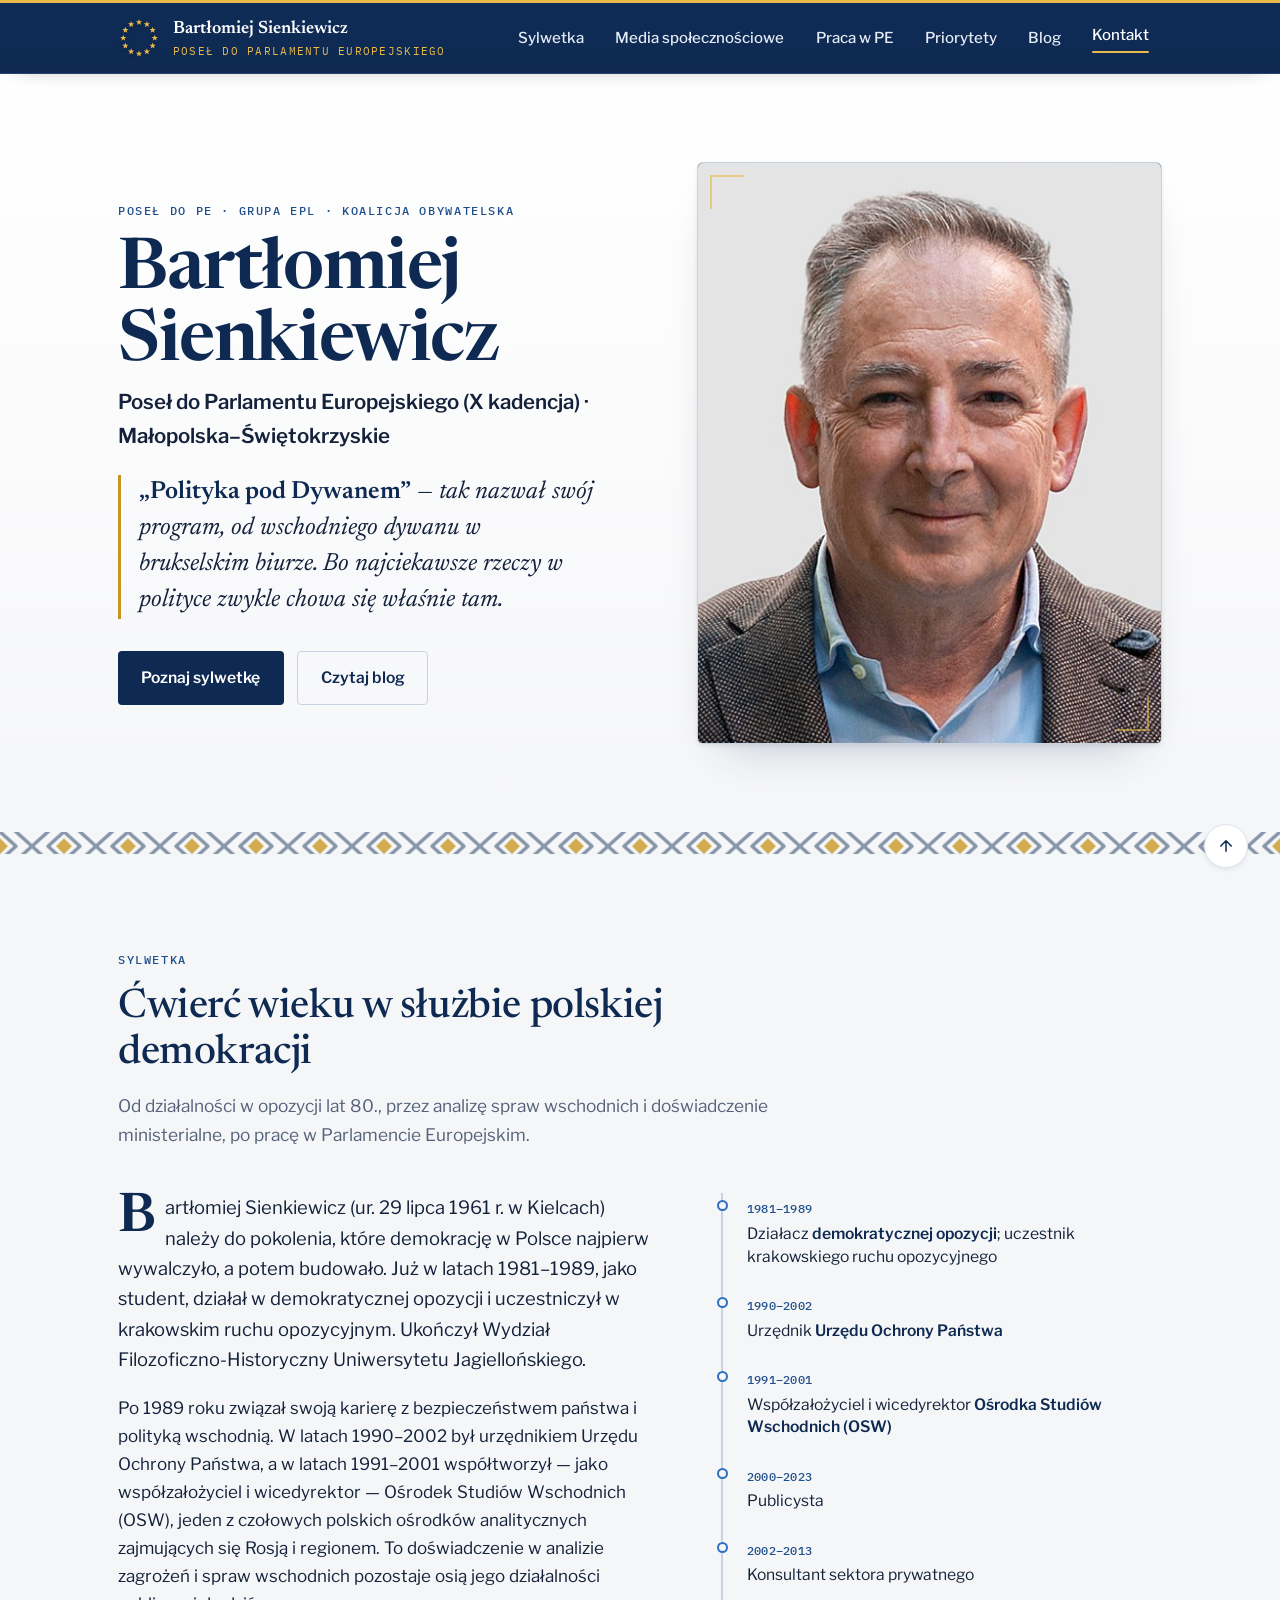
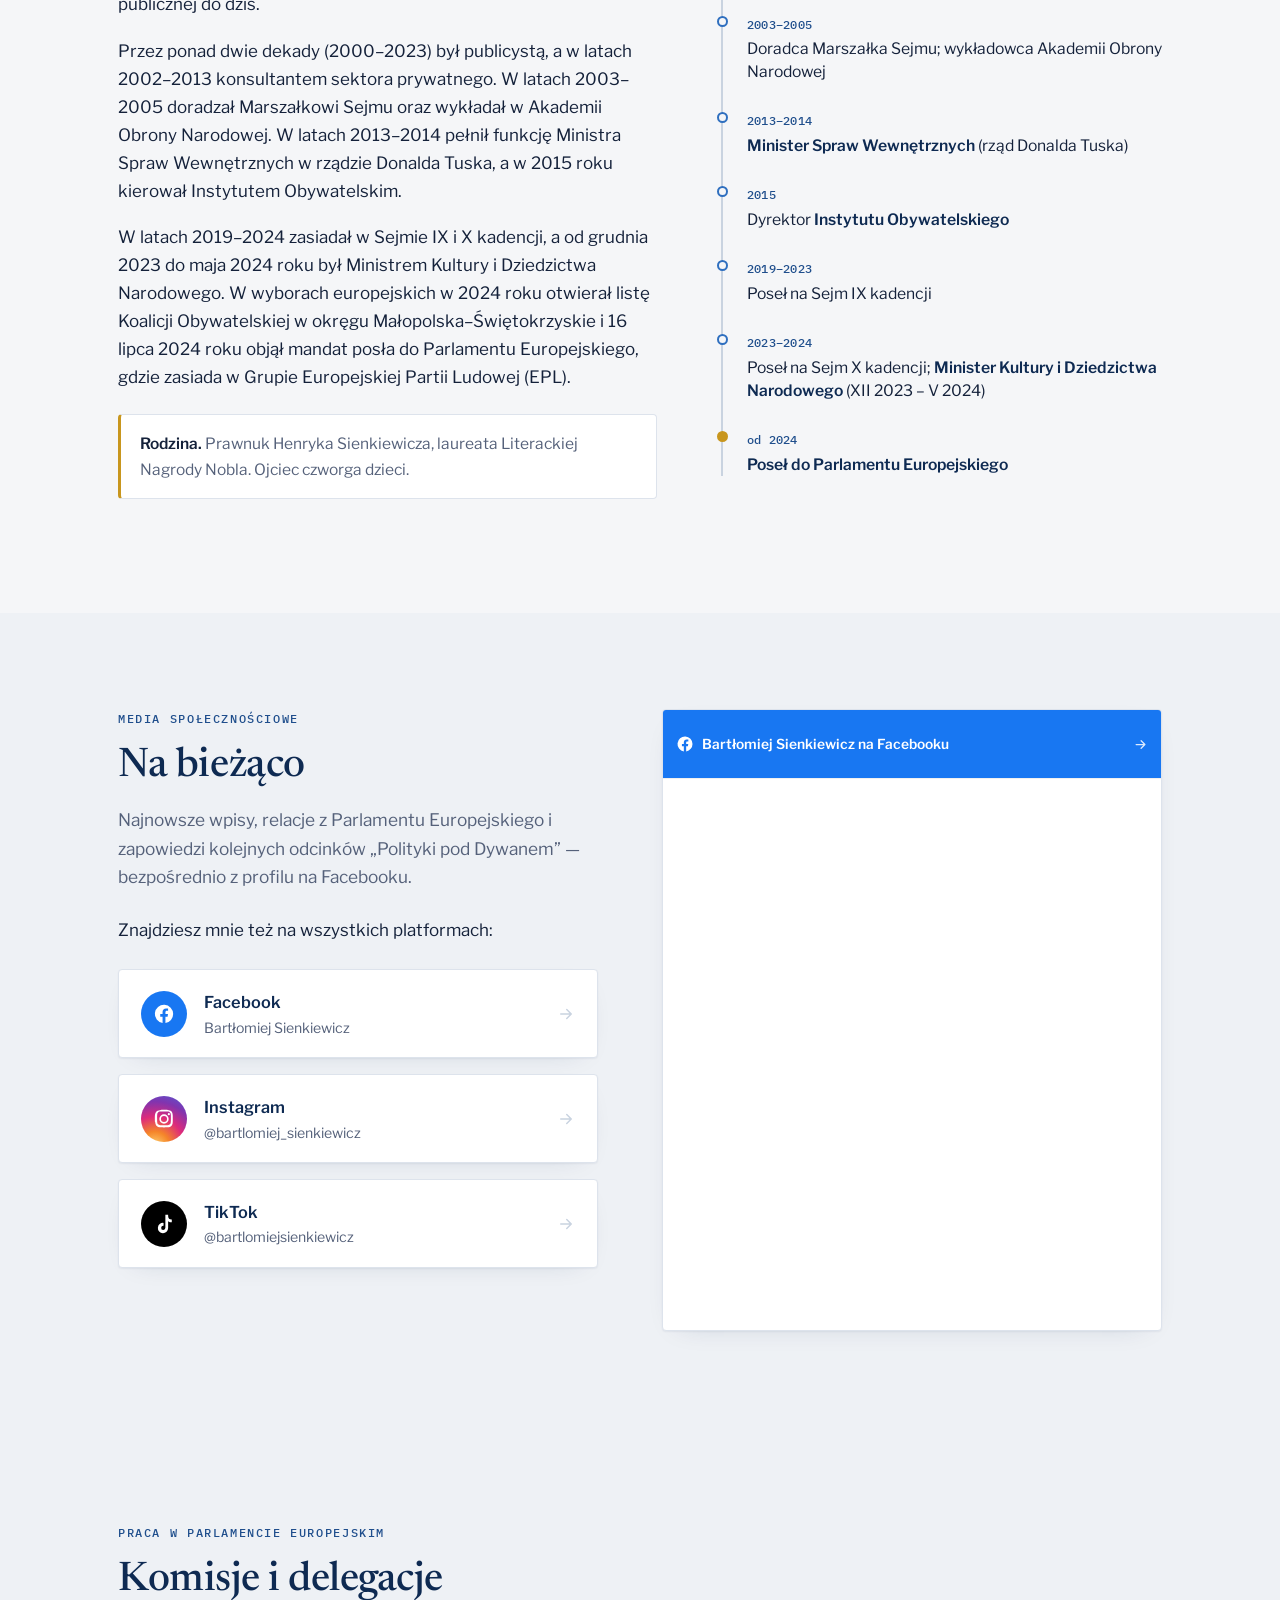
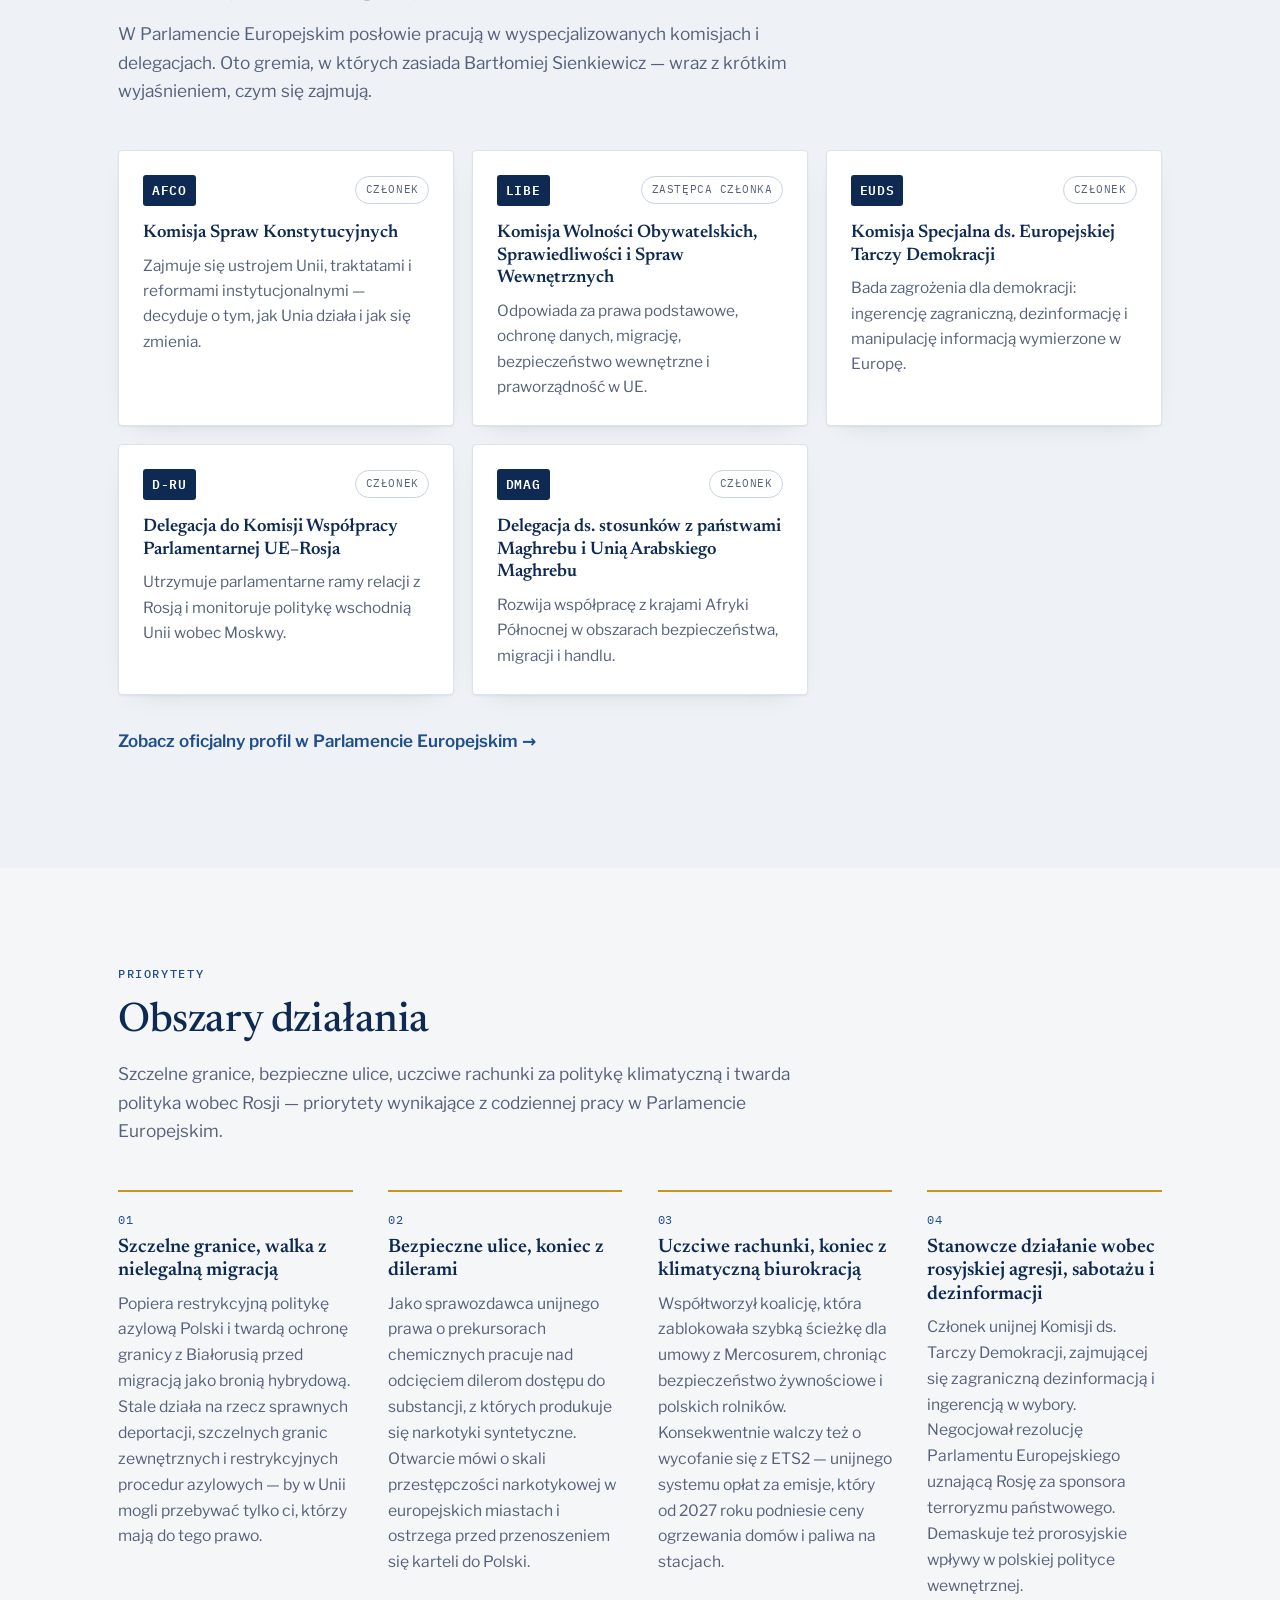
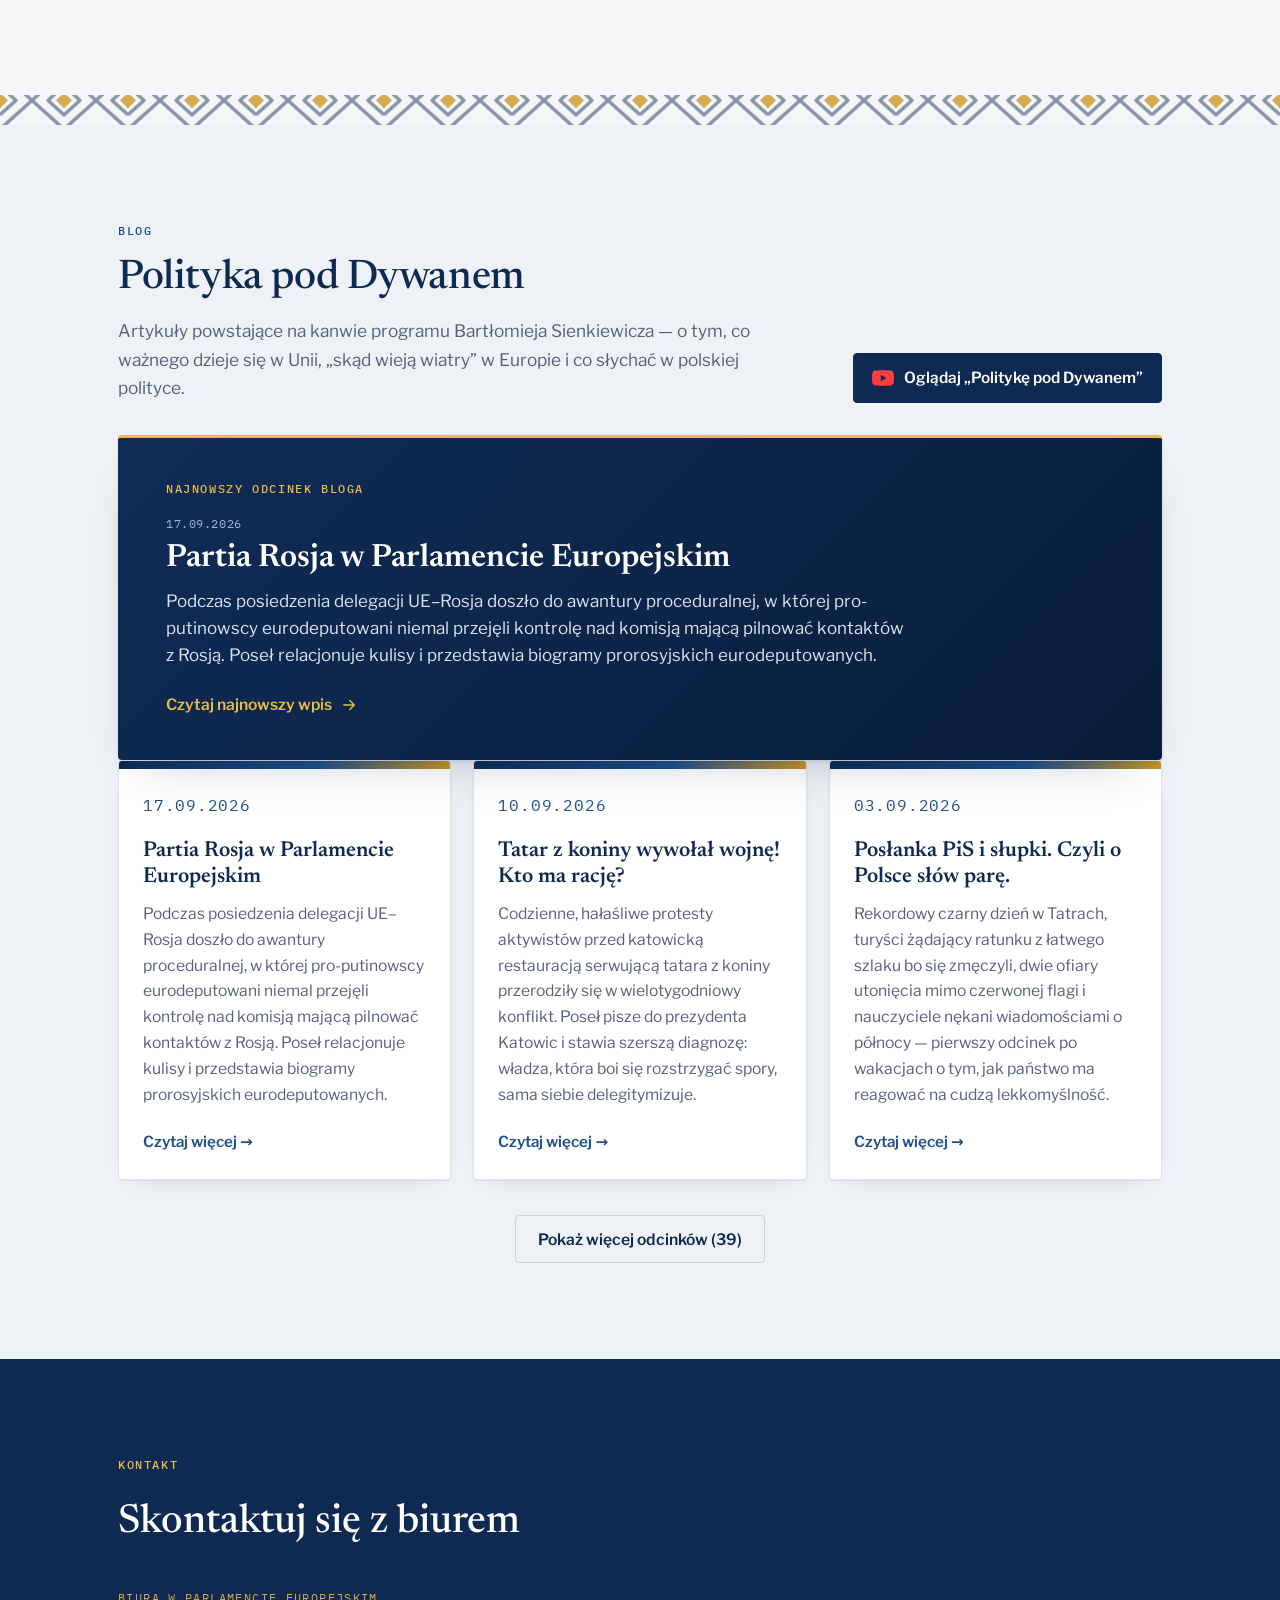
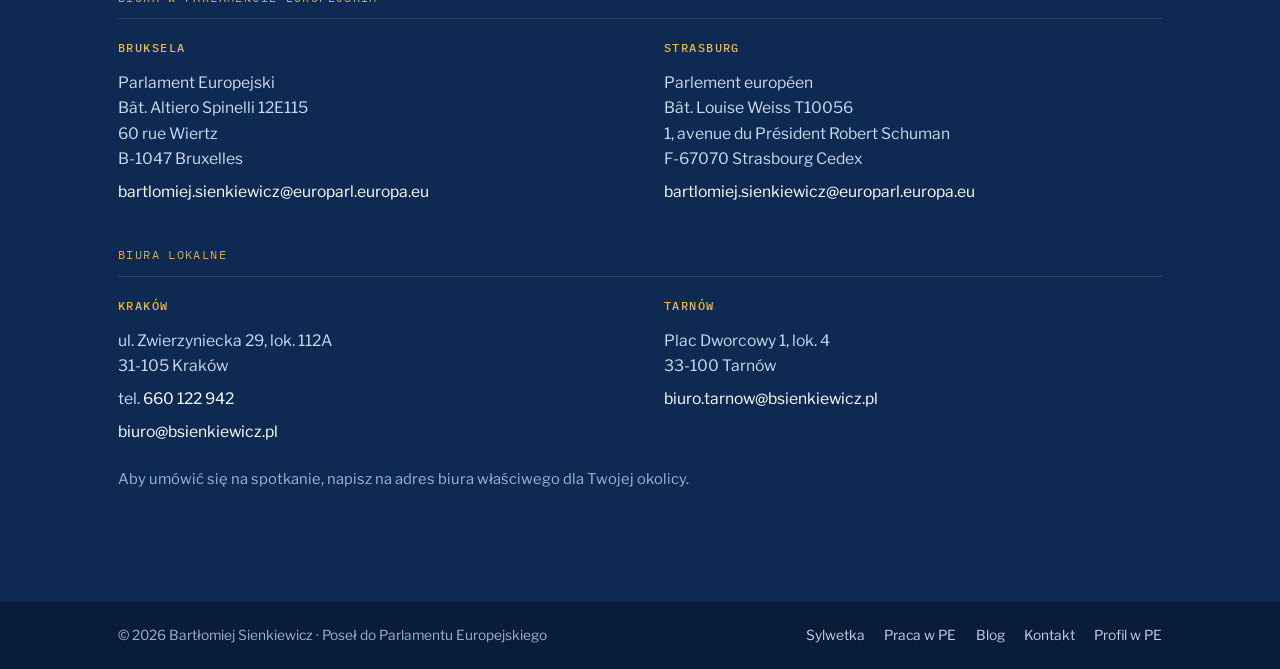
==== index.html @ e5f0f5d2 "Add files via upload" ====
<!DOCTYPE html>
<html lang="pl">
<head>
<script>document.documentElement.classList.add('js');</script>
<meta charset="UTF-8">
<meta name="viewport" content="width=device-width, initial-scale=1.0">
<title>Bartłomiej Sienkiewicz — Poseł do Parlamentu Europejskiego</title>
<meta name="description" content="Bartłomiej Sienkiewicz, poseł do Parlamentu Europejskiego (Grupa EPL): szczelne granice i koniec nielegalnej migracji, bezpieczne ulice i walka z dilerami narkotyków, uczciwe rachunki bez kosztownej unijnej biurokracji klimatycznej oraz twarda polityka wobec Rosji i jej dezinformacji. Sylwetka, praca w Parlamencie Europejskim i blog „Polityka pod Dywanem”.">
<meta name="robots" content="index, follow, max-image-preview:large">
<meta name="author" content="Bartłomiej Sienkiewicz">
<link rel="canonical" href="%%SITE_URL%%/">
<link rel="alternate" hreflang="pl" href="%%SITE_URL%%/">

<!-- Open Graph / Facebook -->
<meta property="og:type" content="website">
<meta property="og:site_name" content="Bartłomiej Sienkiewicz — Poseł do Parlamentu Europejskiego">
<meta property="og:locale" content="pl_PL">
<meta property="og:url" content="%%SITE_URL%%/">
<meta property="og:title" content="Bartłomiej Sienkiewicz — Poseł do Parlamentu Europejskiego">
<meta property="og:description" content="Szczelne granice, bezpieczne ulice, uczciwe rachunki i twarda polityka wobec Rosji. Sylwetka, praca w Parlamencie Europejskim i blog „Polityka pod Dywanem”.">
<meta property="og:image" content="%%SITE_URL%%/og-image.jpg">
<meta property="og:image:width" content="1200">
<meta property="og:image:height" content="630">

<!-- Twitter/X Card -->
<meta name="twitter:card" content="summary_large_image">
<meta name="twitter:title" content="Bartłomiej Sienkiewicz — Poseł do Parlamentu Europejskiego">
<meta name="twitter:description" content="Szczelne granice, bezpieczne ulice, uczciwe rachunki i twarda polityka wobec Rosji. Sylwetka, praca w Parlamencie Europejskim i blog „Polityka pod Dywanem”.">
<meta name="twitter:image" content="%%SITE_URL%%/og-image.jpg">

<meta name="theme-color" content="#0e2a52">
<link rel="icon" type="image/svg+xml" href="/favicon.svg">

<!-- Fonts: Newsreader (editorial serif), Libre Franklin (civic sans), IBM Plex Mono (codes/labels) -->
<link rel="preconnect" href="https://fonts.googleapis.com">
<link rel="preconnect" href="https://fonts.gstatic.com" crossorigin>
<link href="https://fonts.googleapis.com/css2?family=Newsreader:ital,opsz,wght@0,6..72,400;0,6..72,500;0,6..72,600;1,6..72,400;1,6..72,500&family=Libre+Franklin:ital,wght@0,400;0,500;0,600;0,700;1,400&family=IBM+Plex+Mono:wght@400;500;600&display=swap" rel="stylesheet">

<link rel="stylesheet" href="/styles.css">

<!-- Dane strukturalne: osoba (sprawdzone fakty) -->
<script type="application/ld+json">
{
  "@context": "https://schema.org",
  "@type": "Person",
  "name": "Bartłomiej Sienkiewicz",
  "url": "%%SITE_URL%%/",
  "birthDate": "1961-07-29",
  "birthPlace": "Kielce, Polska",
  "jobTitle": "Poseł do Parlamentu Europejskiego",
  "alumniOf": "Uniwersytet Jagielloński",
  "memberOf": "Grupa Europejskiej Partii Ludowej (EPL)",
  "sameAs": [
    "https://www.europarl.europa.eu/meps/en/86057",
    "https://www.facebook.com/SienkiewiczB",
    "https://www.instagram.com/bartlomiej_sienkiewicz/",
    "https://www.tiktok.com/@bartlomiejsienkiewicz"
  ]
}
</script>
<!-- Dane strukturalne: strona i nawigacja okruszkowa -->
<script type="application/ld+json">
{
  "@context": "https://schema.org",
  "@type": "WebSite",
  "name": "Bartłomiej Sienkiewicz — Poseł do Parlamentu Europejskiego",
  "url": "%%SITE_URL%%/",
  "inLanguage": "pl-PL",
  "publisher": { "@type": "Person", "name": "Bartłomiej Sienkiewicz" }
}
</script>
</head>
<body>
<a class="skip" href="#landing">Przejdź do treści</a>

<!-- Kilim pattern definition (referenced by all decorative bands) -->
<svg class="kilim-defs" aria-hidden="true" focusable="false" xmlns="http://www.w3.org/2000/svg">
  <defs>
    <pattern id="kilim" width="40" height="24" patternUnits="userSpaceOnUse">
      <g fill="none" stroke="#0e2a52" stroke-width="1.1" stroke-linejoin="round" opacity="0.55">
        <path d="M0 3 L10 12 L20 3 L30 12 L40 3"/>
        <path d="M0 21 L10 12 L20 21 L30 12 L40 21"/>
        <path d="M20 7.5 L25 12 L20 16.5 L15 12 Z"/>
        <path d="M0 7.5 L5 12 L0 16.5"/>
        <path d="M40 7.5 L35 12 L40 16.5"/>
      </g>
      <g fill="#c8961e" opacity="0.9">
        <path d="M20 9.5 L22.5 12 L20 14.5 L17.5 12 Z"/>
        <path d="M0 9.5 L2.5 12 L0 14.5 Z"/>
        <path d="M40 9.5 L37.5 12 L40 14.5 Z"/>
      </g>
    </pattern>
  </defs>
</svg>

<!-- ======================= HEADER ======================= -->
<header class="site-header">
  <div class="wrap header-inner">
    <a class="brand" href="#landing" aria-label="Bartłomiej Sienkiewicz — strona główna">
      <span class="mark" aria-hidden="true"><svg viewBox="0 0 40 40" xmlns="http://www.w3.org/2000/svg" role="img" aria-hidden="true"><path fill="#e9b949" d="M20.00 1.85 L20.75 3.96 L23.00 4.03 L21.22 5.40 L21.85 7.55 L20.00 6.28 L18.15 7.55 L18.78 5.40 L17.00 4.03 L19.25 3.96Z M27.50 3.86 L28.25 5.97 L30.50 6.04 L28.72 7.41 L29.35 9.56 L27.50 8.29 L25.65 9.56 L26.28 7.41 L24.50 6.04 L26.75 5.97Z M32.99 9.35 L33.74 11.46 L35.99 11.53 L34.21 12.90 L34.84 15.05 L32.99 13.78 L31.14 15.05 L31.77 12.90 L29.99 11.53 L32.24 11.46Z M35.00 16.85 L35.75 18.96 L38.00 19.03 L36.22 20.40 L36.85 22.55 L35.00 21.28 L33.15 22.55 L33.78 20.40 L32.00 19.03 L34.25 18.96Z M32.99 24.35 L33.74 26.46 L35.99 26.53 L34.21 27.90 L34.84 30.05 L32.99 28.78 L31.14 30.05 L31.77 27.90 L29.99 26.53 L32.24 26.46Z M27.50 29.84 L28.25 31.95 L30.50 32.02 L28.72 33.39 L29.35 35.54 L27.50 34.27 L25.65 35.54 L26.28 33.39 L24.50 32.02 L26.75 31.95Z M20.00 31.85 L20.75 33.96 L23.00 34.03 L21.22 35.40 L21.85 37.55 L20.00 36.28 L18.15 37.55 L18.78 35.40 L17.00 34.03 L19.25 33.96Z M12.50 29.84 L13.25 31.95 L15.50 32.02 L13.72 33.39 L14.35 35.54 L12.50 34.27 L10.65 35.54 L11.28 33.39 L9.50 32.02 L11.75 31.95Z M7.01 24.35 L7.76 26.46 L10.01 26.53 L8.23 27.90 L8.86 30.05 L7.01 28.78 L5.16 30.05 L5.79 27.90 L4.01 26.53 L6.26 26.46Z M5.00 16.85 L5.75 18.96 L8.00 19.03 L6.22 20.40 L6.85 22.55 L5.00 21.28 L3.15 22.55 L3.78 20.40 L2.00 19.03 L4.25 18.96Z M7.01 9.35 L7.76 11.46 L10.01 11.53 L8.23 12.90 L8.86 15.05 L7.01 13.78 L5.16 15.05 L5.79 12.90 L4.01 11.53 L6.26 11.46Z M12.50 3.86 L13.25 5.97 L15.50 6.04 L13.72 7.41 L14.35 9.56 L12.50 8.29 L10.65 9.56 L11.28 7.41 L9.50 6.04 L11.75 5.97Z"/></svg></span>
      <span>
        <span class="name">Bartłomiej Sienkiewicz</span><br>
        <span class="role">Poseł do Parlamentu Europejskiego</span>
      </span>
    </a>
    <button class="nav-toggle" aria-label="Menu" aria-expanded="false" aria-controls="primary-nav"><span></span></button>
    <nav class="nav" id="primary-nav" aria-label="Nawigacja główna">
      <a href="#about">Sylwetka</a>
      <a href="#facebook">Media społecznościowe</a>
      <a href="#work">Praca w PE</a>
      <a href="#priorities">Priorytety</a>
      <a href="#blog">Blog</a>
      <a href="#contact">Kontakt</a>
    </nav>
  </div>
</header>

<!-- ======================= LANDING ======================= -->
<main id="landing">

  <!-- HERO -->
  <section class="hero" aria-labelledby="hero-name">
    <div class="wrap hero-grid">
      <div class="hero-copy">
        <p class="eyebrow">Poseł do PE · Grupa EPL · Koalicja Obywatelska</p>
        <h1 id="hero-name">Bartłomiej Sienkiewicz</h1>
        <p class="title-line">Poseł do Parlamentu Europejskiego (X kadencja) · Małopolska–Świętokrzyskie</p>
        <p class="mission"><span class="show">„Polityka pod Dywanem”</span> — tak nazwał swój program, od wschodniego dywanu w brukselskim biurze. Bo najciekawsze rzeczy w polityce zwykle chowa się właśnie tam.</p>
        <div class="cta-row">
          <a class="btn btn-primary" href="#about">Poznaj sylwetkę</a>
          <a class="btn btn-ghost" href="#blog">Czytaj blog</a>
        </div>
      </div>
      <div class="portrait has-photo">
        <img src="[data-uri]" alt="Bartłomiej Sienkiewicz — portret" width="480" height="594">
        <span class="corner tl" aria-hidden="true"></span>
        <span class="corner br" aria-hidden="true"></span>
      </div>
    </div>
    <svg class="kilim-band kilim-rule" preserveAspectRatio="xMidYMid slice" viewBox="0 0 400 22" aria-hidden="true"><rect width="100%" height="24" fill="url(#kilim)"/></svg>
  </section>

  <!-- ABOUT -->
  <section class="section" id="about" aria-labelledby="about-h">
    <div class="wrap">
      <div class="section-head reveal">
        <p class="eyebrow">Sylwetka</p>
        <h2 id="about-h">Ćwierć wieku w służbie polskiej demokracji</h2>
        <p class="lead">Od działalności w opozycji lat 80., przez analizę spraw wschodnich i doświadczenie ministerialne, po pracę w Parlamencie Europejskim.</p>
      </div>
      <div class="about-grid">
        <div class="bio reveal">
          <p class="lede-drop">Bartłomiej Sienkiewicz (ur. 29 lipca 1961 r. w Kielcach) należy do pokolenia, które demokrację w Polsce najpierw wywalczyło, a potem budowało. Już w latach 1981–1989, jako student, działał w demokratycznej opozycji i uczestniczył w krakowskim ruchu opozycyjnym. Ukończył Wydział Filozoficzno-Historyczny Uniwersytetu Jagiellońskiego.</p>
          <p>Po 1989 roku związał swoją karierę z bezpieczeństwem państwa i polityką wschodnią. W latach 1990–2002 był urzędnikiem Urzędu Ochrony Państwa, a w latach 1991–2001 współtworzył — jako współzałożyciel i wicedyrektor — Ośrodek Studiów Wschodnich (OSW), jeden z czołowych polskich ośrodków analitycznych zajmujących się Rosją i regionem. To doświadczenie w analizie zagrożeń i spraw wschodnich pozostaje osią jego działalności publicznej do dziś.</p>
          <p>Przez ponad dwie dekady (2000–2023) był publicystą, a w latach 2002–2013 konsultantem sektora prywatnego. W latach 2003–2005 doradzał Marszałkowi Sejmu oraz wykładał w Akademii Obrony Narodowej. W latach 2013–2014 pełnił funkcję Ministra Spraw Wewnętrznych w rządzie Donalda Tuska, a w 2015 roku kierował Instytutem Obywatelskim.</p>
          <p>W latach 2019–2024 zasiadał w Sejmie IX i X kadencji, a od grudnia 2023 do maja 2024 roku był Ministrem Kultury i Dziedzictwa Narodowego. W wyborach europejskich w 2024 roku otwierał listę Koalicji Obywatelskiej w okręgu Małopolska–Świętokrzyskie i 16 lipca 2024 roku objął mandat posła do Parlamentu Europejskiego, gdzie zasiada w Grupie Europejskiej Partii Ludowej (EPL).</p>
          <p class="heritage"><strong>Rodzina.</strong> Prawnuk Henryka Sienkiewicza, laureata Literackiej Nagrody Nobla. Ojciec czworga dzieci.</p>
        </div>
        <div class="reveal" aria-label="Kalendarium działalności">
          <ol class="timeline">
            <li><span class="yr">1981–1989</span><span class="ev">Działacz <strong>demokratycznej opozycji</strong>; uczestnik krakowskiego ruchu opozycyjnego</span></li>
            <li><span class="yr">1990–2002</span><span class="ev">Urzędnik <strong>Urzędu Ochrony Państwa</strong></span></li>
            <li><span class="yr">1991–2001</span><span class="ev">Współzałożyciel i wicedyrektor <strong>Ośrodka Studiów Wschodnich (OSW)</strong></span></li>
            <li><span class="yr">2000–2023</span><span class="ev">Publicysta</span></li>
            <li><span class="yr">2002–2013</span><span class="ev">Konsultant sektora prywatnego</span></li>
            <li><span class="yr">2003–2005</span><span class="ev">Doradca Marszałka Sejmu; wykładowca Akademii Obrony Narodowej</span></li>
            <li><span class="yr">2013–2014</span><span class="ev"><strong>Minister Spraw Wewnętrznych</strong> (rząd Donalda Tuska)</span></li>
            <li><span class="yr">2015</span><span class="ev">Dyrektor <strong>Instytutu Obywatelskiego</strong></span></li>
            <li><span class="yr">2019–2023</span><span class="ev">Poseł na Sejm IX kadencji</span></li>
            <li><span class="yr">2023–2024</span><span class="ev">Poseł na Sejm X kadencji; <strong>Minister Kultury i Dziedzictwa Narodowego</strong> (XII 2023 – V 2024)</span></li>
            <li class="now"><span class="yr">od 2024</span><span class="ev"><strong>Poseł do Parlamentu Europejskiego</strong></span></li>
          </ol>
        </div>
      </div>
    </div>
  </section>

  <!-- FACEBOOK -->
  <section class="section alt" id="facebook" aria-labelledby="fb-h">
    <div class="wrap fb-grid">
      <div class="reveal">
        <p class="eyebrow">Media społecznościowe</p>
        <h2 id="fb-h" style="font-family:var(--serif);font-weight:500;color:var(--navy);font-size:clamp(1.8rem,3.4vw,2.55rem);line-height:1.12;margin:.25rem 0 0;letter-spacing:-.01em;">Na bieżąco</h2>
        <p class="lead" style="color:var(--muted);font-size:1.08rem;margin:1rem 0 0;max-width:56ch;">Najnowsze wpisy, relacje z Parlamentu Europejskiego i zapowiedzi kolejnych odcinków „Polityki pod Dywanem” — bezpośrednio z profilu na Facebooku.</p>
        <p style="margin-top:1.5rem;margin-bottom:0;">Znajdziesz mnie też na wszystkich platformach:</p>
        <div class="social-tiles">
          <a class="social-tile fb reveal" href="https://www.facebook.com/SienkiewiczB" target="_blank" rel="noopener">
            <span class="icon-wrap"><svg viewBox="0 0 24 24" fill="currentColor" aria-hidden="true"><path d="M22 12a10 10 0 1 0-11.56 9.88v-6.99H7.9V12h2.54V9.8c0-2.5 1.49-3.89 3.77-3.89 1.09 0 2.24.2 2.24.2v2.46h-1.26c-1.24 0-1.63.77-1.63 1.56V12h2.78l-.44 2.89h-2.34v6.99A10 10 0 0 0 22 12Z"/></svg></span>
            <span class="txt"><span class="platform">Facebook</span><span class="handle">Bartłomiej Sienkiewicz</span></span>
            <svg class="arrow" viewBox="0 0 24 24" fill="none" stroke="currentColor" stroke-width="2" stroke-linecap="round" stroke-linejoin="round" aria-hidden="true"><path d="M5 12h14M13 6l6 6-6 6"/></svg>
          </a>
          <a class="social-tile ig reveal" href="https://www.instagram.com/bartlomiej_sienkiewicz/?hl=en" target="_blank" rel="noopener">
            <span class="icon-wrap"><svg viewBox="0 0 24 24" fill="currentColor" aria-hidden="true"><path d="M12 2c2.7 0 3 0 4.1.1 1 .1 1.7.2 2.3.5.6.2 1.1.5 1.6 1 .5.5.8 1 1 1.6.3.6.4 1.3.5 2.3.1 1.1.1 1.4.1 4.1s0 3-.1 4.1c-.1 1-.2 1.7-.5 2.3-.2.6-.5 1.1-1 1.6-.5.5-1 .8-1.6 1-.6.3-1.3.4-2.3.5-1.1.1-1.4.1-4.1.1s-3 0-4.1-.1c-1-.1-1.7-.2-2.3-.5-.6-.2-1.1-.5-1.6-1-.5-.5-.8-1-1-1.6-.3-.6-.4-1.3-.5-2.3C2 15 2 14.7 2 12s0-3 .1-4.1c.1-1 .2-1.7.5-2.3.2-.6.5-1.1 1-1.6.5-.5 1-.8 1.6-1 .6-.3 1.3-.4 2.3-.5C9 2 9.3 2 12 2Zm0 1.8c-2.7 0-3 0-4 .1-.8 0-1.2.2-1.5.3-.4.1-.7.3-1 .6-.3.3-.5.6-.6 1-.1.3-.3.7-.3 1.5-.1 1-.1 1.3-.1 4s0 3 .1 4c0 .8.2 1.2.3 1.5.1.4.3.7.6 1 .3.3.6.5 1 .6.3.1.7.3 1.5.3 1 .1 1.3.1 4 .1s3 0 4-.1c.8 0 1.2-.2 1.5-.3.4-.1.7-.3 1-.6.3-.3.5-.6.6-1 .1-.3.3-.7.3-1.5.1-1 .1-1.3.1-4s0-3-.1-4c0-.8-.2-1.2-.3-1.5-.1-.4-.3-.7-.6-1-.3-.3-.6-.5-1-.6-.3-.1-.7-.3-1.5-.3-1-.1-1.3-.1-4-.1Zm0 3.1a5.1 5.1 0 1 1 0 10.2 5.1 5.1 0 0 1 0-10.2Zm0 1.8a3.3 3.3 0 1 0 0 6.6 3.3 3.3 0 0 0 0-6.6Zm5.3-3.2a1.2 1.2 0 1 1 0 2.4 1.2 1.2 0 0 1 0-2.4Z"/></svg></span>
            <span class="txt"><span class="platform">Instagram</span><span class="handle">@bartlomiej_sienkiewicz</span></span>
            <svg class="arrow" viewBox="0 0 24 24" fill="none" stroke="currentColor" stroke-width="2" stroke-linecap="round" stroke-linejoin="round" aria-hidden="true"><path d="M5 12h14M13 6l6 6-6 6"/></svg>
          </a>
          <a class="social-tile tt reveal" href="https://www.tiktok.com/@bartlomiejsienkiewicz" target="_blank" rel="noopener">
            <span class="icon-wrap"><svg viewBox="0 0 24 24" fill="currentColor" aria-hidden="true"><path d="M16.5 2h-3v14.2a2.3 2.3 0 1 1-2-2.28V10.8a5.6 5.6 0 1 0 5 5.57V8.9a6.9 6.9 0 0 0 4 1.28V7.1a3.9 3.9 0 0 1-4-3.83V2Z"/></svg></span>
            <span class="txt"><span class="platform">TikTok</span><span class="handle">@bartlomiejsienkiewicz</span></span>
            <svg class="arrow" viewBox="0 0 24 24" fill="none" stroke="currentColor" stroke-width="2" stroke-linecap="round" stroke-linejoin="round" aria-hidden="true"><path d="M5 12h14M13 6l6 6-6 6"/></svg>
          </a>
        </div>
      </div>
      <div class="fb-panel reveal">
        <div class="fb-stack">
          <a class="fb-own-header" href="https://www.facebook.com/SienkiewiczB" target="_blank" rel="noopener">
            <span class="fb-logo"><svg viewBox="0 0 24 24" fill="currentColor" aria-hidden="true"><path d="M22 12a10 10 0 1 0-11.56 9.88v-6.99H7.9V12h2.54V9.8c0-2.5 1.49-3.89 3.77-3.89 1.09 0 2.24.2 2.24.2v2.46h-1.26c-1.24 0-1.63.77-1.63 1.56V12h2.78l-.44 2.89h-2.34v6.99A10 10 0 0 0 22 12Z"/></svg></span>
            <span class="label">Bartłomiej Sienkiewicz na Facebooku</span>
            <svg class="arrow" viewBox="0 0 24 24" fill="none" stroke="currentColor" stroke-width="2" stroke-linecap="round" stroke-linejoin="round" aria-hidden="true"><path d="M5 12h14M13 6l6 6-6 6"/></svg>
          </a>
          <div class="fb-crop" id="fb-embed">
            <!-- Wypełniane automatycznie: patrz CONFIG.facebookPage w skrypcie poniżej -->
            <div class="fb-placeholder">
              <div>
                <p style="margin:0 0 .3rem;font-weight:600;color:var(--navy);">Okno Facebooka</p>
                <p style="margin:0;font-size:.94rem;">Pojawi się tu automatycznie po wpisaniu adresu strony na Facebooku w ustawieniach pliku.</p>
                <span class="ph-chip">[PLACEHOLDER: adres strony na Facebooku]</span>
              </div>
            </div>
          </div>
        </div>
      </div>
    </div>
  </section>

  <!-- WORK IN THE EP -->
  <section class="section alt" id="work" aria-labelledby="work-h">
    <div class="wrap">
      <div class="section-head reveal">
        <p class="eyebrow">Praca w Parlamencie Europejskim</p>
        <h2 id="work-h">Komisje i delegacje</h2>
        <p class="lead">W Parlamencie Europejskim posłowie pracują w wyspecjalizowanych komisjach i delegacjach. Oto gremia, w których zasiada Bartłomiej Sienkiewicz — wraz z krótkim wyjaśnieniem, czym się zajmują.</p>
      </div>
      <div class="cards">
        <article class="card reveal">
          <span class="code">AFCO</span><span class="role-badge">Członek</span>
          <h3>Komisja Spraw Konstytucyjnych</h3>
          <p>Zajmuje się ustrojem Unii, traktatami i reformami instytucjonalnymi — decyduje o tym, jak Unia działa i jak się zmienia.</p>
        </article>
        <article class="card reveal">
          <span class="code">LIBE</span><span class="role-badge">Zastępca członka</span>
          <h3>Komisja Wolności Obywatelskich, Sprawiedliwości i Spraw Wewnętrznych</h3>
          <p>Odpowiada za prawa podstawowe, ochronę danych, migrację, bezpieczeństwo wewnętrzne i praworządność w UE.</p>
        </article>
        <article class="card reveal">
          <span class="code">EUDS</span><span class="role-badge">Członek</span>
          <h3>Komisja Specjalna ds. Europejskiej Tarczy Demokracji</h3>
          <p>Bada zagrożenia dla demokracji: ingerencję zagraniczną, dezinformację i manipulację informacją wymierzone w Europę.</p>
        </article>
        <article class="card reveal">
          <span class="code">D-RU</span><span class="role-badge">Członek</span>
          <h3>Delegacja do Komisji Współpracy Parlamentarnej UE–Rosja</h3>
          <p>Utrzymuje parlamentarne ramy relacji z Rosją i monitoruje politykę wschodnią Unii wobec Moskwy.</p>
        </article>
        <article class="card reveal">
          <span class="code">DMAG</span><span class="role-badge">Członek</span>
          <h3>Delegacja ds. stosunków z państwami Maghrebu i Unią Arabskiego Maghrebu</h3>
          <p>Rozwija współpracę z krajami Afryki Północnej w obszarach bezpieczeństwa, migracji i handlu.</p>
        </article>
      </div>
      <p class="work-cta reveal"><a href="https://www.europarl.europa.eu/meps/en/86057" target="_blank" rel="noopener">Zobacz oficjalny profil w Parlamencie Europejskim →</a></p>
    </div>
  </section>

  <!-- PRIORITIES -->
  <section class="section priorities" id="priorities" aria-labelledby="prio-h">
    <div class="wrap">
      <div class="section-head reveal">
        <p class="eyebrow">Priorytety</p>
        <h2 id="prio-h">Obszary działania</h2>
        <p class="lead">Szczelne granice, bezpieczne ulice, uczciwe rachunki za politykę klimatyczną i twarda polityka wobec Rosji — priorytety wynikające z codziennej pracy w Parlamencie Europejskim.</p>
      </div>
      <div class="cols">
        <div class="prio reveal">
          <p class="n">01</p>
          <h3>Szczelne granice, walka z nielegalną migracją</h3>
          <p>Popiera restrykcyjną politykę azylową Polski i twardą ochronę granicy z Białorusią przed migracją jako bronią hybrydową. Stale działa na rzecz sprawnych deportacji, szczelnych granic zewnętrznych i restrykcyjnych procedur azylowych — by w Unii mogli przebywać tylko ci, którzy mają do tego prawo.</p>
        </div>
        <div class="prio reveal">
          <p class="n">02</p>
          <h3>Bezpieczne ulice, koniec z dilerami</h3>
          <p>Jako sprawozdawca unijnego prawa o prekursorach chemicznych pracuje nad odcięciem dilerom dostępu do substancji, z których produkuje się narkotyki syntetyczne. Otwarcie mówi o skali przestępczości narkotykowej w europejskich miastach i ostrzega przed przenoszeniem się karteli do Polski.</p>
        </div>
        <div class="prio reveal">
          <p class="n">03</p>
          <h3>Uczciwe rachunki, koniec z klimatyczną biurokracją</h3>
          <p>Współtworzył koalicję, która zablokowała szybką ścieżkę dla umowy z Mercosurem, chroniąc bezpieczeństwo żywnościowe i polskich rolników. Konsekwentnie walczy też o wycofanie się z ETS2 — unijnego systemu opłat za emisje, który od 2027 roku podniesie ceny ogrzewania domów i paliwa na stacjach.</p>
        </div>
        <div class="prio reveal">
          <p class="n">04</p>
          <h3>Stanowcze działanie wobec rosyjskiej agresji, sabotażu i dezinformacji</h3>
          <p>Członek unijnej Komisji ds. Tarczy Demokracji, zajmującej się zagraniczną dezinformacją i ingerencją w wybory. Negocjował rezolucję Parlamentu Europejskiego uznającą Rosję za sponsora terroryzmu państwowego. Demaskuje też prorosyjskie wpływy w polskiej polityce wewnętrznej.</p>
        </div>
      </div>
    </div>
  </section>

  <svg class="kilim-band kilim-rule tall" preserveAspectRatio="xMidYMid slice" viewBox="0 0 400 30" aria-hidden="true"><rect width="100%" height="30" fill="url(#kilim)"/></svg>

  <!-- BLOG -->
  <section class="section alt" id="blog" aria-labelledby="blog-h">
    <div class="wrap">
      <div class="blog-masthead reveal">
        <div class="section-head" style="margin-bottom:0">
          <p class="eyebrow">Blog</p>
          <h2 id="blog-h">Polityka pod Dywanem</h2>
          <p class="lead">Artykuły powstające na kanwie programu Bartłomieja Sienkiewicza — o tym, co ważnego dzieje się w Unii, „skąd wieją wiatry” w Europie i co słychać w polskiej polityce.</p>
        </div>
        <a class="pod-btn" href="https://www.youtube.com/@bsienkiewicz" target="_blank" rel="noopener">
          <svg viewBox="0 0 24 24" fill="currentColor" aria-hidden="true"><path d="M23.5 6.2a3 3 0 0 0-2.1-2.1C19.5 3.5 12 3.5 12 3.5s-7.5 0-9.4.6A3 3 0 0 0 .5 6.2 31.4 31.4 0 0 0 0 12a31.4 31.4 0 0 0 .5 5.8 3 3 0 0 0 2.1 2.1c1.9.6 9.4.6 9.4.6s7.5 0 9.4-.6a3 3 0 0 0 2.1-2.1A31.4 31.4 0 0 0 24 12a31.4 31.4 0 0 0-.5-5.8ZM9.6 15.6V8.4l6.3 3.6-6.3 3.6Z"/></svg>
          <span>Oglądaj „Politykę pod Dywanem”</span>
        </a>
      </div>
      <a class="featured-episode reveal" id="featured-episode" href="#">
        <p class="eyebrow on-dark">Najnowszy odcinek bloga</p>
        <p class="f-meta" id="featured-episode-date"></p>
        <h3 id="featured-episode-title"></h3>
        <p class="f-excerpt" id="featured-episode-excerpt"></p>
        <span class="featured-cta">
          Czytaj najnowszy wpis
          <svg viewBox="0 0 24 24" fill="none" stroke="currentColor" stroke-width="2" stroke-linecap="round" stroke-linejoin="round" aria-hidden="true"><path d="M5 12h14M13 6l6 6-6 6"/></svg>
        </span>
      </a>
      <div class="post-grid" id="post-grid">
        <!-- Blog cards are rendered here by JavaScript from the `articles` array below -->
      </div>
      <div class="grid-toggle-wrap" id="grid-toggle-wrap">
        <button type="button" class="btn btn-ghost" id="grid-toggle-btn">Pokaż więcej odcinków</button>
      </div>
      <noscript>
        <style>#featured-episode, #post-grid, #grid-toggle-wrap { display:none !important; }</style>
        <p style="padding:1.5rem;background:var(--card);border:1px solid var(--line);border-radius:var(--radius);color:var(--muted);">
          Lista odcinków ładuje się dynamicznie i wymaga włączonego JavaScriptu, który jest tu wyłączony
          (często zdarza się to w podglądach plików w aplikacjach takich jak WhatsApp czy poczta —
          wystarczy otworzyć ten plik wprost w przeglądarce, np. Chrome lub Safari).
        </p>
      </noscript>
    </div>
  </section>

</main>

<!-- ======================= CONTACT ======================= -->
<section class="section contact" id="contact" aria-labelledby="contact-h">
  <div class="wrap">
    <p class="eyebrow">Kontakt</p>
    <h2 id="contact-h">Skontaktuj się z biurem</h2>

    <div class="contact-group">
      <p class="contact-group-label">Biura w Parlamencie Europejskim</p>
      <div class="contact-grid">
        <div>
          <h3>Bruksela</h3>
          <address>
            Parlament Europejski<br>
            Bât. Altiero Spinelli 12E115<br>
            60 rue Wiertz<br>
            B-1047 Bruxelles<br>
            <a href="mailto:bartlomiej.sienkiewicz@europarl.europa.eu">bartlomiej.sienkiewicz@europarl.europa.eu</a>
          </address>
        </div>
        <div>
          <h3>Strasburg</h3>
          <address>
            Parlement européen<br>
            Bât. Louise Weiss T10056<br>
            1, avenue du Président Robert Schuman<br>
            F-67070 Strasbourg Cedex<br>
            <a href="mailto:bartlomiej.sienkiewicz@europarl.europa.eu">bartlomiej.sienkiewicz@europarl.europa.eu</a>
          </address>
        </div>
      </div>
    </div>

    <div class="contact-group">
      <p class="contact-group-label">Biura lokalne</p>
      <div class="contact-grid">
        <div>
          <h3>Kraków</h3>
          <address>
            ul. Zwierzyniecka 29, lok. 112A<br>
            31-105 Kraków<br>
            tel. <a href="tel:+48660122942">660 122 942</a><br>
            <a href="mailto:biuro@bsienkiewicz.pl">biuro@bsienkiewicz.pl</a>
          </address>
        </div>
        <div>
          <h3>Tarnów</h3>
          <address>
            Plac Dworcowy 1, lok. 4<br>
            33-100 Tarnów<br>
            <a href="mailto:biuro.tarnow@bsienkiewicz.pl">biuro.tarnow@bsienkiewicz.pl</a>
          </address>
        </div>
      </div>
      <p class="hint" style="color:#9fb4d6;margin-top:1.4rem;font-size:.92rem;">Aby umówić się na spotkanie, napisz na adres biura właściwego dla Twojej okolicy.</p>
    </div>
  </div>
</section>

<!-- ======================= FOOTER ======================= -->
<footer class="footer-bar">
  <div class="wrap">
    <span>© <span id="year"></span> Bartłomiej Sienkiewicz · Poseł do Parlamentu Europejskiego</span>
    <nav aria-label="Nawigacja stopki">
      <a href="#about">Sylwetka</a>
      <a href="#work">Praca w PE</a>
      <a href="#blog">Blog</a>
      <a href="#contact">Kontakt</a>
      <a href="https://www.europarl.europa.eu/meps/en/86057" target="_blank" rel="noopener">Profil w PE</a>
    </nav>
  </div>
</footer>

<!-- ======================= PRZYCISKI PŁYWAJĄCE ======================= -->
<div class="float-stack" aria-hidden="false">
  <button type="button" class="float-btn less" id="float-less">
    <svg viewBox="0 0 24 24" fill="none" stroke="currentColor" stroke-width="2" stroke-linecap="round" stroke-linejoin="round" aria-hidden="true"><path d="M18 15l-6-6-6 6"/></svg>
    <span>Pokaż mniej</span>
  </button>
  <button type="button" class="float-btn top" id="float-top" aria-label="Przewiń do góry strony" title="Do góry">
    <svg viewBox="0 0 24 24" fill="none" stroke="currentColor" stroke-width="2" stroke-linecap="round" stroke-linejoin="round" aria-hidden="true"><path d="M12 19V5M5 12l7-7 7 7"/></svg>
  </button>
</div>

<script>
/* ============================================================================
   BLOG ARTICLES
   ----------------------------------------------------------------------------
   ▸ HOW TO ADD A NEW PODCAST ARTICLE:
     Copy the template block below, paste it as the FIRST item in the array
     (newest first), and fill in the five fields. Nothing else needs changing —
     the blog index cards and the article page are generated automatically.

     {
       title:   "Tytuł artykułu",
       date:    "8 listopada 2025",          // widoczna data; zostaw "" jeśli nieznana (nie pokaże się)
       slug:    "krotki-adres-bez-polskich-znakow",  // unikalny, tylko a–z, 0–9 i myślniki
       excerpt: "Jedno–dwa zdania zajawki widoczne na kafelku bloga.",
       body: `
         <p>Pierwszy akapit…</p>
         <h2>Śródtytuł</h2>
         <p>Kolejny akapit…</p>
       `   // treść w HTML: <p>, <h2>, <strong>, <em>, <ol>/<ul><li>, <p class="pullquote">
     },

   ⚠  Trzymaj się faktów z odcinka — nie dodawaj nowych danych, cytatów ani liczb.
   ============================================================================ */
let articles = []; // wczytywane dynamicznie z articles.json (patrz initArticles poniżej)

const CONFIG = {
  facebookPage: "https://www.facebook.com/SienkiewiczB"
};

/* Artykuły wczytywane są z articles.json (edytowanego przez panel /admin — Decap CMS).
   Lokalna kopia w localStorage nie jest już używana. */
function allArticles(){
  return articles;
}

/* Parsuje datę w formacie DD.MM.RRRR na znacznik czasu (do sortowania „od najnowszego”).
   Artykuły bez daty lub z nierozpoznanym formatem lądują na końcu. */
function parseDatePl(d){
  if(!d) return -1;
  const m = String(d).trim().match(/^(\d{1,2})\.(\d{1,2})\.(\d{4})$/);
  if(!m) return -1;
  return new Date(+m[3], +m[2]-1, +m[1]).getTime();
}
function sortedArticles(){
  return allArticles().slice().sort((a,b) => parseDatePl(b.date) - parseDatePl(a.date));
}

/* ---------------- Rendering & routing ---------------- */
(function(){
  const grid = document.getElementById('post-grid');
  const featured = document.getElementById('featured-episode');
  const toggleWrap = document.getElementById('grid-toggle-wrap');
  const toggleBtn = document.getElementById('grid-toggle-btn');
  const lessFloatBtn = document.getElementById('float-less');
  const GRID_PREVIEW_COUNT = 3;
  let gridExpanded = false;

  // Wyróżniony kafelek najnowszego odcinka (na podstawie daty, nie kolejności w tablicy)
  function renderFeatured(){
    const list = sortedArticles();
    if(!list.length){ featured.style.display = 'none'; return; }
    const a = list[0];
    featured.href = `/blog/${a.slug}/`;
    document.getElementById('featured-episode-date').textContent = (a.date && !/PLACEHOLDER/i.test(a.date)) ? a.date : '';
    document.getElementById('featured-episode-title').textContent = a.title;
    document.getElementById('featured-episode-excerpt').textContent = a.excerpt;
  }

  // Build the blog index cards, posortowane od najnowszego. Każdy kafelek linkuje
  // do prawdziwej, samodzielnej podstrony /blog/{slug}/ (dobrej dla SEO i udostępniania),
  // a nie do widoku wewnątrz jednej strony.
  function renderGrid(){
    const list = sortedArticles();
    grid.innerHTML = list.map((a, i) => `
      <article class="post-card${(!gridExpanded && i >= GRID_PREVIEW_COUNT) ? ' is-hidden' : ''}">
        <div class="thumb" aria-hidden="true"></div>
        <div class="body">
          ${a.date && !/PLACEHOLDER/i.test(a.date) ? `<p class="post-meta"><span class="ph">${a.date}</span></p>` : ''}
          <h3>${a.title}</h3>
          <p>${a.excerpt}</p>
          <a class="read-more" href="/blog/${a.slug}/">Czytaj więcej</a>
        </div>
      </article>
    `).join('');
    if(list.length > GRID_PREVIEW_COUNT){
      toggleWrap.style.display = '';
      toggleBtn.textContent = gridExpanded ? 'Pokaż mniej' : `Pokaż więcej odcinków (${list.length - GRID_PREVIEW_COUNT})`;
    } else {
      toggleWrap.style.display = 'none';
    }
    updateLessFloatBtn();
    renderFeatured();
  }
  function toggleGrid(){
    gridExpanded = !gridExpanded;
    renderGrid();
    if(!gridExpanded){ document.getElementById('blog').scrollIntoView({ block:'start' }); }
  }
  toggleBtn.addEventListener('click', toggleGrid);

  // Pływający przycisk „Pokaż mniej”: pojawia się od razu, gdy tylko zaczynasz przewijać
  // rozwiniętą listę odcinków (nie dopiero przy samym dole), i towarzyszy przez cały czas
  // przewijania — dzięki temu nie trzeba zjeżdżać z powrotem na dół, żeby ją zwinąć.
  function updateLessFloatBtn(){
    if(!lessFloatBtn) return;
    if(!gridExpanded){ lessFloatBtn.classList.remove('is-visible'); return; }
    const gridTop = grid.getBoundingClientRect().top;
    const scrolledIntoGrid = gridTop < window.innerHeight * 0.5;
    lessFloatBtn.classList.toggle('is-visible', scrolledIntoGrid);
  }
  lessFloatBtn && lessFloatBtn.addEventListener('click', toggleGrid);
  window.addEventListener('scroll', updateLessFloatBtn, { passive:true });
  window.addEventListener('resize', updateLessFloatBtn);

  /* Wczytaj artykuły z articles.json (edytowanego przez /admin), a dopiero potem narysuj siatkę bloga. */
  async function initArticles(){
    try{
      const res = await fetch('/articles.json', { cache: 'no-store' });
      const data = await res.json();
      articles = Array.isArray(data) ? data : (data.items || []);
    }catch(err){
      console.error('Nie udało się wczytać articles.json', err);
      articles = [];
    }
    renderGrid();
  }
  initArticles();

  /* ---------------- Active nav highlight (podświetlanie sekcji w menu) ---------------- */
  const nav = document.getElementById('primary-nav');
  const sections = ['about','facebook','work','priorities','blog','contact'].map(id => document.getElementById(id)).filter(Boolean);
  const navLinks = {};
  nav.querySelectorAll('a[href^="#"]').forEach(a => { navLinks[a.getAttribute('href').slice(1)] = a; });
  if('IntersectionObserver' in window){
    const spy = new IntersectionObserver((entries) => {
      entries.forEach(e => {
        if(e.isIntersecting){
          Object.values(navLinks).forEach(l => l.classList.remove('is-active'));
          const link = navLinks[e.target.id];
          if(link) link.classList.add('is-active');
        }
      });
    }, { threshold:.5 });
    sections.forEach(s => spy.observe(s));
  }

  /* ================================================================
     FACEBOOK — okno strony (page plugin)
     Adres fanpage'a ustawia się w CONFIG.facebookPage na górze skryptu.
     ================================================================ */
  (function initFacebook(){
    if(!CONFIG.facebookPage) return; // zostaje placeholder
    const box = document.getElementById('fb-embed');
    // Dopasuj szerokość widżetu Facebooka do faktycznej szerokości kontenera (min 280, max 500 — limity wtyczki FB),
    // żeby treść w środku iframe'a nigdy nie była szersza niż ramka, w której się wyświetla (co powodowało ucinanie z prawej strony).
    const w = Math.max(280, Math.min(500, Math.round(box.clientWidth) || 500));
    // Wtyczka renderuje się normalnie, od góry (razem ze swoim własnym, niestabilnym nagłówkiem) —
    // ale nasz pasek (.fb-own-header w HTML/CSS) leży NA WIERZCHU jako nieprzezroczysta nakładka
    // i po prostu go zakrywa. Wysokość widoczna ustawiona w CSS (.fb-crop { height }).
    const VISIBLE_HEIGHT = 620; // musi być zgodne z "height" w .fb-crop (styles.css)
    const src = 'https://www.facebook.com/plugins/page.php'
      + '?href=' + encodeURIComponent(CONFIG.facebookPage)
      + '&tabs=timeline&width=' + w + '&height=' + VISIBLE_HEIGHT + '&small_header=true'
      + '&hide_cover=true&show_facepile=false';
    box.innerHTML = '';
    const ifr = document.createElement('iframe');
    ifr.src = src;
    ifr.width = w;
    ifr.height = VISIBLE_HEIGHT;
    ifr.title = 'Facebook — najnowsze wpisy';
    ifr.loading = 'lazy';
    // Przewijanie WEWNĄTRZ ramki jest teraz dozwolone (pozwala doładować więcej postów) —
    // to bezpieczne, bo nasz pasek (.fb-own-header) leży NA WIERZCHU jako nakładka i zakrywa
    // nagłówek wtyczki niezależnie od tego, co dzieje się w środku przy przewijaniu.
    ifr.setAttribute('allow', 'autoplay; clipboard-write; encrypted-media; picture-in-picture; web-share');
    ifr.setAttribute('allowfullscreen', 'true');
    box.appendChild(ifr);
  })();
})();
</script>
<script src="/common.js"></script>

<!-- ================================================================
     NETLIFY IDENTITY — wymagane, żeby linki z zaproszenia/logowania
     do panelu edytora (/admin) działały poprawnie. Bez tego skryptu
     link z maila zaproszenia po prostu ładuje zwykłą stronę główną,
     bez okienka do ustawienia hasła.
     ================================================================ -->
<script src="https://identity.netlify.com/v1/netlify-identity-widget.js"></script>
<script>
  if (window.netlifyIdentity) {
    window.netlifyIdentity.on('init', user => {
      if (!user) {
        window.netlifyIdentity.on('login', () => {
          document.location.href = '/admin/';
        });
      }
    });
  }
</script>
</body>
</html>
---- styles.css ----
/* ============================================================
   DESIGN TOKENS
   Institutional EU navy · cool neutral base · restrained gold thread
   ============================================================ */
:root{
  --navy:      #0e2a52;   /* primary brand */
  --navy-deep: #091d3a;   /* darkest panels */
  --blue:      #1f4e8c;   /* links / interactive text (AA on white) */
  --blue-soft: #2f6fbf;   /* borders, hover, large text only */
  --gold:      #c8961e;   /* decorative accent ONLY — never small text on white */
  --gold-warm: #e9b949;   /* gold on dark backgrounds */

  --ink:       #14213a;   /* body text */
  --muted:     #55617a;   /* secondary text (AA on paper) */
  --paper:     #f5f6f8;   /* cool neutral page base */
  --paper-2:   #eef1f5;   /* alternate band */
  --card:      #ffffff;
  --line:      #dde3ec;   /* hairlines */
  --line-2:    #c9d3e0;

  --maxw: 1140px;
  --gutter: clamp(1.15rem, 4vw, 3rem);
  --radius: 4px;
  --shadow: 0 1px 2px rgba(14,42,82,.06), 0 8px 28px -18px rgba(14,42,82,.22);
  --shadow-lg: 0 2px 4px rgba(14,42,82,.08), 0 24px 48px -28px rgba(14,42,82,.30);

  --serif: "Newsreader", Georgia, "Times New Roman", serif;
  --sans:  "Libre Franklin", system-ui, -apple-system, "Segoe UI", sans-serif;
  --mono:  "IBM Plex Mono", ui-monospace, "SFMono-Regular", monospace;
}

*,*::before,*::after{ box-sizing:border-box; }
html{ scroll-behavior:smooth; }
@media (prefers-reduced-motion: reduce){
  html{ scroll-behavior:auto; }
  *{ animation-duration:.001ms !important; animation-iteration-count:1 !important; transition-duration:.001ms !important; }
}
body{
  margin:0;
  font-family:var(--sans);
  color:var(--ink);
  background:var(--paper);
  line-height:1.65;
  font-size:1.0625rem;
  -webkit-font-smoothing:antialiased;
  text-rendering:optimizeLegibility;
}
img{ max-width:100%; display:block; }
a{ color:var(--blue); text-decoration:none; }
a:hover{ text-decoration:underline; text-underline-offset:3px; }
:focus-visible{ outline:3px solid var(--blue-soft); outline-offset:2px; border-radius:2px; }

.wrap{ max-width:var(--maxw); margin-inline:auto; padding-inline:var(--gutter); }
.eyebrow{
  font-family:var(--mono);
  font-size:.72rem; letter-spacing:.14em; text-transform:uppercase;
  color:var(--blue); font-weight:500; margin:0 0 1rem;
}
.eyebrow.on-dark{ color:var(--gold-warm); }

/* Skip link */
.skip{
  position:absolute; left:-999px; top:0; z-index:200;
  background:var(--navy); color:#fff; padding:.7rem 1.1rem; border-radius:var(--radius);
}
.skip:focus{ left:1rem; top:1rem; text-decoration:none; }

/* ============================================================
   KILIM SIGNATURE — a thin woven thread tying to the podcast
   "Polityka pod Dywanem" (the Eastern carpet on his office floor)
   ============================================================ */
.kilim-defs{ position:absolute; width:0; height:0; overflow:hidden; }
.kilim-band{ display:block; width:100%; height:22px; }
.kilim-band.tall{ height:30px; }
.kilim-rule{ opacity:.85; }

/* ============================================================
   HEADER / NAV
   ============================================================ */
.site-header{
  position:sticky; top:0; z-index:100;
  background:linear-gradient(180deg, #0f2c57 0%, var(--navy) 100%);
  border-top:3px solid var(--gold-warm);
  border-bottom:1px solid rgba(255,255,255,.10);
  box-shadow:0 6px 24px -18px rgba(0,0,0,.6);
}
.header-inner{ display:flex; align-items:center; justify-content:space-between; gap:1rem; min-height:70px; }
.brand{ display:flex; align-items:center; gap:.8rem; line-height:1.1; }
.brand:hover{ text-decoration:none; }
.brand .mark{
  width:42px; height:42px; flex:0 0 auto; display:grid; place-items:center;
  filter:drop-shadow(0 1px 2px rgba(0,0,0,.35));
}
.brand .mark svg{ width:100%; height:100%; display:block; }
.brand .name{ font-family:var(--serif); font-weight:600; color:#fff; font-size:1.12rem; }
.brand .role{ font-family:var(--mono); font-size:.66rem; letter-spacing:.12em; text-transform:uppercase; color:var(--gold-warm); }
.nav{ display:flex; align-items:center; gap:.35rem; }
.nav a{
  color:#e7edf6; font-weight:500; font-size:.94rem; padding:.55rem .8rem; border-radius:var(--radius);
}
.nav a:hover{ text-decoration:none; background:rgba(255,255,255,.12); color:#fff; }
.nav a.is-active{ color:#fff; }
.nav a.is-active::after{ content:""; display:block; height:2px; background:var(--gold-warm); margin-top:3px; border-radius:2px; }

.nav-toggle{
  display:none; background:none; border:1px solid rgba(255,255,255,.35); border-radius:var(--radius);
  width:44px; height:40px; cursor:pointer; padding:0;
}
.nav-toggle span, .nav-toggle span::before, .nav-toggle span::after{
  content:""; display:block; width:20px; height:2px; background:#fff; margin:0 auto; position:relative; transition:transform .25s, opacity .2s;
}
.nav-toggle span::before{ position:absolute; top:-6px; }
.nav-toggle span::after{ position:absolute; top:6px; }
.nav-toggle[aria-expanded="true"] span{ background:transparent; }
.nav-toggle[aria-expanded="true"] span::before{ transform:translateY(6px) rotate(45deg); }
.nav-toggle[aria-expanded="true"] span::after{ transform:translateY(-6px) rotate(-45deg); }

@media (max-width: 820px){
  .nav-toggle{ display:block; }
  .nav{
    position:absolute; left:0; right:0; top:100%;
    flex-direction:column; align-items:stretch; gap:0;
    background:var(--navy-deep); border-bottom:1px solid rgba(255,255,255,.12);
    padding:.5rem var(--gutter) 1rem; box-shadow:var(--shadow-lg);
    display:none;
  }
  .nav.open{ display:flex; }
  .nav a{ padding:.85rem .4rem; border-bottom:1px solid rgba(255,255,255,.10); color:#e7edf6; }
  .nav a.is-active::after{ display:none; }
}

/* ============================================================
   SECTION SCAFFOLD
   ============================================================ */
.section{ padding-block:clamp(3.5rem, 8vw, 6rem); }
.section.alt{ background:var(--paper-2); }
.section-head{ max-width:56ch; margin-bottom:2.75rem; }
.section-head h2{
  font-family:var(--serif); font-weight:500; color:var(--navy);
  font-size:clamp(1.8rem, 3.4vw, 2.55rem); line-height:1.12; margin:.25rem 0 0;
  letter-spacing:-.01em;
}
.section-head p.lead{ color:var(--muted); font-size:1.08rem; margin:1rem 0 0; }

/* ============================================================
   HERO
   ============================================================ */
.hero{ background:linear-gradient(180deg, #fff 0%, var(--paper) 100%); overflow:hidden; }
.hero-grid{
  display:grid; grid-template-columns:1.05fr .95fr; gap:clamp(2rem,5vw,4rem);
  align-items:center; padding-block:clamp(3rem,7vw,5.5rem);
}
.hero-copy h1{
  font-family:var(--serif); font-weight:600; color:var(--navy);
  font-size:clamp(2.6rem, 6vw, 4.4rem); line-height:1.02; letter-spacing:-.02em;
  margin:.4rem 0 .3rem;
}
.hero-copy .title-line{
  font-family:var(--sans); font-weight:600; color:var(--ink);
  font-size:clamp(1.05rem,2vw,1.28rem); margin:0 0 1.4rem;
}
.hero-copy .mission{
  font-family:var(--serif); font-style:italic; color:var(--ink);
  font-size:clamp(1.18rem,2.4vw,1.55rem); line-height:1.45; max-width:34ch;
  border-left:3px solid var(--gold); padding-left:1.1rem; margin:0 0 2rem;
}
.hero-copy .mission .show{ font-style:normal; font-weight:600; color:var(--navy); }
.cta-row{ display:flex; flex-wrap:wrap; gap:.85rem; }
.btn{
  display:inline-flex; align-items:center; gap:.5rem;
  font-family:var(--sans); font-weight:600; font-size:.98rem;
  padding:.82rem 1.4rem; border-radius:var(--radius); border:1.5px solid transparent;
  cursor:pointer; transition:transform .15s, background .2s, border-color .2s, color .2s;
}
.btn:hover{ text-decoration:none; transform:translateY(-1px); }
.btn-primary{ background:var(--navy); color:#fff; }
.btn-primary:hover{ background:var(--navy-deep); color:#fff; }
.btn-ghost{ background:transparent; color:var(--navy); border-color:var(--line-2); }
.btn-ghost:hover{ border-color:var(--navy); background:#fff; }

/* Portrait placeholder */
.portrait{
  position:relative; border-radius:6px; overflow:hidden;
  background:
    radial-gradient(120% 90% at 50% 0%, #16376a 0%, var(--navy) 55%, var(--navy-deep) 100%);
  border:1px solid var(--line-2); box-shadow:var(--shadow-lg);
  display:grid; place-items:center; text-align:center; color:#cdd8ea;
  aspect-ratio:4/5;
}
.portrait.has-photo{ aspect-ratio:4/5; }
.portrait.has-photo img{ display:block; width:100%; height:100%; object-fit:cover; object-position:center 18%; }
.portrait .ph-figure{ width:46%; opacity:.55; margin-bottom:1rem; }
.portrait .ph-label{
  font-family:var(--mono); font-size:.72rem; letter-spacing:.1em; text-transform:uppercase;
  color:#aebcd4; padding:.35rem .7rem; border:1px dashed #47608c; border-radius:var(--radius);
}
.portrait .corner{ position:absolute; width:34px; height:34px; opacity:.6; }
.portrait .corner.tl{ top:12px; left:12px; border-top:2px solid var(--gold-warm); border-left:2px solid var(--gold-warm); }
.portrait .corner.br{ bottom:12px; right:12px; border-bottom:2px solid var(--gold-warm); border-right:2px solid var(--gold-warm); }

@media (max-width: 820px){
  .hero-grid{ grid-template-columns:1fr; }
  .portrait{ max-width:340px; margin-inline:auto; }
}

/* ============================================================
   ABOUT / BIOGRAPHY  (narrative + typed timeline)
   ============================================================ */
.about-grid{ display:grid; grid-template-columns:1.1fr .9fr; gap:clamp(2rem,5vw,4rem); align-items:start; }
.bio p{ margin:0 0 1.15rem; max-width:62ch; }
.bio p:first-of-type{ font-size:1.15rem; }
.bio .lede-drop::first-letter{
  font-family:var(--serif); font-weight:600; color:var(--navy);
  float:left; font-size:3.4rem; line-height:.82; padding:.15rem .55rem 0 0;
}
.bio .heritage{
  margin-top:1.4rem; padding:1rem 1.2rem; background:var(--card); border:1px solid var(--line);
  border-left:3px solid var(--gold); border-radius:var(--radius); font-size:.97rem; color:var(--muted);
}
.bio .heritage strong{ color:var(--ink); font-weight:600; }

.timeline{ border-left:2px solid var(--line-2); padding-left:1.5rem; margin:0; list-style:none; }
.timeline li{ position:relative; padding-bottom:1.35rem; }
.timeline li:last-child{ padding-bottom:0; }
.timeline li::before{
  content:""; position:absolute; left:calc(-1.5rem - 6px); top:.45rem;
  width:11px; height:11px; background:var(--paper); border:2px solid var(--blue-soft); border-radius:50%;
}
.timeline li.now::before{ background:var(--gold); border-color:var(--gold); }
.timeline .yr{ font-family:var(--mono); font-size:.78rem; font-weight:500; color:var(--blue); letter-spacing:.02em; }
.timeline .ev{ display:block; margin-top:.1rem; color:var(--ink); font-size:.98rem; line-height:1.45; }
.timeline .ev strong{ font-weight:600; color:var(--navy); }

@media (max-width: 820px){ .about-grid{ grid-template-columns:1fr; } }

/* ============================================================
   WORK IN THE EP  (committee cards)
   ============================================================ */
.cards{ display:grid; grid-template-columns:repeat(auto-fill, minmax(280px,1fr)); gap:1.1rem; }
.card{
  background:var(--card); border:1px solid var(--line); border-radius:var(--radius);
  padding:1.5rem 1.5rem 1.6rem; box-shadow:var(--shadow);
  transition:transform .18s, box-shadow .18s, border-color .18s; position:relative;
}
.card:hover{ transform:translateY(-3px); box-shadow:var(--shadow-lg); border-color:var(--line-2); }
.card .code{
  font-family:var(--mono); font-weight:600; font-size:.82rem; letter-spacing:.06em;
  color:#fff; background:var(--navy); padding:.28rem .55rem; border-radius:3px; display:inline-block;
}
.card .role-badge{
  float:right; font-family:var(--mono); font-size:.68rem; letter-spacing:.05em; text-transform:uppercase;
  color:var(--muted); border:1px solid var(--line-2); border-radius:20px; padding:.24rem .6rem; margin-top:.1rem;
}
.card h3{ font-family:var(--serif); font-weight:600; color:var(--navy); font-size:1.14rem; line-height:1.25; margin:1rem 0 .5rem; }
.card p{ margin:0; font-size:.96rem; color:var(--muted); }
.work-cta{ margin-top:2rem; }
.work-cta a{ font-weight:600; }

/* ============================================================
   PRIORITIES
   ============================================================ */
.priorities .cols{ display:grid; grid-template-columns:repeat(auto-fit, minmax(230px,1fr)); gap:1.6rem 2.2rem; }
.prio{ border-top:2px solid var(--gold); padding-top:1.1rem; }
.prio .n{ font-family:var(--mono); font-size:.75rem; color:var(--blue); letter-spacing:.06em; }
.prio h3{ font-family:var(--serif); font-weight:600; color:var(--navy); font-size:1.22rem; margin:.4rem 0 .5rem; line-height:1.2; }
.prio p{ margin:0; color:var(--muted); font-size:.98rem; }

/* ============================================================
   BLOG
   ============================================================ */
.blog-masthead{ display:flex; align-items:flex-end; justify-content:space-between; flex-wrap:wrap; gap:1rem; margin-bottom:2rem; }
.blog-masthead .pod{
  font-family:var(--mono); font-size:.72rem; letter-spacing:.14em; text-transform:uppercase; color:var(--blue);
  display:flex; align-items:center; gap:.6rem;
}
.blog-masthead .pod .dot{ width:7px; height:7px; background:var(--gold); border-radius:50%; }
.pod-btn{
  display:inline-flex; align-items:center; gap:.6rem; flex:0 0 auto;
  font-family:var(--sans); font-weight:600; font-size:.96rem; color:#fff;
  background:var(--navy); border:1.5px solid var(--navy); border-radius:var(--radius);
  padding:.7rem 1.15rem; transition:transform .15s, background .2s, border-color .2s;
}
.pod-btn:hover{ text-decoration:none; transform:translateY(-1px); background:var(--navy-deep); border-color:var(--navy-deep); color:#fff; }
.pod-btn svg{ width:22px; height:22px; flex:0 0 auto; color:#ff3d3d; }
.pod-btn:hover svg{ color:#ff5a5a; }

.post-grid{ display:grid; grid-template-columns:repeat(auto-fill, minmax(320px,1fr)); gap:1.4rem; }
.post-card.is-hidden{ display:none; }
.grid-toggle-wrap{ text-align:center; margin-top:2.2rem; }

/* ============================================================
   FEATURED / NAJNOWSZY ODCINEK
   ============================================================ */
.featured-episode{
  display:block; position:relative; overflow:hidden;
  background:linear-gradient(135deg, #0f2c57 0%, var(--navy-deep) 100%);
  border-radius:var(--radius); border-top:3px solid var(--gold-warm);
  padding:clamp(1.6rem,4vw,2.6rem) clamp(1.6rem,4vw,3rem);
  color:#fff; text-decoration:none; box-shadow:var(--shadow-lg);
}
.featured-episode:hover{ text-decoration:none; }
.featured-episode:hover .featured-cta{ text-decoration:underline; text-underline-offset:3px; }
.featured-episode h3{
  font-family:var(--serif); font-weight:600; color:#fff; margin:.3rem 0 .7rem;
  font-size:clamp(1.4rem,3vw,2rem); line-height:1.15; max-width:34ch;
}
.featured-episode p.f-excerpt{ color:#dbe4f4; max-width:62ch; margin:0 0 1.3rem; line-height:1.6; }
.featured-episode .f-meta{ font-family:var(--mono); font-size:.72rem; letter-spacing:.05em; color:#9fb4d6; margin:0 0 .4rem; }
.featured-cta{
  display:inline-flex; align-items:center; gap:.5rem; font-weight:600; color:var(--gold-warm); font-size:.98rem;
}
.featured-cta svg{ width:18px; height:18px; }
.post-card{
  display:flex; flex-direction:column; background:var(--card);
  border:1px solid var(--line); border-radius:var(--radius); overflow:hidden;
  box-shadow:var(--shadow); transition:transform .18s, box-shadow .18s, border-color .18s;
}
.post-card:hover{ transform:translateY(-3px); box-shadow:var(--shadow-lg); border-color:var(--line-2); }
.post-card .thumb{
  height:8px; background:linear-gradient(90deg, var(--navy), var(--blue) 60%, var(--gold));
}
.post-card .body{ padding:1.5rem 1.5rem 1.6rem; display:flex; flex-direction:column; flex:1; }
.post-meta{ font-family:var(--mono); font-size:.72rem; letter-spacing:.05em; color:var(--muted); margin:0 0 .7rem; flex:0 0 auto; }
.post-meta .ph{ color:var(--blue); }
.post-card h3{ font-family:var(--serif); font-weight:600; font-size:1.35rem; line-height:1.2; color:var(--navy); margin:0 0 .6rem; flex:0 0 auto; }
.post-card .body > p{ margin:0 0 1.3rem; color:var(--muted); font-size:.98rem; flex:1; }
.post-card .body > p.post-meta{ flex:0 0 auto; }
.read-more{ font-weight:600; font-size:.95rem; align-self:flex-start; }
.read-more::after{ content:" →"; }

/* ---- Single article view ---- */
.article-view{ padding-block:clamp(2.5rem,6vw,4rem); display:none; }
.article-view.active{ display:block; }
.back-link{ font-family:var(--mono); font-size:.8rem; letter-spacing:.04em; display:inline-flex; align-items:center; gap:.4rem; margin-bottom:1.8rem; }
.back-link::before{ content:"←"; }
.article{ max-width:70ch; margin-inline:auto; }
.article .a-pod{ font-family:var(--mono); font-size:.72rem; letter-spacing:.14em; text-transform:uppercase; color:var(--blue); margin-bottom:.9rem; }
.article h1{
  font-family:var(--serif); font-weight:600; color:var(--navy);
  font-size:clamp(2rem,4.5vw,3rem); line-height:1.08; letter-spacing:-.015em; margin:0 0 .8rem;
}
.article .a-meta{ font-family:var(--mono); font-size:.8rem; color:var(--muted); padding-bottom:1.5rem; margin-bottom:2rem; border-bottom:1px solid var(--line); }
.article .a-meta .ph{ color:var(--blue); }
.article-body{ font-family:var(--serif); font-size:1.19rem; line-height:1.75; color:#1c2740; }
.article-body p{ margin:0 0 1.3rem; }
.article-body h2{
  font-family:var(--serif); font-weight:600; color:var(--navy); font-size:1.5rem; line-height:1.2;
  margin:2.4rem 0 .9rem; letter-spacing:-.01em;
}
.article-body strong{ color:var(--navy); font-weight:600; }
.article-body em{ color:#33405c; }
.article-body ol, .article-body ul{ margin:0 0 1.3rem; padding-left:1.4rem; }
.article-body li{ margin-bottom:.7rem; }
.article-body .pullquote{
  font-style:italic; color:var(--navy); border-left:3px solid var(--gold);
  padding:.3rem 0 .3rem 1.3rem; margin:1.8rem 0; font-size:1.28rem; line-height:1.4;
}
.article-foot{ max-width:70ch; margin:2.5rem auto 0; padding-top:1.6rem; border-top:1px solid var(--line); }

/* ============================================================
   CONTACT / FOOTER
   ============================================================ */
.contact{ background:var(--navy); color:#e7edf6; }
.contact .eyebrow{ color:var(--gold-warm); }
.contact h2{ color:#fff; font-family:var(--serif); font-weight:500; font-size:clamp(1.8rem,3.4vw,2.5rem); margin:.25rem 0 2rem; }
.contact-group{ margin-bottom:2.6rem; }
.contact-group:last-child{ margin-bottom:0; }
.contact-group-label{
  font-family:var(--mono); font-size:.72rem; letter-spacing:.12em; text-transform:uppercase;
  color:var(--gold-warm); opacity:.9; margin:0 0 1.2rem; padding-bottom:.7rem;
  border-bottom:1px solid rgba(255,255,255,.14);
}
.contact-grid{ display:grid; grid-template-columns:repeat(auto-fit,minmax(250px,1fr)); gap:2.75rem 3rem; }
.contact-grid > div{ min-width:0; }
.contact-grid h3{ font-family:var(--mono); font-size:.74rem; letter-spacing:.12em; text-transform:uppercase; color:var(--gold-warm); margin:0 0 .8rem; font-weight:500; }
.contact-grid address{ font-style:normal; color:#cdd8ea; line-height:1.6; font-size:.98rem; }
.contact-grid address a{ display:inline-block; margin-top:.5rem; }
.contact-grid a{ color:#fff; overflow-wrap:anywhere; word-break:break-word; }
.contact-grid a:hover{ color:var(--gold-warm); }
.contact-grid .mail-block{ margin:0 0 1.1rem; }
.contact-grid .mail-block:last-of-type{ margin-bottom:0; }
.contact-grid .mail-label{ display:block; font-family:var(--mono); font-size:.68rem; letter-spacing:.06em; text-transform:uppercase; color:var(--gold-warm); margin-bottom:.2rem; }
.social-list{ list-style:none; margin:0; padding:0; display:flex; flex-direction:column; gap:.7rem; }
.social-list a{ display:inline-flex; align-items:center; gap:.6rem; font-size:.98rem; }
.social-list .ico{ width:18px; height:18px; flex:0 0 auto; color:var(--gold-warm); }
.ph-chip{
  display:inline-block; font-family:var(--mono); font-size:.82rem; color:var(--gold-warm);
  background:rgba(233,185,73,.1); border:1px dashed rgba(233,185,73,.5); border-radius:3px; padding:.25rem .55rem;
}

.footer-bar{ background:var(--navy-deep); color:#9fb0cc; font-size:.86rem; }
.footer-bar .wrap{ display:flex; flex-wrap:wrap; align-items:center; justify-content:space-between; gap:.8rem; padding-block:1.4rem; }
.footer-bar a{ color:#c3d0e6; }
.footer-bar nav{ display:flex; gap:1.2rem; flex-wrap:wrap; }

/* ============================================================
   FACEBOOK SECTION
   ============================================================ */
.fb-grid{ display:grid; grid-template-columns:1fr 500px; gap:clamp(2rem,5vw,4rem); align-items:start; }
.fb-grid > *{ min-width:0; }
.fb-panel{
  background:var(--card); border:1px solid var(--line); border-radius:var(--radius);
  box-shadow:var(--shadow); overflow:hidden; min-height:300px; width:500px; max-width:100%; margin-inline:auto;
}
/* Własny pasek nad wtyczką Facebooka — stabilny, w pełni pod naszą kontrolą (wtyczka FB
   potrafi się źle składać przy jej własnym nagłówku, więc go w ogóle nie pokazujemy: nasz
   pasek leży NA WIERZCHU jako nieprzezroczysta nakładka, patrz .fb-stack/.fb-crop poniżej —
   to jest odporne na przewijanie w środku ramki, bo nakładka trzyma pozycję niezależnie od
   tego, co się dzieje wewnątrz iframe'a). */
.fb-stack{ position:relative; }
.fb-own-header{
  position:absolute; top:0; left:0; right:0; z-index:2; height:68px;
  display:flex; align-items:center; gap:.5rem; padding:0 .8rem;
  background:#1877F2; color:#fff; text-decoration:none; font-weight:600; font-size:.86rem;
  box-shadow:0 1px 0 rgba(0,0,0,.06);
}
.fb-own-header:hover{ background:#166fe0; text-decoration:none; }
.fb-own-header .fb-logo{ width:18px; height:18px; flex:0 0 auto; }
.fb-own-header .fb-logo svg{ width:100%; height:100%; }
.fb-own-header span.label{ flex:1; }
.fb-own-header .arrow{ width:15px; height:15px; flex:0 0 auto; opacity:.85; }
/* Kontener wtyczki FB: stała widoczna wysokość. Nasz pasek (powyżej) leży NA WIERZCHU tej
   ramki i zakrywa jej górną część niezależnie od przewijania w środku — dlatego przewijanie
   wewnątrz widgetu (żeby doładować więcej postów) jest bezpieczne i dozwolone. */
.fb-crop{ position:relative; overflow:hidden; height:620px; }
.fb-crop iframe{ display:block; width:100%; height:100%; border:0; }
.fb-placeholder{
  display:grid; place-items:center; text-align:center; padding:2.5rem 1.5rem; min-height:300px; color:var(--muted);
}
.fb-placeholder .ph-chip{
  display:inline-block; font-family:var(--mono); font-size:.82rem; color:var(--blue);
  background:rgba(31,78,140,.06); border:1px dashed var(--blue-soft); border-radius:3px; padding:.3rem .6rem; margin-top:.8rem;
}
@media (max-width: 900px){ .fb-grid{ grid-template-columns:minmax(0,1fr); } .fb-panel{ max-width:100%; } }

.social-tiles{ display:flex; flex-direction:column; gap:1rem; margin-top:1.6rem; }
.social-tile{
  display:flex; align-items:center; gap:1.1rem; padding:1.15rem 1.35rem;
  background:var(--card); border:1px solid var(--line); border-radius:var(--radius); box-shadow:var(--shadow);
  text-decoration:none; transition:transform .2s, box-shadow .2s, border-color .2s;
}
.social-tile:hover{ transform:translateY(-2px); box-shadow:var(--shadow-lg); border-color:var(--line-2); text-decoration:none; }
.social-tile .icon-wrap{
  width:46px; height:46px; border-radius:50%; display:grid; place-items:center; flex:0 0 auto; color:#fff;
}
.social-tile .icon-wrap svg{ width:22px; height:22px; }
.social-tile.fb .icon-wrap{ background:#1877F2; }
.social-tile.ig .icon-wrap{ background:radial-gradient(circle at 30% 110%, #ffd776 0%, #f58529 25%, #dd2a7b 50%, #8134af 75%, #515bd4 100%); }
.social-tile.tt .icon-wrap{ background:#000; }
.social-tile .txt{ display:flex; flex-direction:column; min-width:0; }
.social-tile .platform{ font-family:var(--sans); font-weight:600; color:var(--navy); font-size:1.02rem; }
.social-tile .handle{ color:var(--muted); font-size:.88rem; overflow:hidden; text-overflow:ellipsis; white-space:nowrap; }
.social-tile .arrow{ margin-left:auto; flex:0 0 auto; width:18px; height:18px; color:var(--line-2); transition:transform .2s, color .2s; }
.social-tile:hover .arrow{ transform:translateX(3px); color:var(--blue-soft); }

/* ============================================================
   ADMIN PANEL (blog editor)
   ============================================================ */
.admin-view{ display:none; padding-block:clamp(2.5rem,6vw,4rem); }
.admin-view.active{ display:block; }
.admin-head{ display:flex; align-items:baseline; justify-content:space-between; flex-wrap:wrap; gap:.6rem; margin-bottom:1.6rem; }
.admin-head h1{ font-family:var(--serif); font-weight:600; color:var(--navy); font-size:clamp(1.7rem,3.5vw,2.4rem); margin:0; }
.admin-note{
  background:#fdf6e6; border:1px solid #ecd9a6; border-left:3px solid var(--gold);
  border-radius:var(--radius); padding:1rem 1.2rem; font-size:.94rem; color:#5c4a1e; margin-bottom:2rem; max-width:75ch;
}
.admin-note strong{ color:#3f3311; }
.admin-grid{ display:grid; grid-template-columns:1.1fr .9fr; gap:2rem; align-items:start; }
@media (max-width: 900px){ .admin-grid{ grid-template-columns:1fr; } }
.admin-card{
  background:var(--card); border:1px solid var(--line); border-radius:var(--radius);
  box-shadow:var(--shadow); padding:1.6rem;
}
.admin-card h2{ font-family:var(--serif); font-weight:600; color:var(--navy); font-size:1.3rem; margin:0 0 1.1rem; }
.field{ margin-bottom:1rem; }
.field label{ display:block; font-family:var(--mono); font-size:.72rem; letter-spacing:.08em; text-transform:uppercase; color:var(--muted); margin-bottom:.35rem; }
.field input, .field textarea{
  width:100%; font-family:var(--sans); font-size:.98rem; color:var(--ink);
  background:#fff; border:1px solid var(--line-2); border-radius:var(--radius); padding:.65rem .8rem;
}
.field textarea{ font-family:var(--mono); font-size:.86rem; line-height:1.55; min-height:260px; resize:vertical; }
.field input:focus, .field textarea:focus{ outline:3px solid var(--blue-soft); outline-offset:1px; border-color:var(--blue-soft); }
.field .hint{ font-size:.82rem; color:var(--muted); margin:.35rem 0 0; }
.snippet-bar{ display:flex; flex-wrap:wrap; gap:.4rem; margin-bottom:.5rem; }
.snippet-bar button{
  font-family:var(--mono); font-size:.74rem; background:var(--paper-2); color:var(--navy);
  border:1px solid var(--line-2); border-radius:3px; padding:.3rem .6rem; cursor:pointer;
}
.snippet-bar button:hover{ background:var(--line); }
.admin-actions{ display:flex; flex-wrap:wrap; gap:.7rem; margin-top:1.2rem; }
.btn-small{ padding:.6rem 1rem; font-size:.9rem; }
.btn-danger{ background:transparent; color:#a4322a; border:1.5px solid #d8a5a1; }
.btn-danger:hover{ border-color:#a4322a; background:#fdf1f0; }
.admin-msg{ font-size:.92rem; margin-top:.9rem; color:#1d6b3a; min-height:1.3em; }
.admin-msg.err{ color:#a4322a; }
.adm-list{ list-style:none; margin:0; padding:0; }
.adm-list li{
  display:flex; align-items:center; justify-content:space-between; gap:1rem; flex-wrap:wrap;
  padding:.85rem .2rem; border-bottom:1px solid var(--line);
}
.adm-list li:last-child{ border-bottom:none; }
.adm-list .t{ font-weight:600; color:var(--navy); }
.adm-list .m{ font-family:var(--mono); font-size:.72rem; color:var(--muted); display:block; margin-top:.15rem; }
.adm-badge{
  font-family:var(--mono); font-size:.66rem; letter-spacing:.05em; text-transform:uppercase;
  border-radius:20px; padding:.2rem .55rem; border:1px solid var(--line-2); color:var(--muted); white-space:nowrap;
}
.adm-badge.local{ color:#1d6b3a; border-color:#a9d3b6; background:#eef8f1; }
.adm-row-actions{ display:flex; gap:.4rem; }
.adm-row-actions button{
  font-family:var(--sans); font-size:.82rem; font-weight:600; cursor:pointer; border-radius:3px;
  border:1px solid var(--line-2); background:#fff; color:var(--navy); padding:.35rem .7rem;
}
.adm-row-actions button:hover{ border-color:var(--navy); }
.adm-row-actions button.del{ color:#a4322a; }
.adm-row-actions button.del:hover{ border-color:#a4322a; }
.backup-row{ display:flex; flex-wrap:wrap; gap:.7rem; align-items:center; }
.backup-row .file-lbl{
  display:inline-flex; align-items:center; font-weight:600; font-size:.9rem; padding:.6rem 1rem;
  border:1.5px solid var(--line-2); border-radius:var(--radius); color:var(--navy); cursor:pointer; background:transparent;
}
.backup-row .file-lbl:hover{ border-color:var(--navy); background:#fff; }
.backup-row input[type="file"]{ position:absolute; width:1px; height:1px; opacity:0; }

/* Reveal-on-scroll — TYLKO gdy JavaScript faktycznie działa (klasa "js" jest dodawana
   natychmiast, inline, na samym początku <head> — patrz index.html). Jeśli JS z jakiegoś
   powodu się nie wykona (np. bardzo okrojony podgląd pliku w aplikacji WhatsApp/poczcie),
   cała treść po prostu od razu w pełni się pokazuje, bez animacji — zamiast zostać
   trwale niewidoczna. */
.js .reveal{ opacity:0; transform:translateY(16px); transition:opacity .6s ease, transform .6s ease; }
.js .reveal.in{ opacity:1; transform:none; }
@media (prefers-reduced-motion: reduce){ .js .reveal{ opacity:1; transform:none; } }

/* ============================================================
   PRZYCISKI PŁYWAJĄCE: „Do góry” i „Pokaż mniej”
   ============================================================ */
.float-stack{
  position:fixed; right:clamp(1rem,3vw,2rem); bottom:clamp(1rem,3vw,2rem);
  display:flex; flex-direction:column; align-items:flex-end; gap:.7rem; z-index:60;
  pointer-events:none;
}
.float-btn{
  display:inline-flex; align-items:center; gap:.5rem;
  font-family:var(--sans); font-size:.86rem; font-weight:600; color:var(--navy);
  background:#fff; border:1px solid var(--line); border-radius:999px;
  padding:.6rem 1.1rem .6rem .9rem; box-shadow:var(--shadow-lg);
  cursor:pointer; opacity:0; transform:translateY(10px) scale(.96); pointer-events:none;
  transition:opacity .25s ease, transform .25s ease, border-color .2s, box-shadow .2s;
}
.float-btn.is-visible{ opacity:1; transform:none; pointer-events:auto; }
.float-btn:hover{ border-color:var(--blue-soft); box-shadow:0 14px 34px -12px rgba(14,42,82,.35); }
.float-btn svg{ width:18px; height:18px; flex:0 0 auto; }
.float-btn.less{ background:var(--navy); color:#fff; border-color:var(--navy); }
.float-btn.less:hover{ background:#0c2545; }
.float-btn.top{ width:44px; height:44px; padding:0; justify-content:center; border-radius:50%; }
.float-btn.top span{ display:none; }
@media (max-width:640px){
  .float-btn.less span{ display:none; }
  .float-btn.less{ width:44px; height:44px; padding:0; justify-content:center; border-radius:50%; }
}
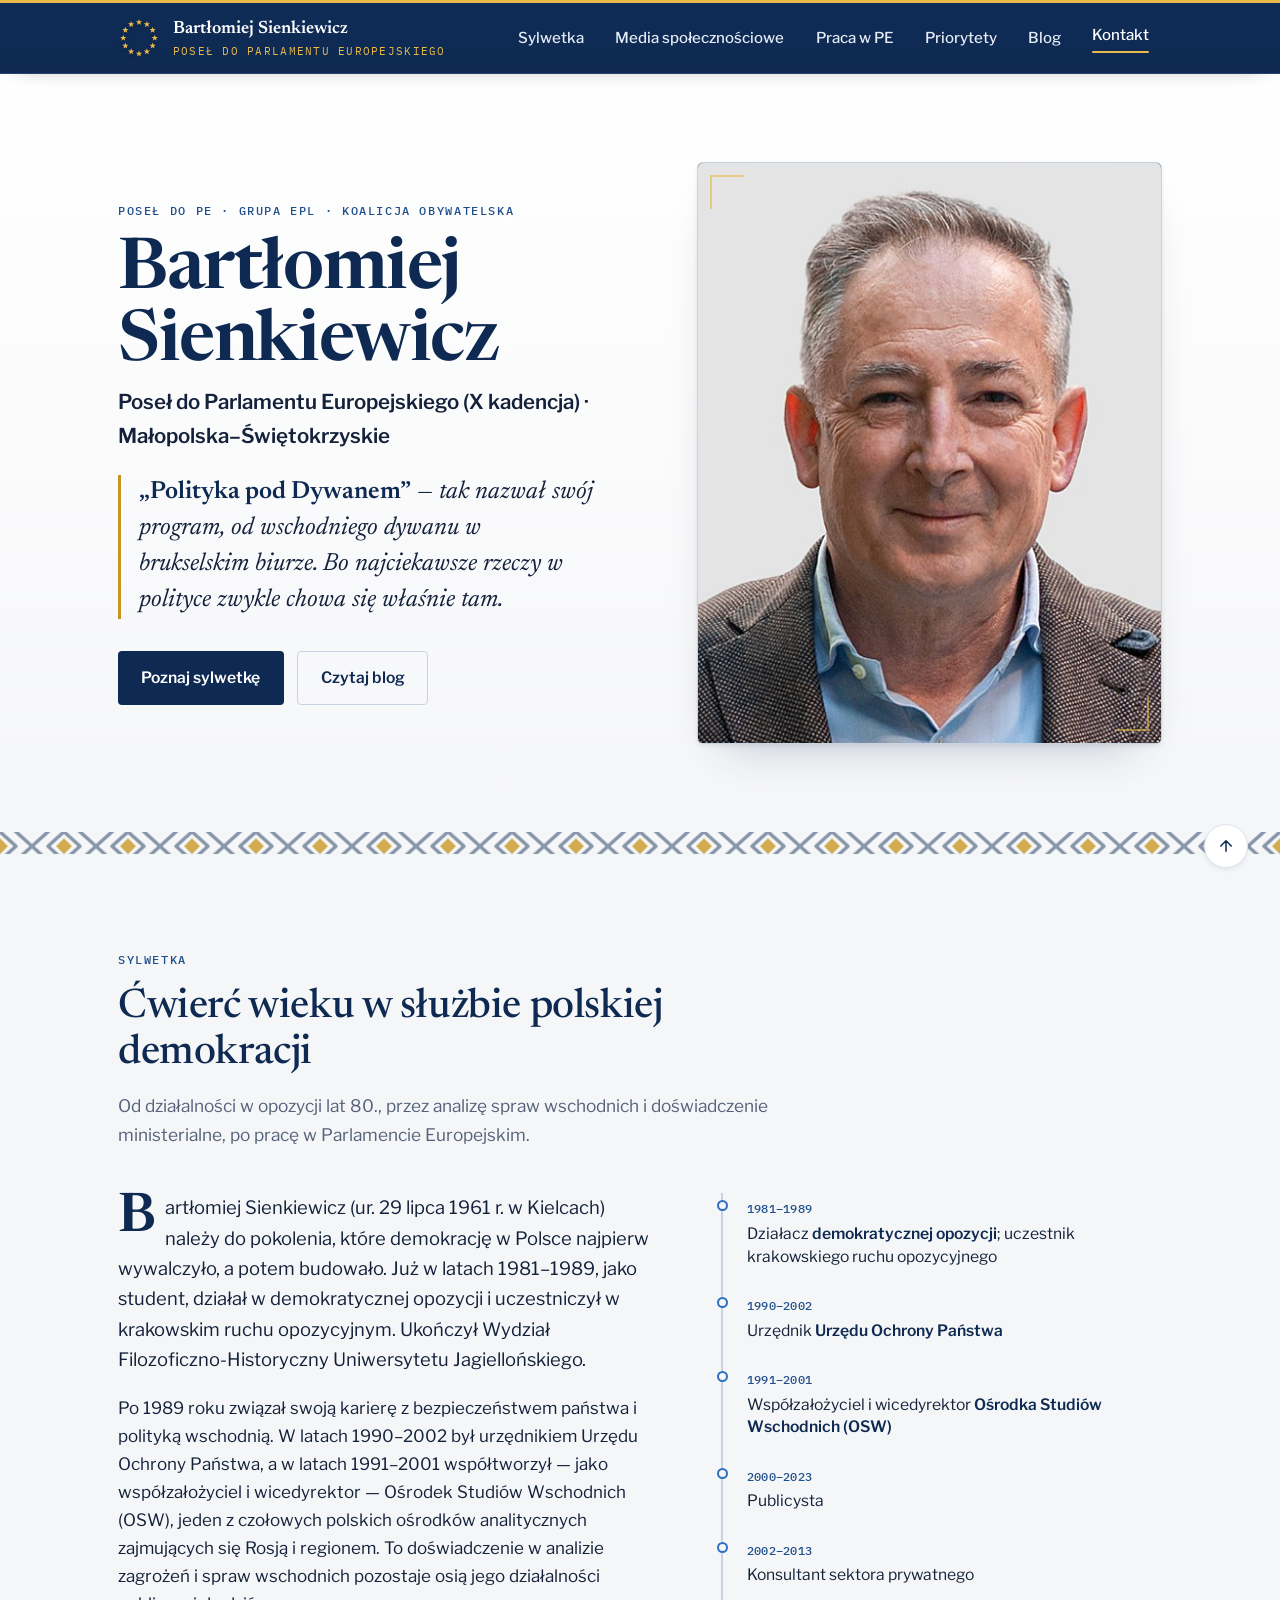
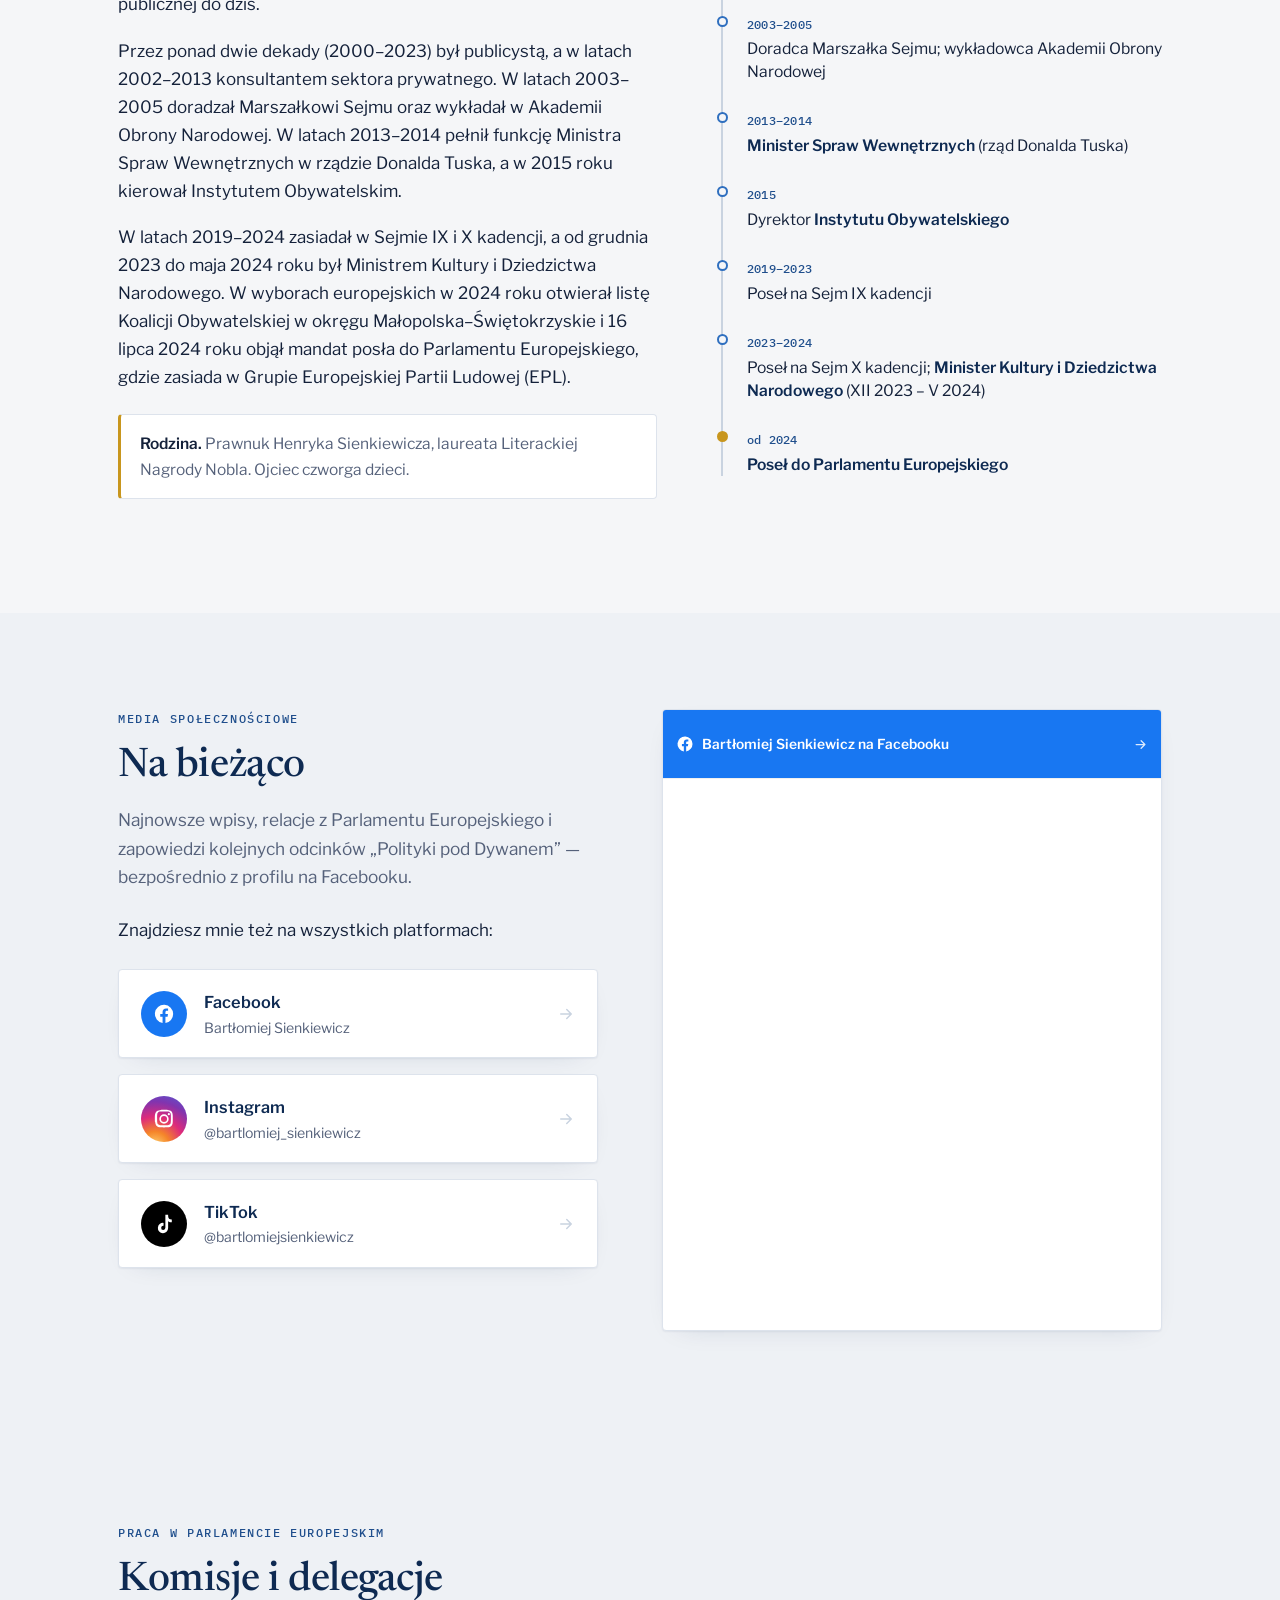
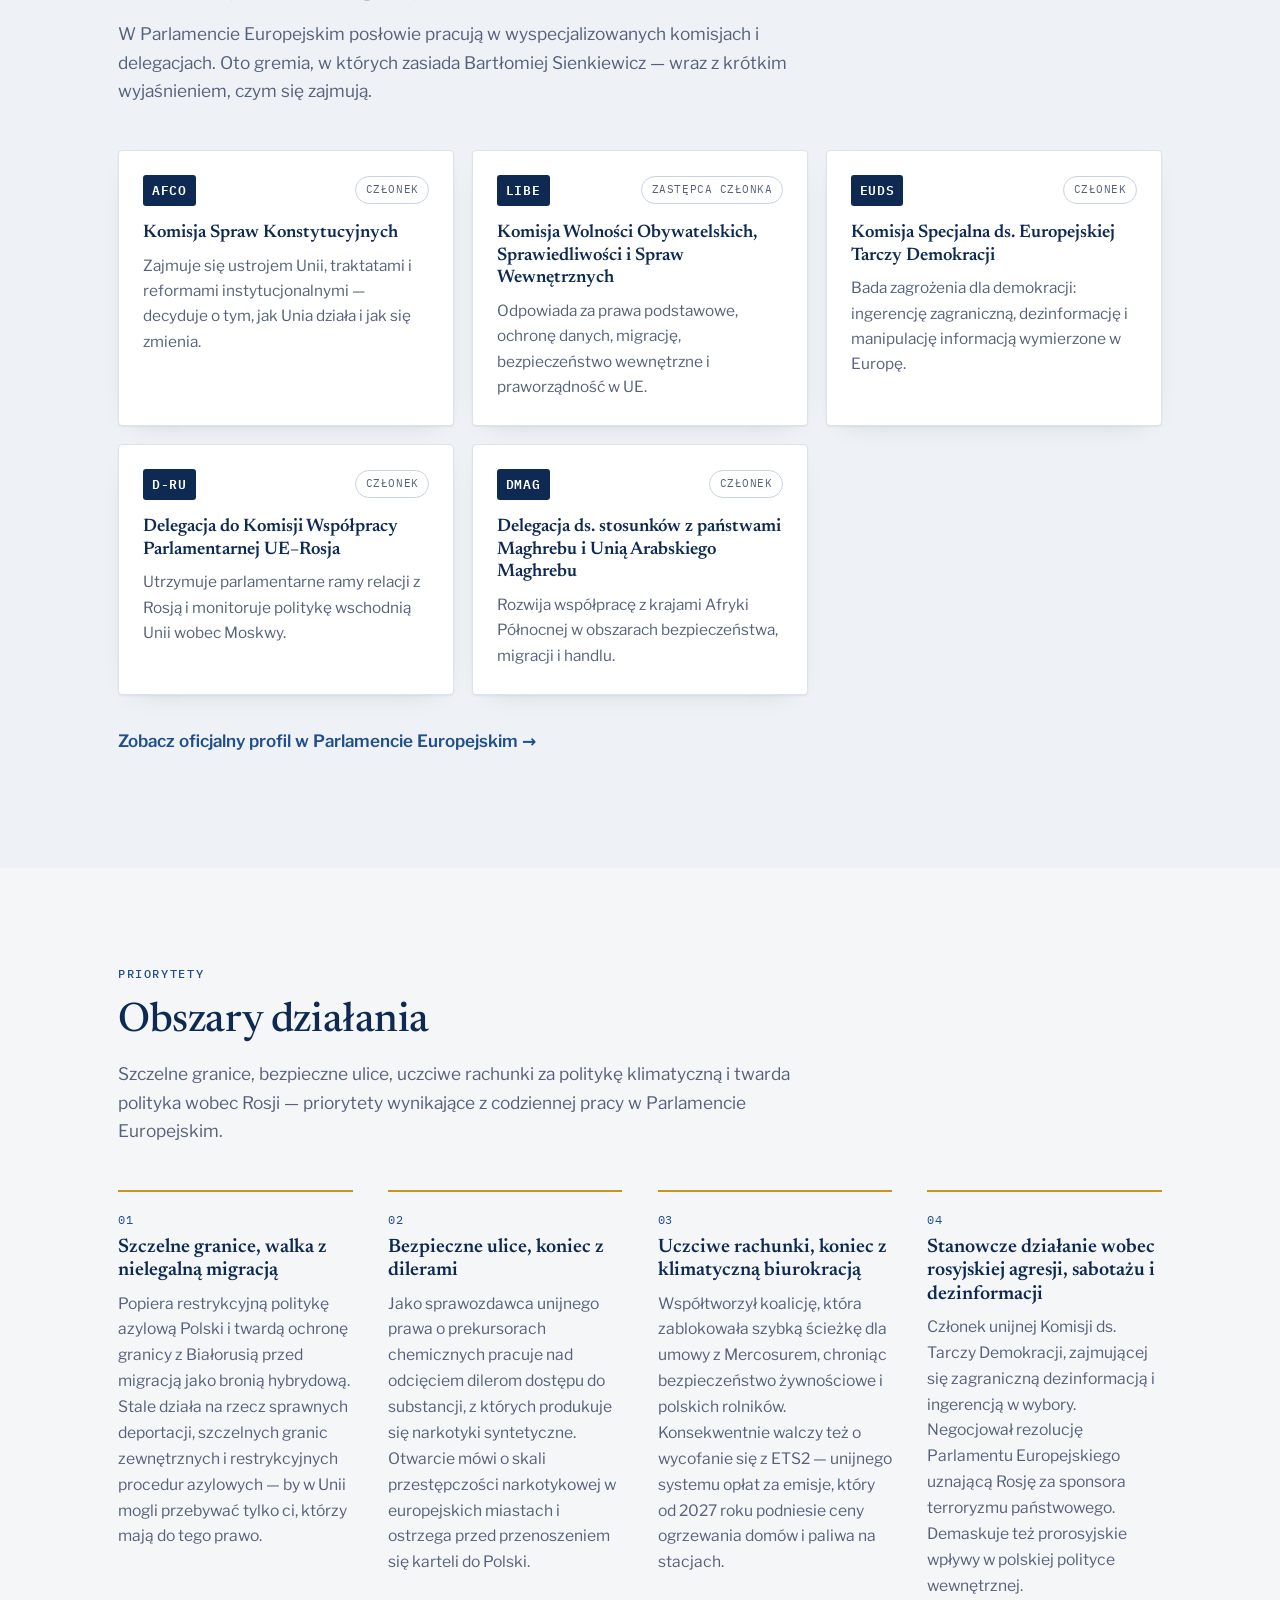
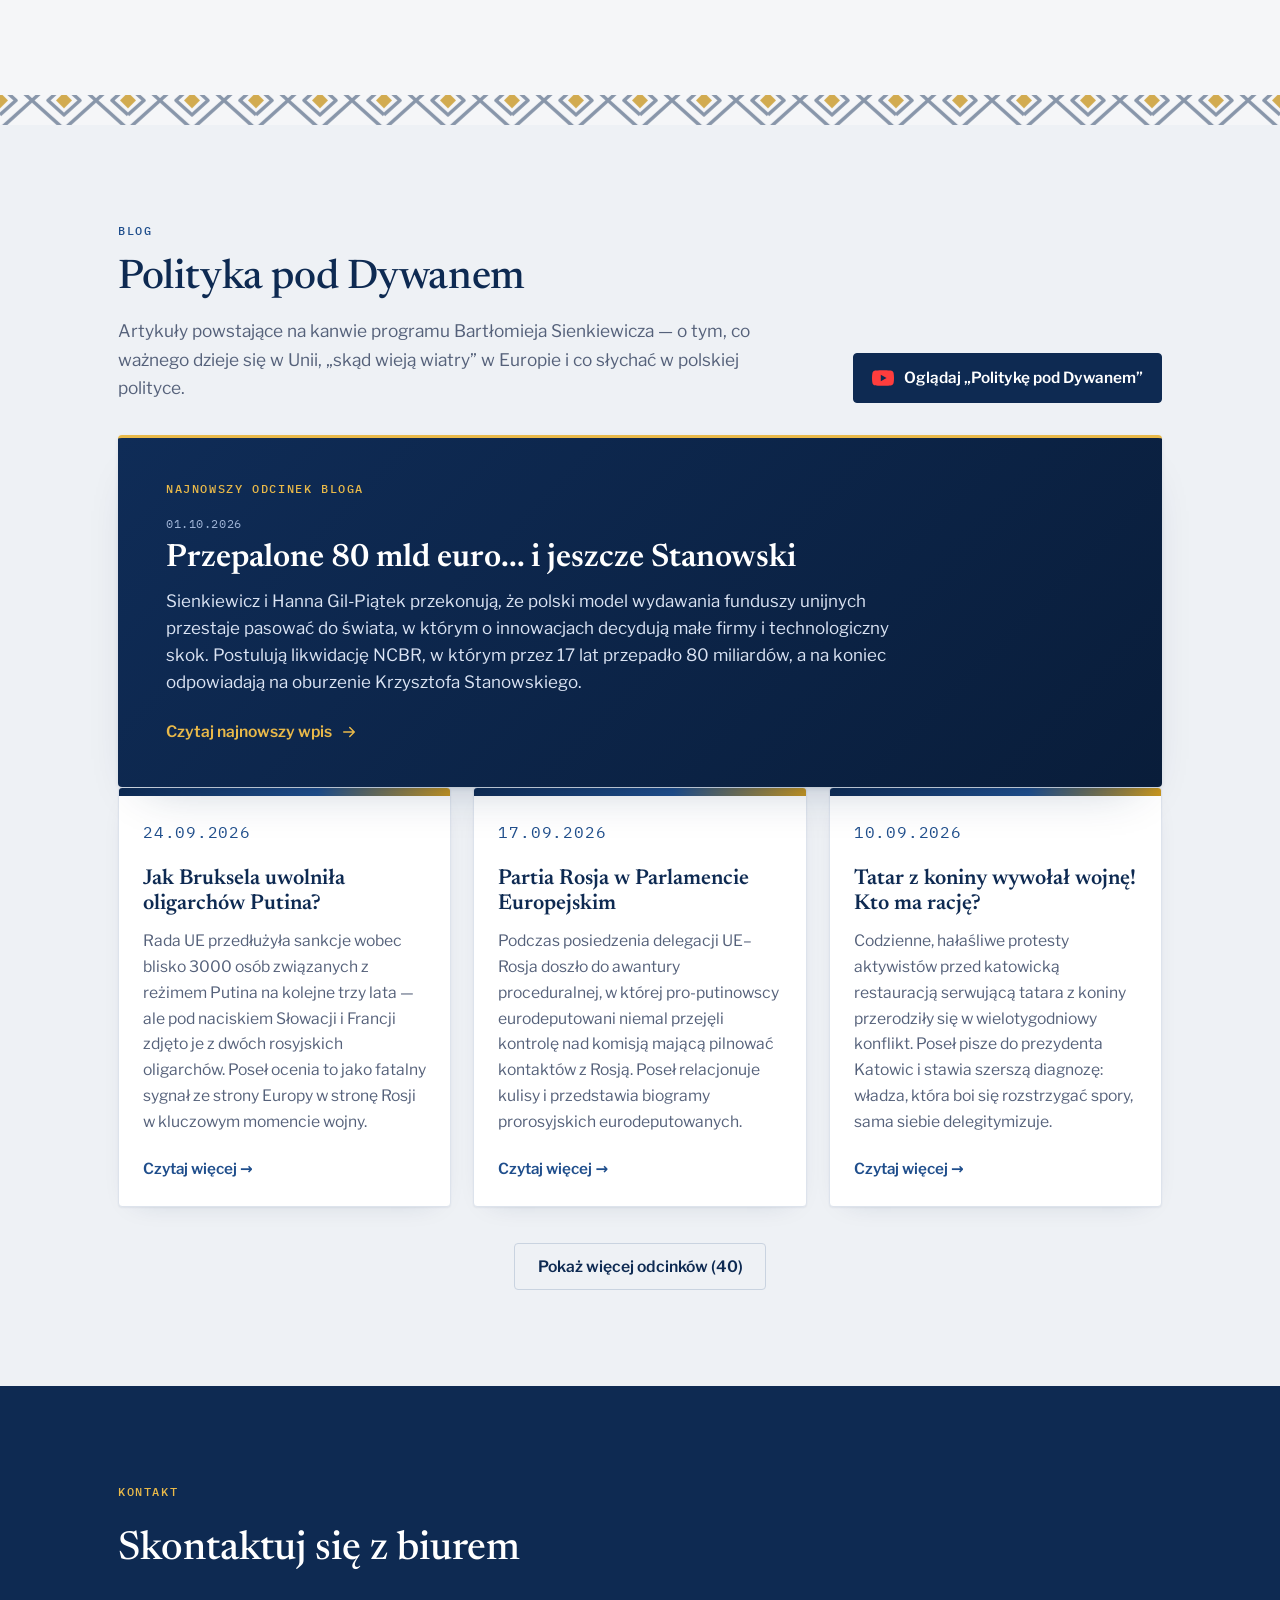
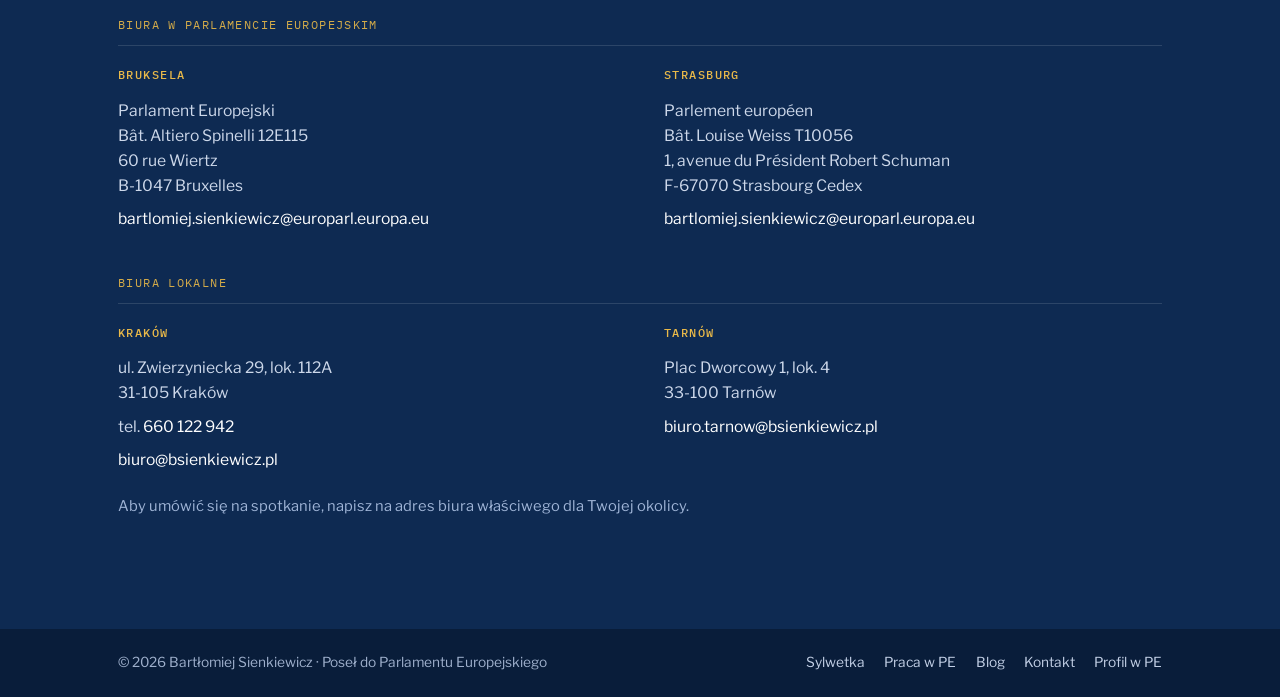
==== commit 4a90abb7: "Add files via upload" ====
--- a/index.html
+++ b/index.html
@@ -495,7 +495,8 @@
   // do prawdziwej, samodzielnej podstrony /blog/{slug}/ (dobrej dla SEO i udostępniania),
   // a nie do widoku wewnątrz jednej strony.
   function renderGrid(){
-    const list = sortedArticles();
+    // Najnowszy odcinek jest już w dużym kafelku powyżej, więc siatka zaczyna się od drugiego najnowszego.
+    const list = sortedArticles().slice(1);
     grid.innerHTML = list.map((a, i) => `
       <article class="post-card${(!gridExpanded && i >= GRID_PREVIEW_COUNT) ? ' is-hidden' : ''}">
         <div class="thumb" aria-hidden="true"></div>
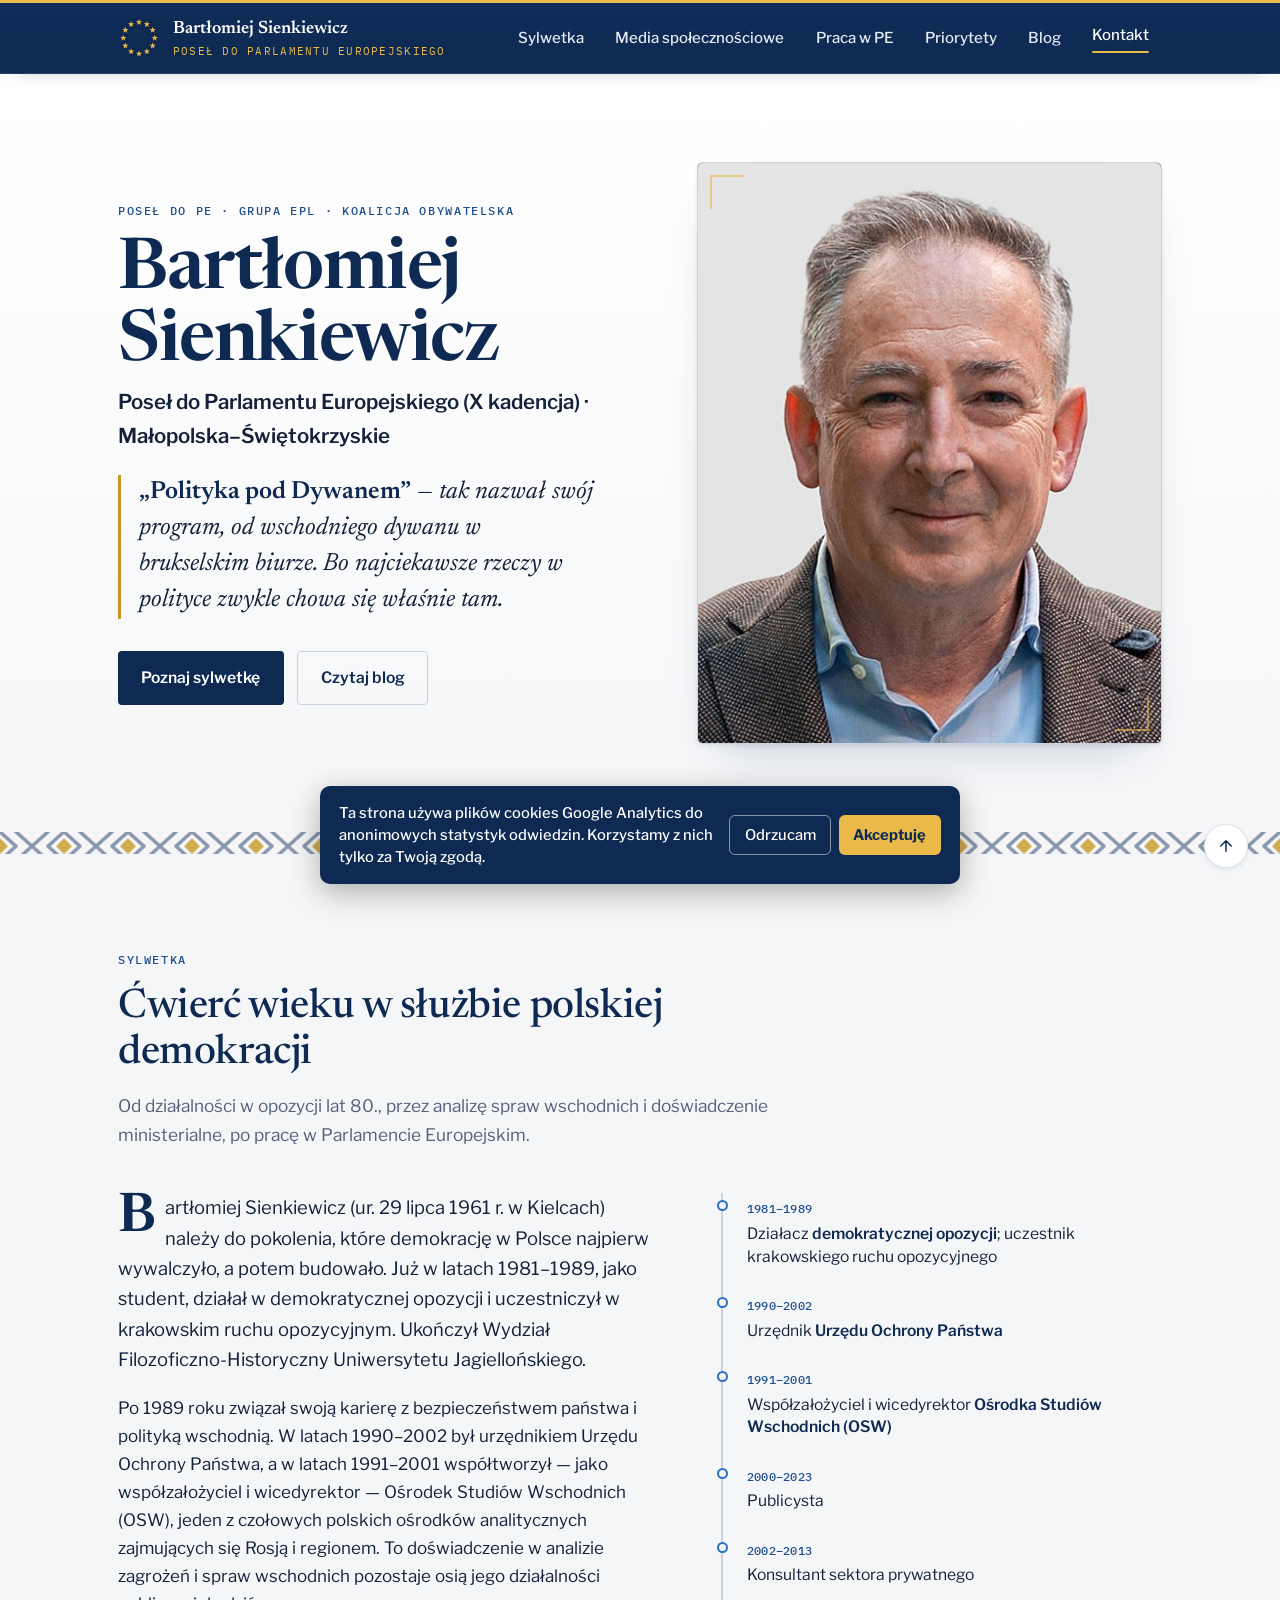
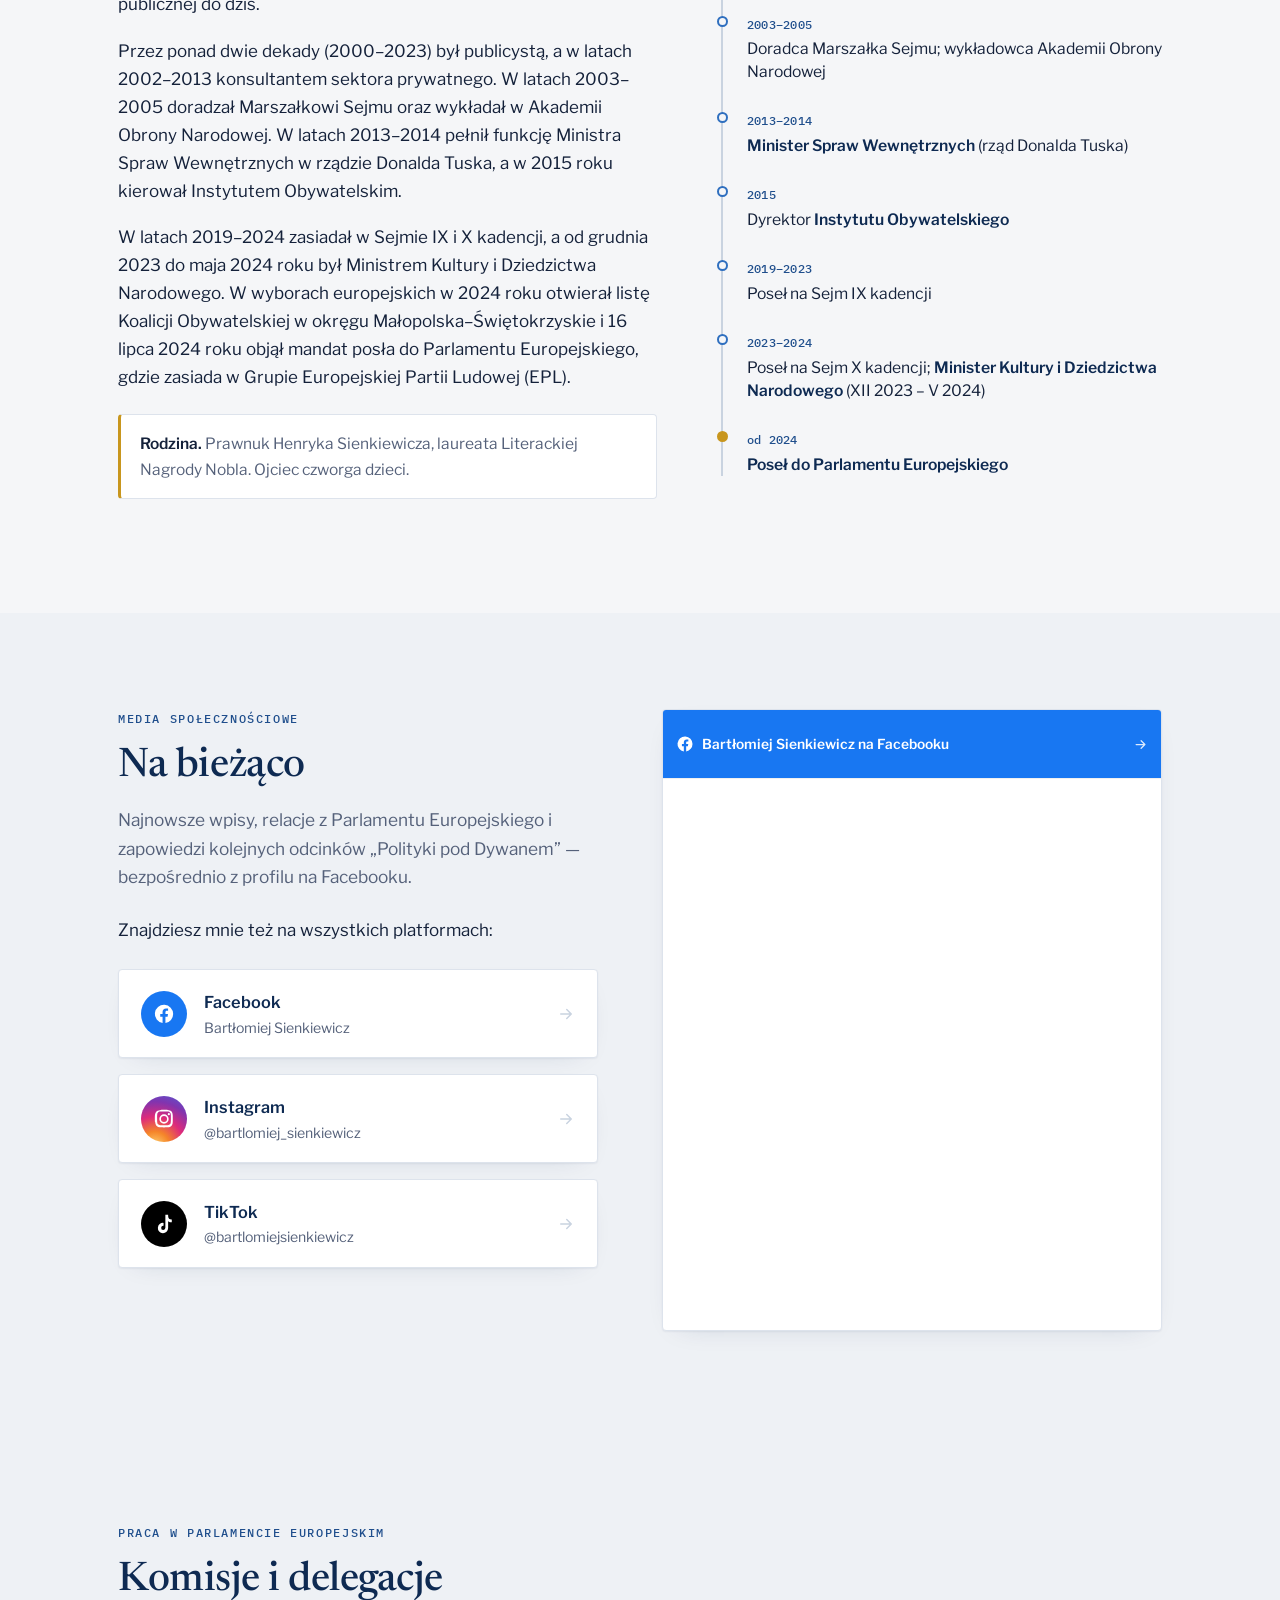
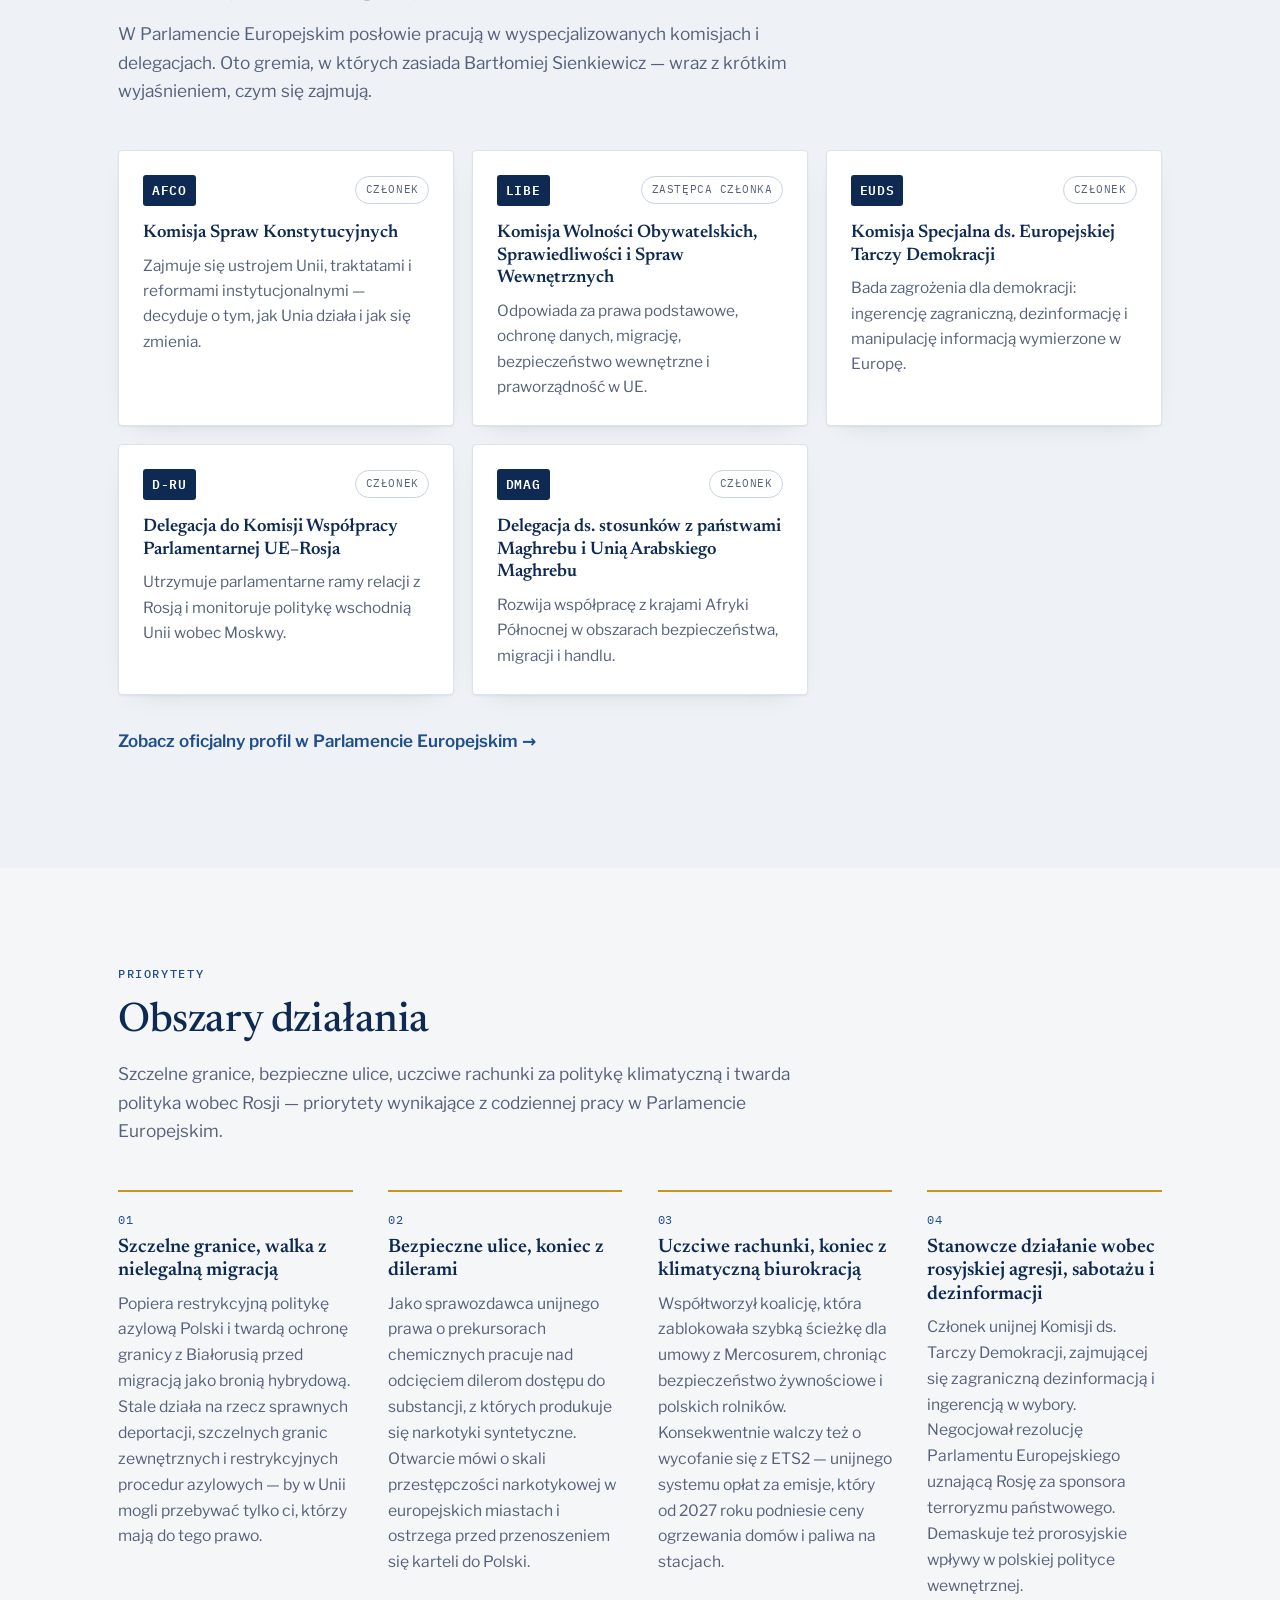
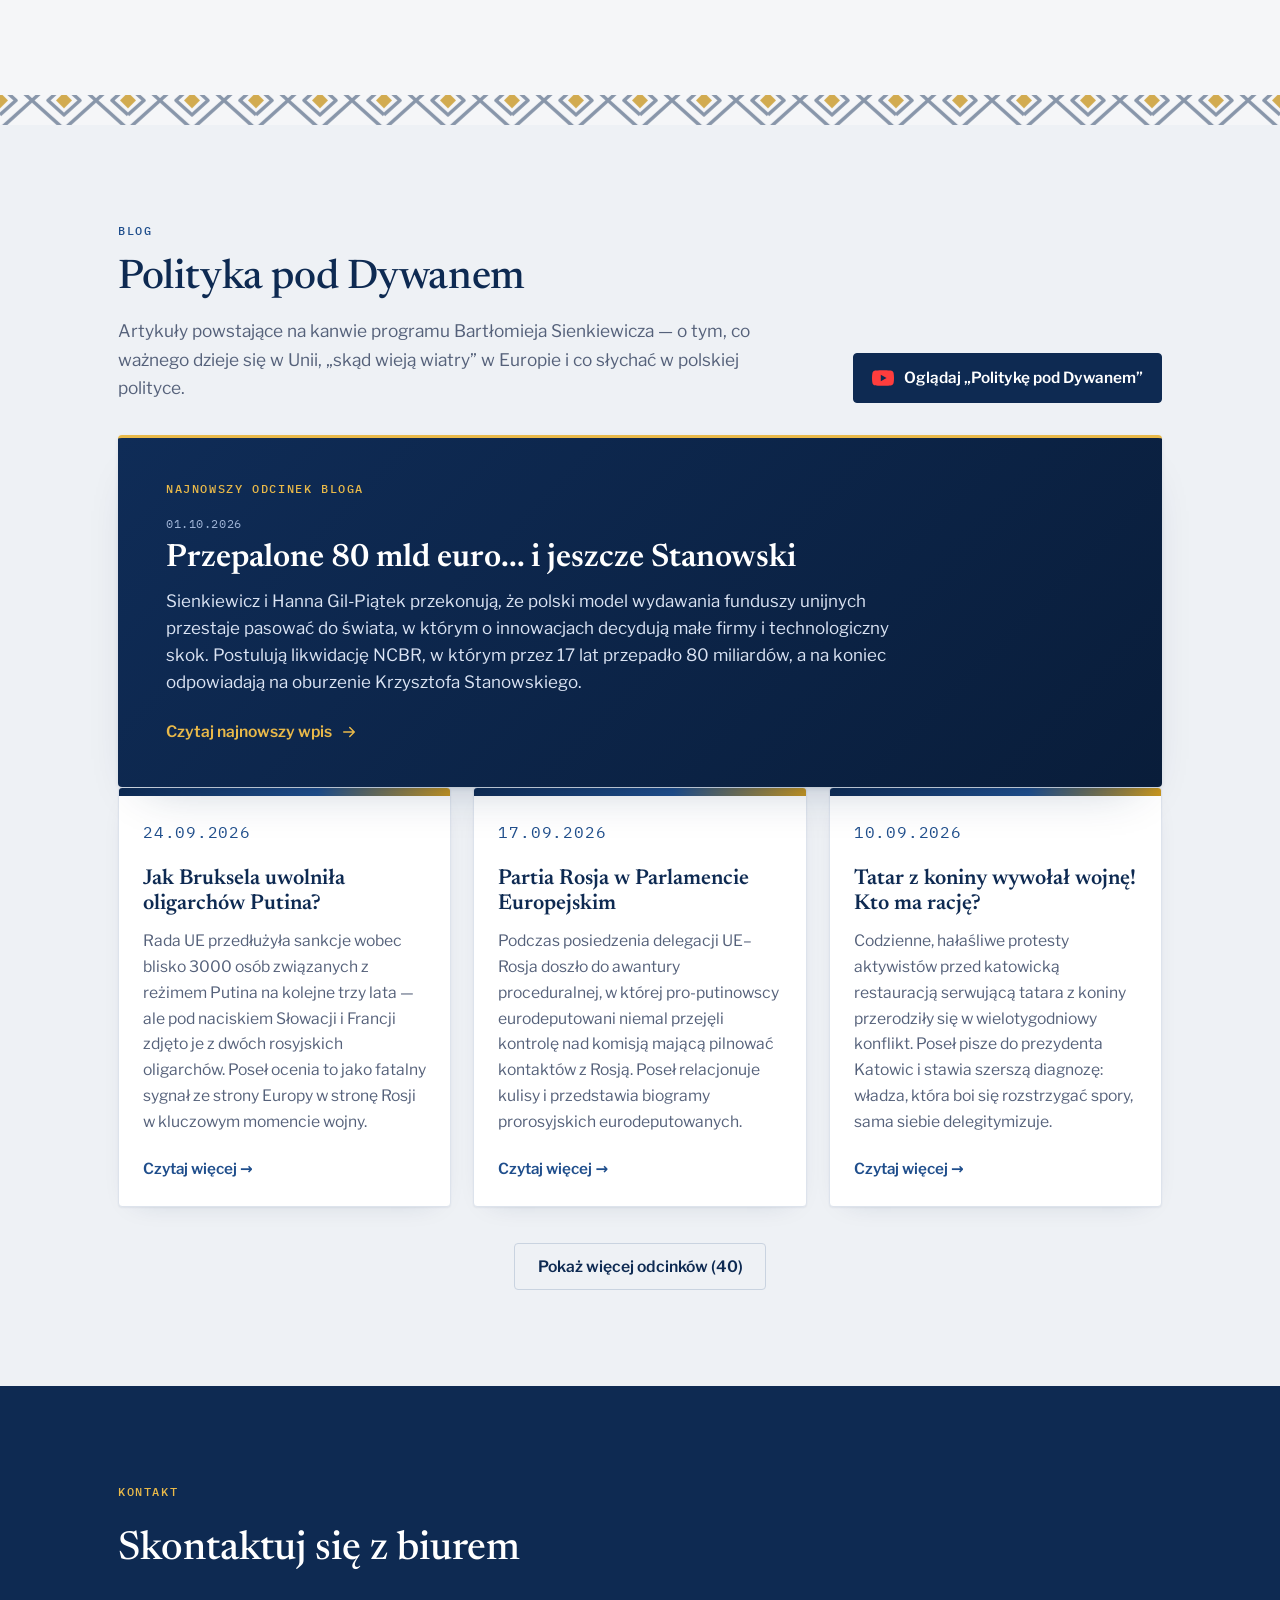
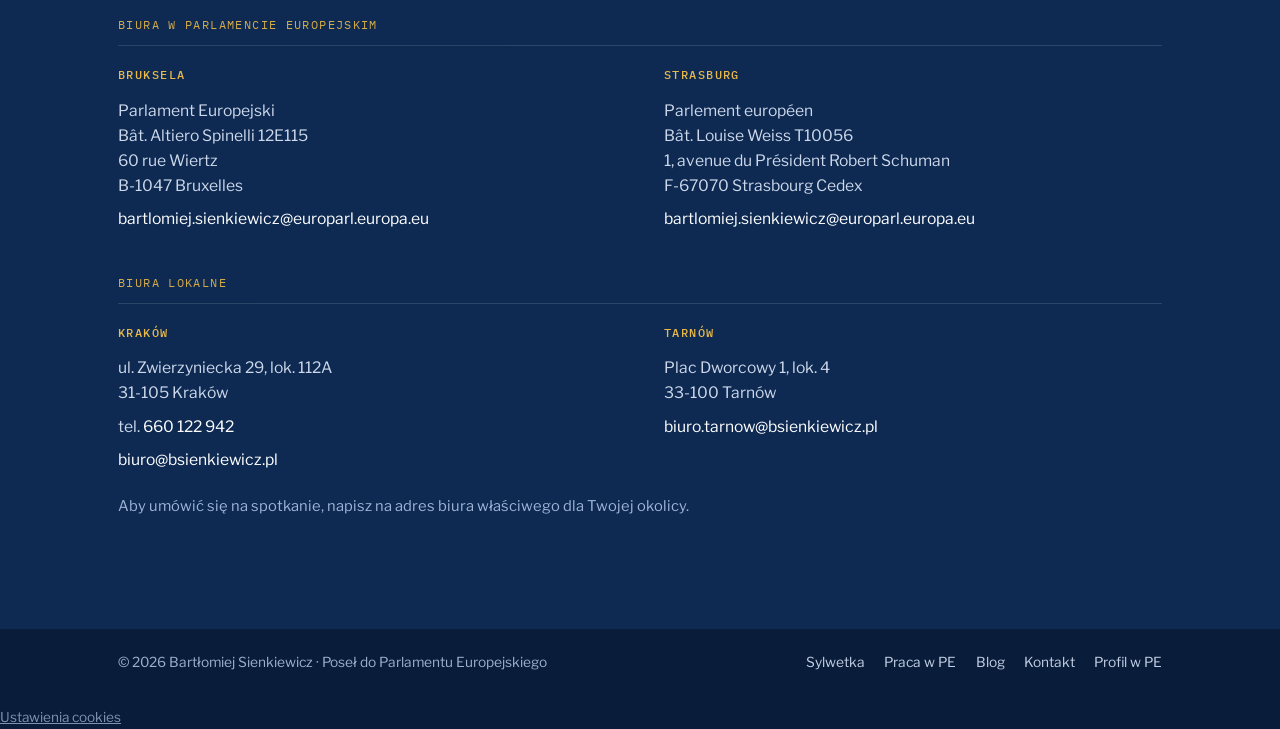
==== commit 6bfb15dc: "Add files via upload" ====
--- a/index.html
+++ b/index.html
@@ -54,7 +54,8 @@
     "https://www.europarl.europa.eu/meps/en/86057",
     "https://www.facebook.com/SienkiewiczB",
     "https://www.instagram.com/bartlomiej_sienkiewicz/",
-    "https://www.tiktok.com/@bartlomiejsienkiewicz"
+    "https://www.tiktok.com/@bartlomiejsienkiewicz",
+    "https://www.youtube.com/@bsienkiewicz"
   ]
 }
 </script>
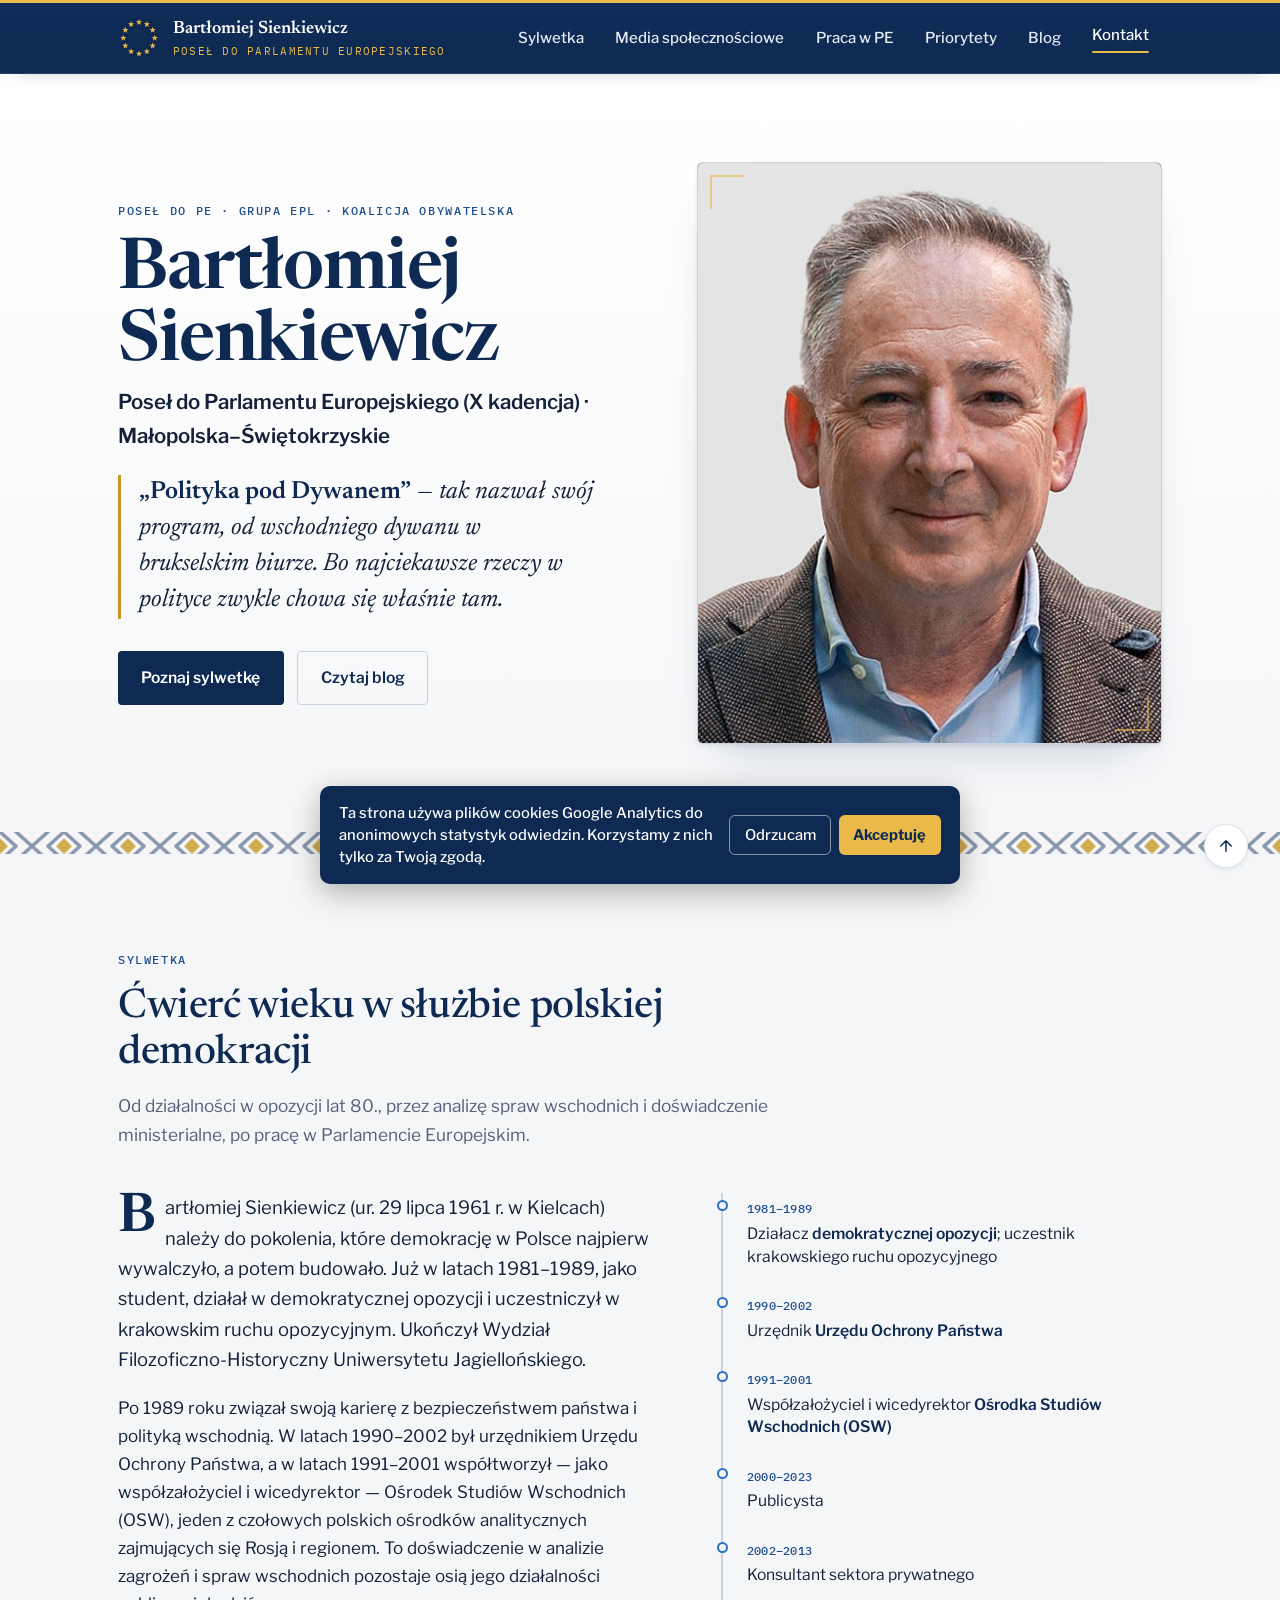
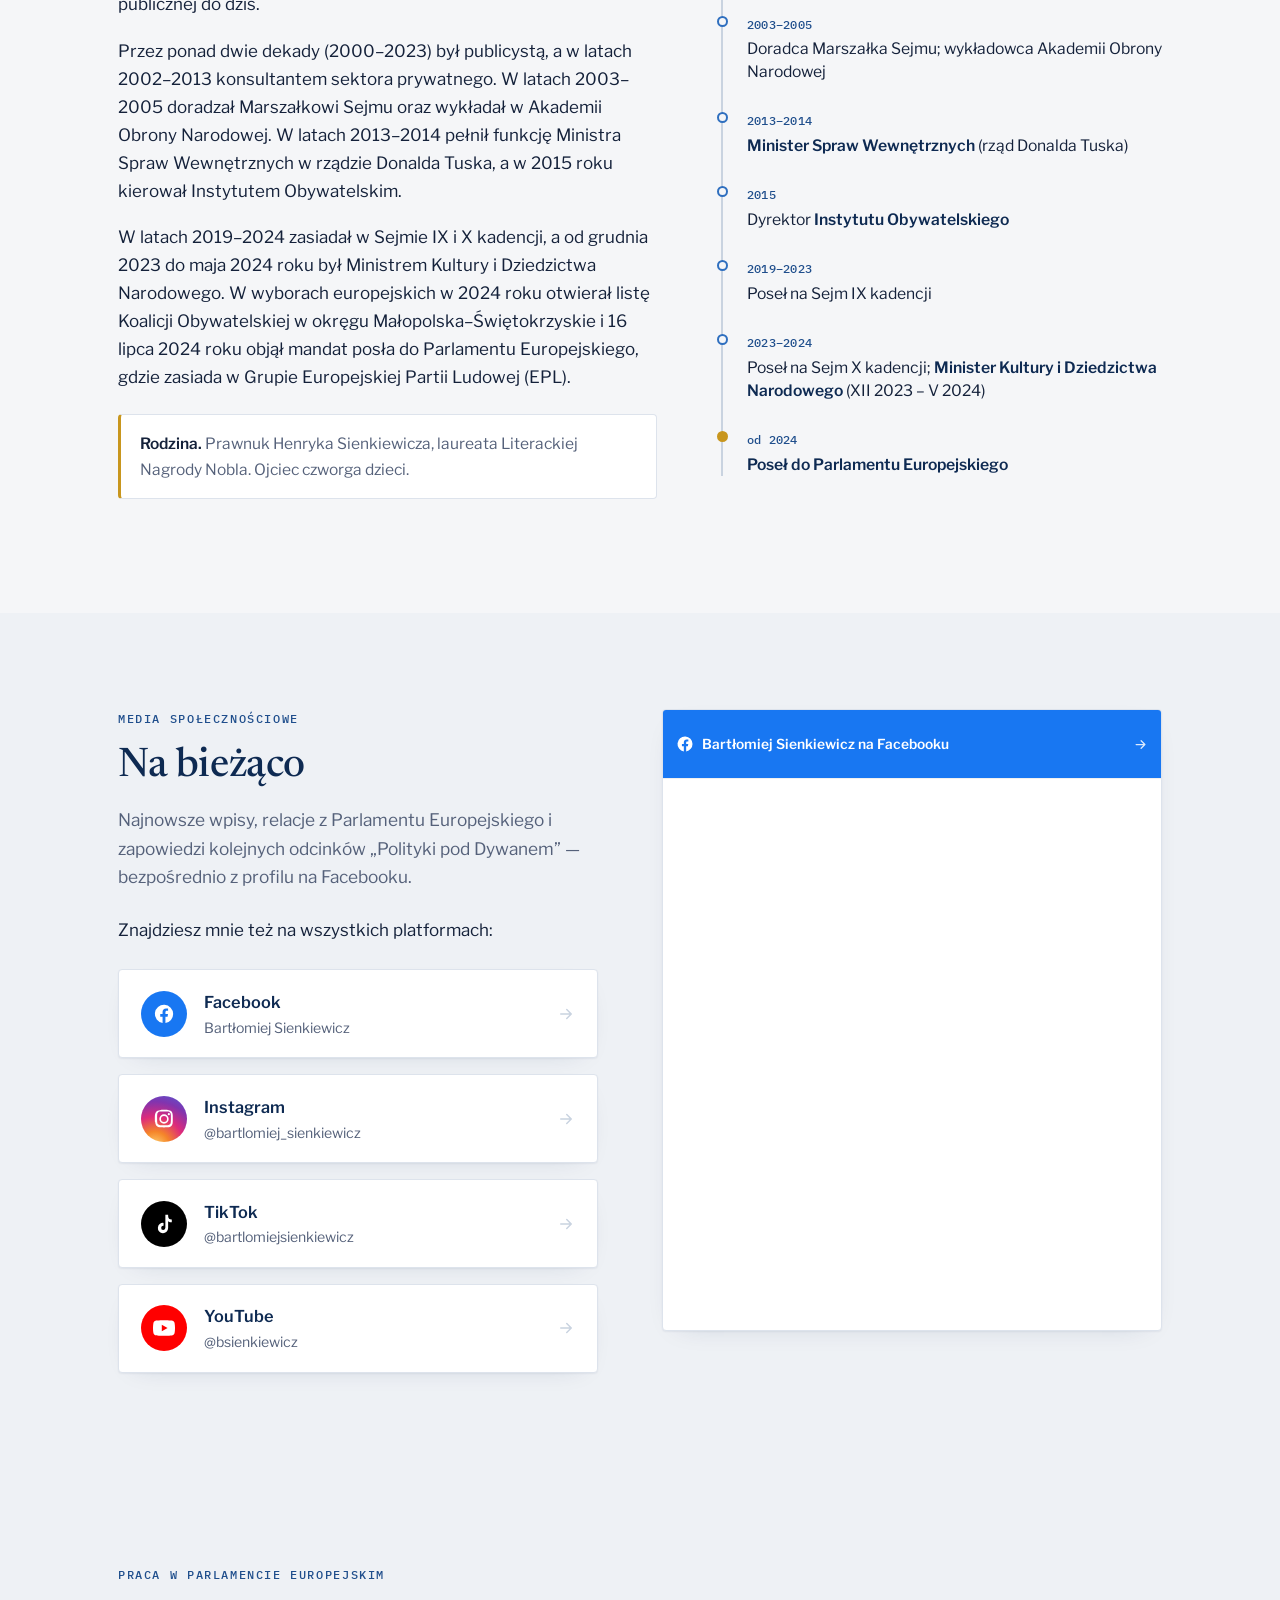
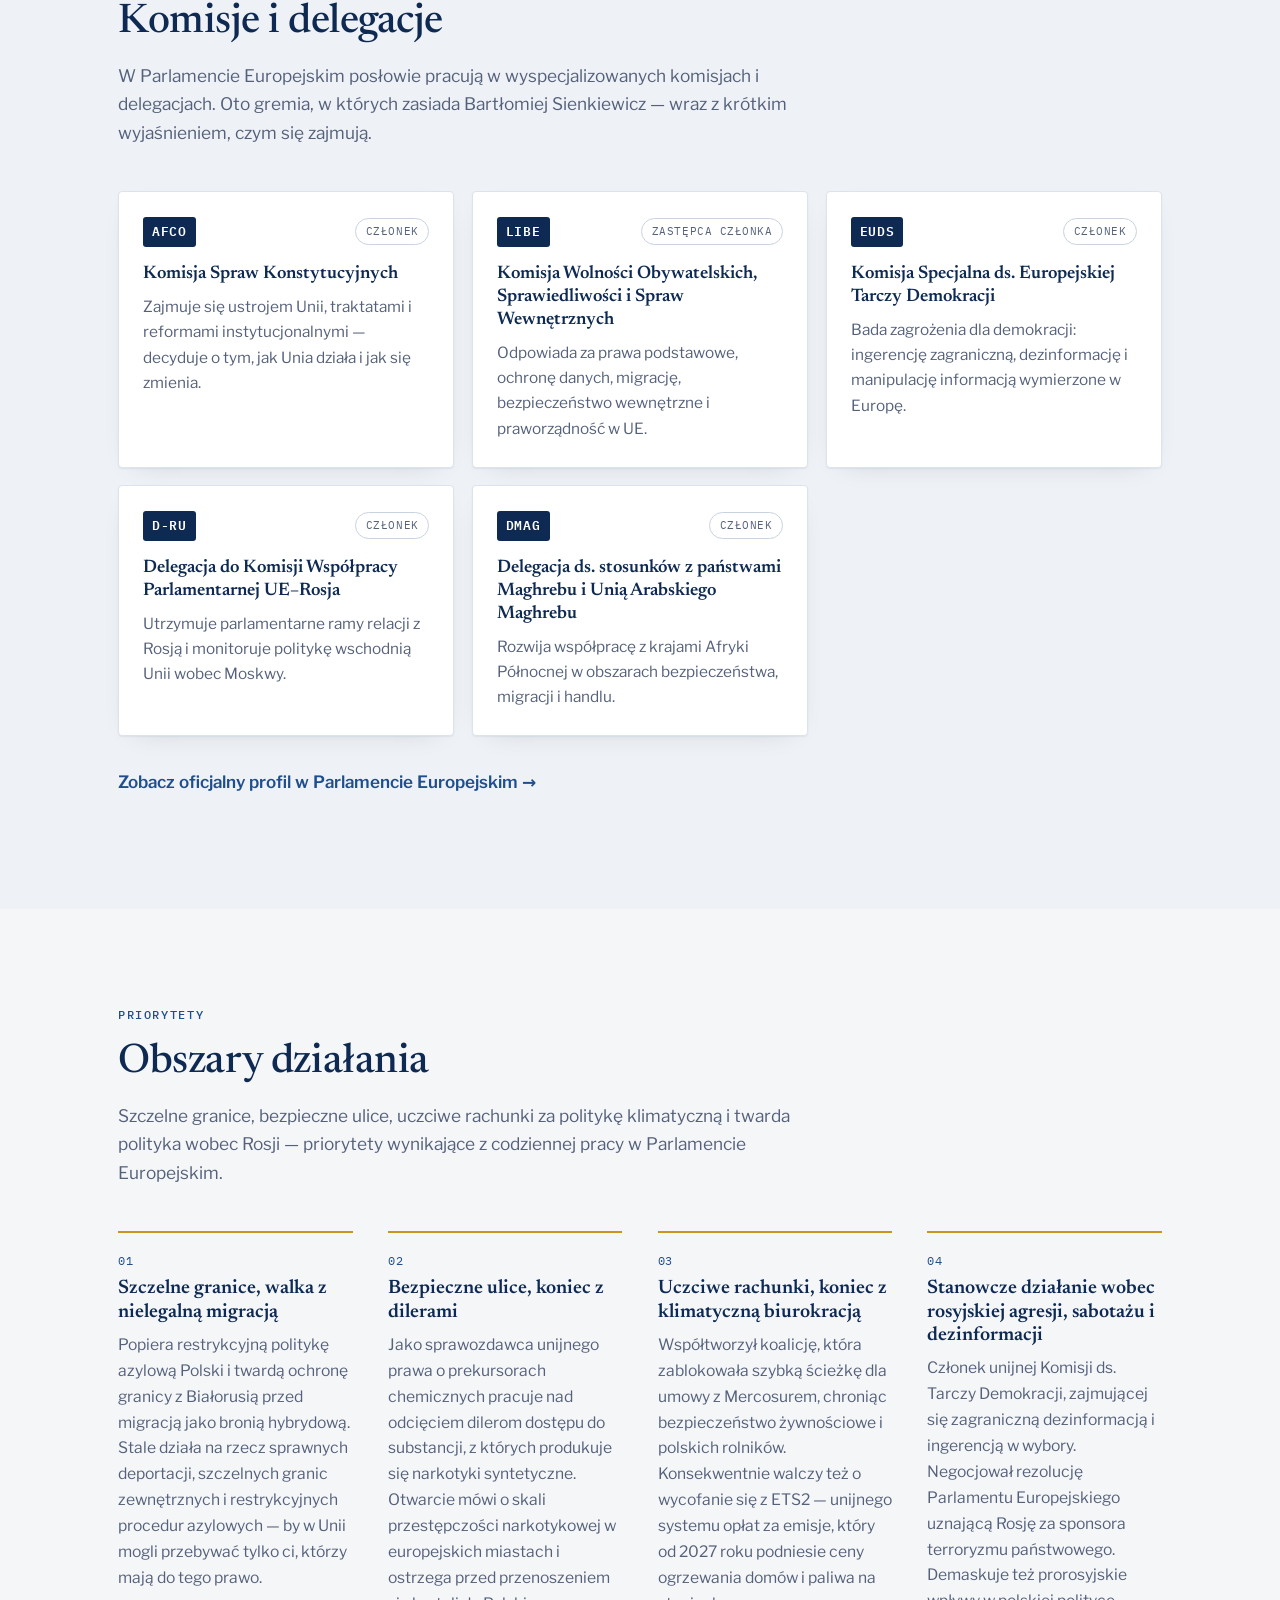
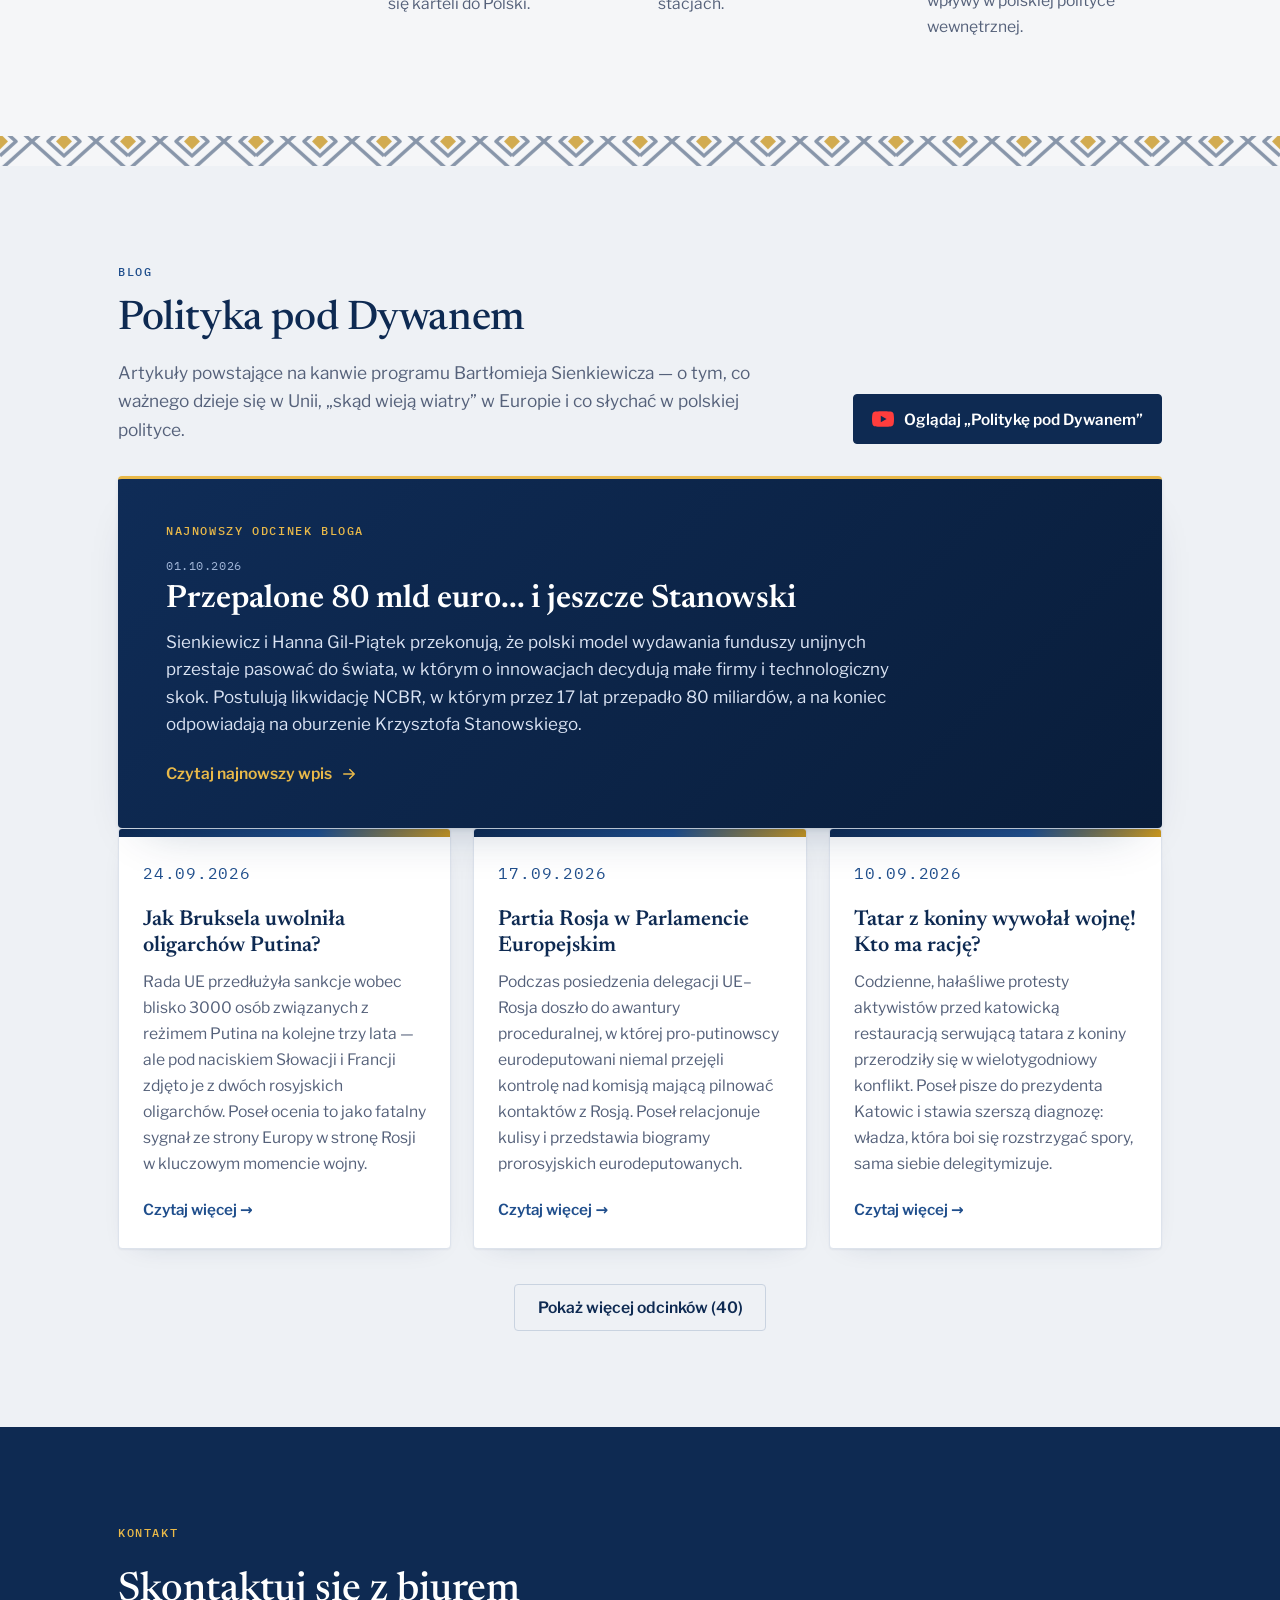
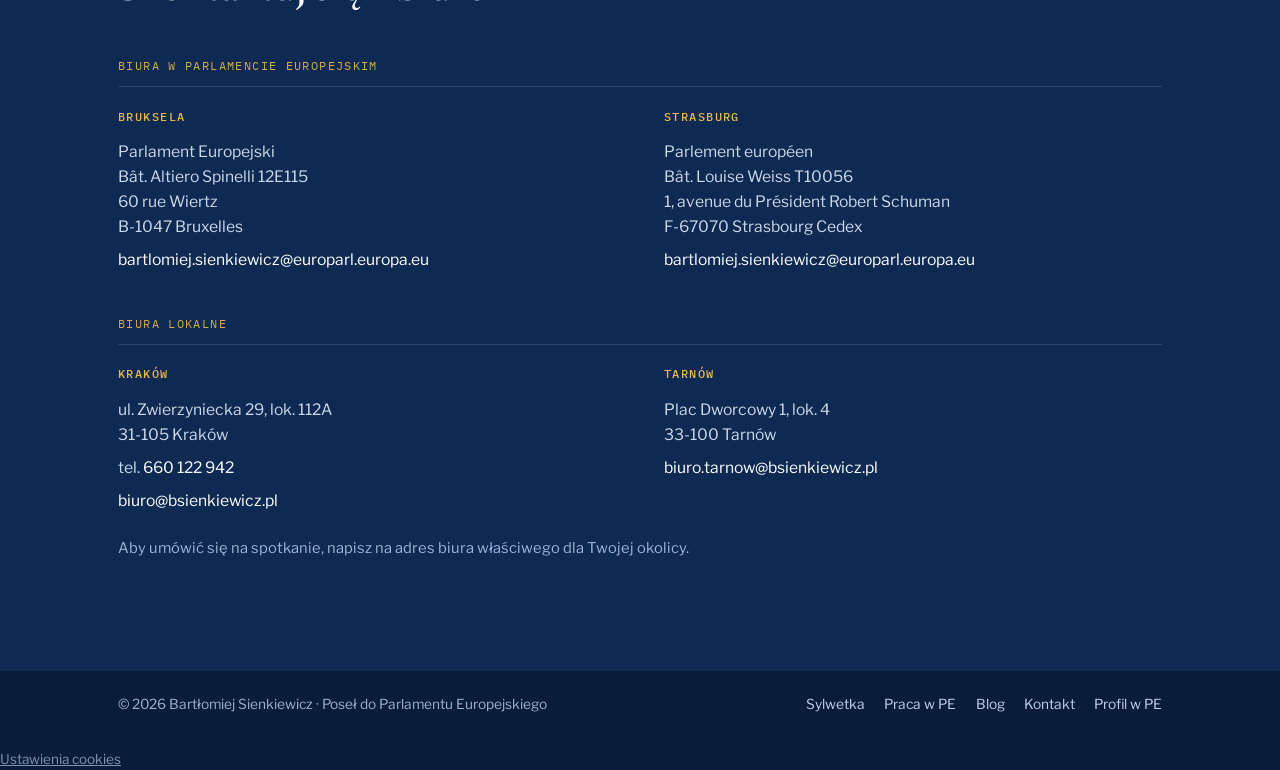
==== commit 7838008a: "Add files via upload" ====
--- a/index.html
+++ b/index.html
@@ -200,6 +200,11 @@
             <span class="txt"><span class="platform">TikTok</span><span class="handle">@bartlomiejsienkiewicz</span></span>
             <svg class="arrow" viewBox="0 0 24 24" fill="none" stroke="currentColor" stroke-width="2" stroke-linecap="round" stroke-linejoin="round" aria-hidden="true"><path d="M5 12h14M13 6l6 6-6 6"/></svg>
           </a>
+          <a class="social-tile yt reveal" href="https://www.youtube.com/@bsienkiewicz" target="_blank" rel="noopener">
+            <span class="icon-wrap" style="background:#FF0000;"><svg viewBox="0 0 24 24" fill="currentColor" aria-hidden="true"><path d="M23.5 6.2a3 3 0 0 0-2.1-2.1C19.5 3.5 12 3.5 12 3.5s-7.5 0-9.4.6A3 3 0 0 0 .5 6.2 31.4 31.4 0 0 0 0 12a31.4 31.4 0 0 0 .5 5.8 3 3 0 0 0 2.1 2.1c1.9.6 9.4.6 9.4.6s7.5 0 9.4-.6a3 3 0 0 0 2.1-2.1A31.4 31.4 0 0 0 24 12a31.4 31.4 0 0 0-.5-5.8ZM9.6 15.6V8.4l6.3 3.6-6.3 3.6Z"/></svg></span>
+            <span class="txt"><span class="platform">YouTube</span><span class="handle">@bsienkiewicz</span></span>
+            <svg class="arrow" viewBox="0 0 24 24" fill="none" stroke="currentColor" stroke-width="2" stroke-linecap="round" stroke-linejoin="round" aria-hidden="true"><path d="M5 12h14M13 6l6 6-6 6"/></svg>
+          </a>
         </div>
       </div>
       <div class="fb-panel reveal">
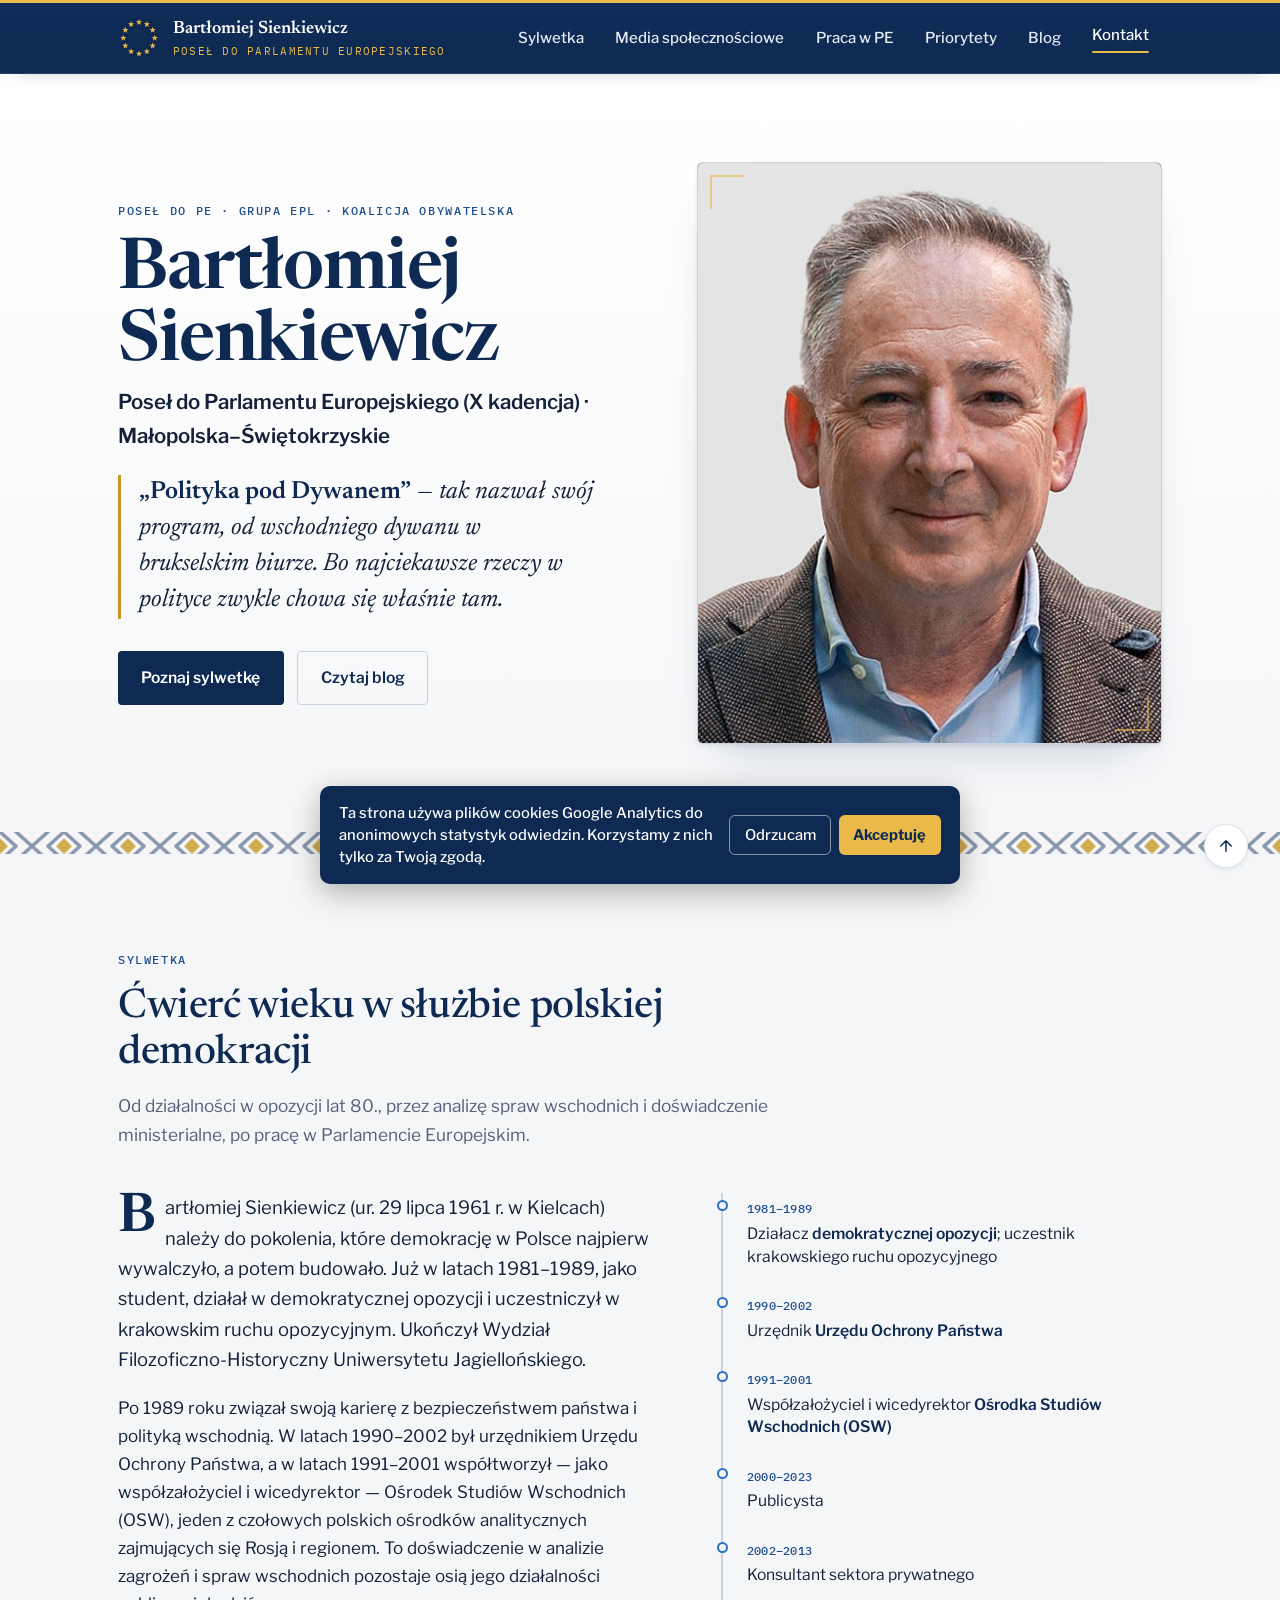
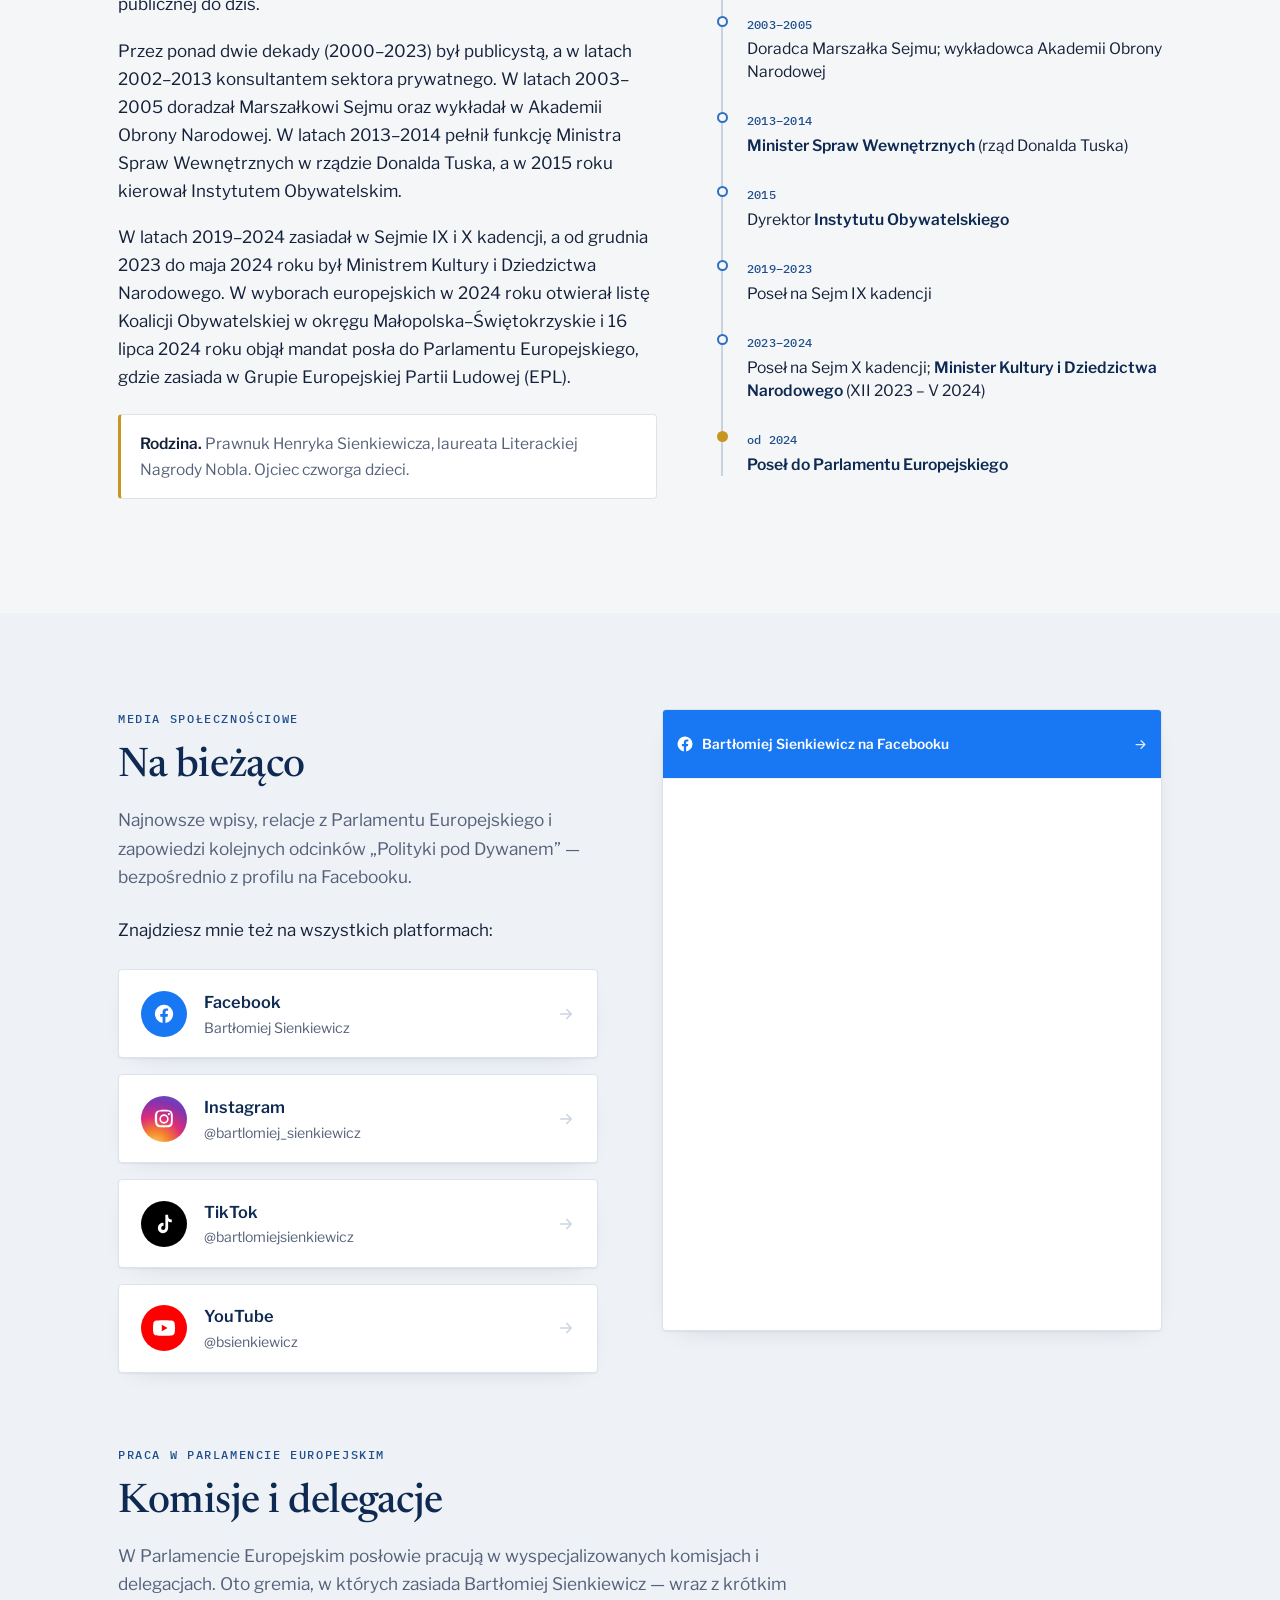
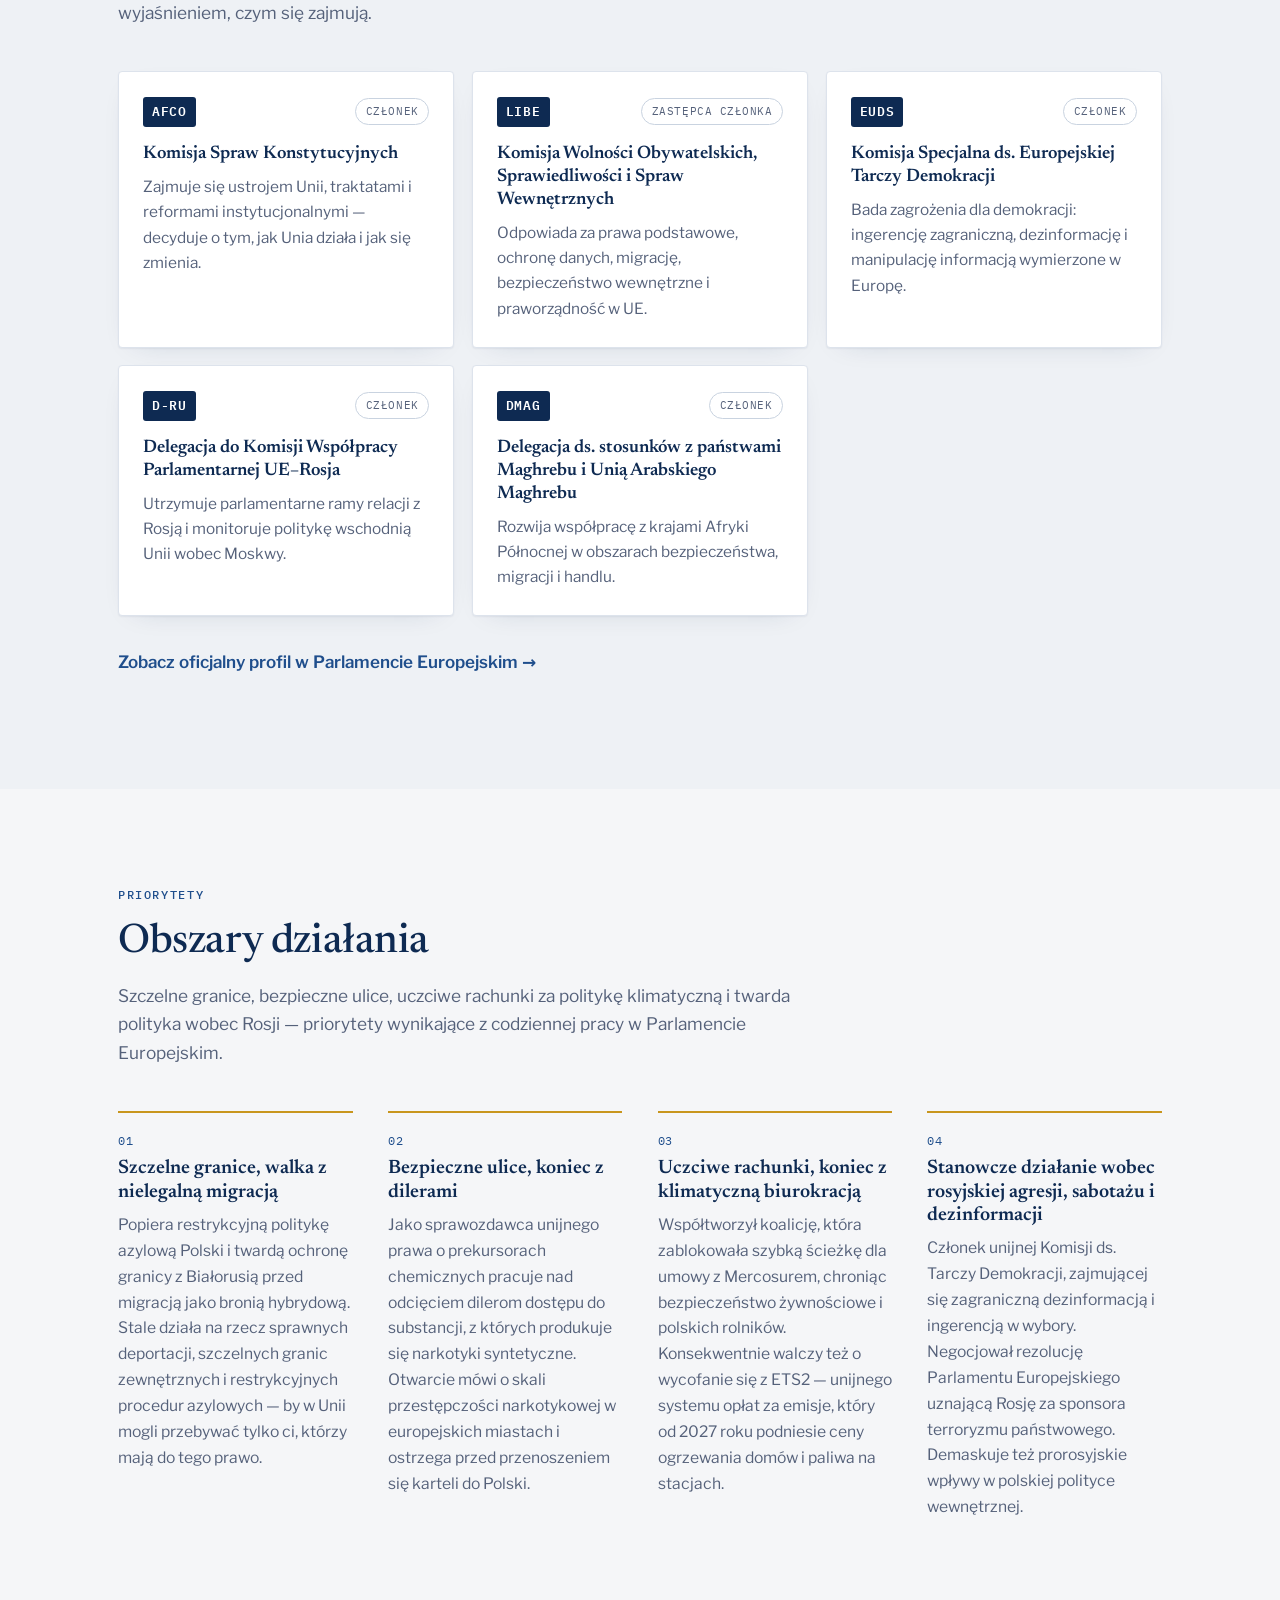
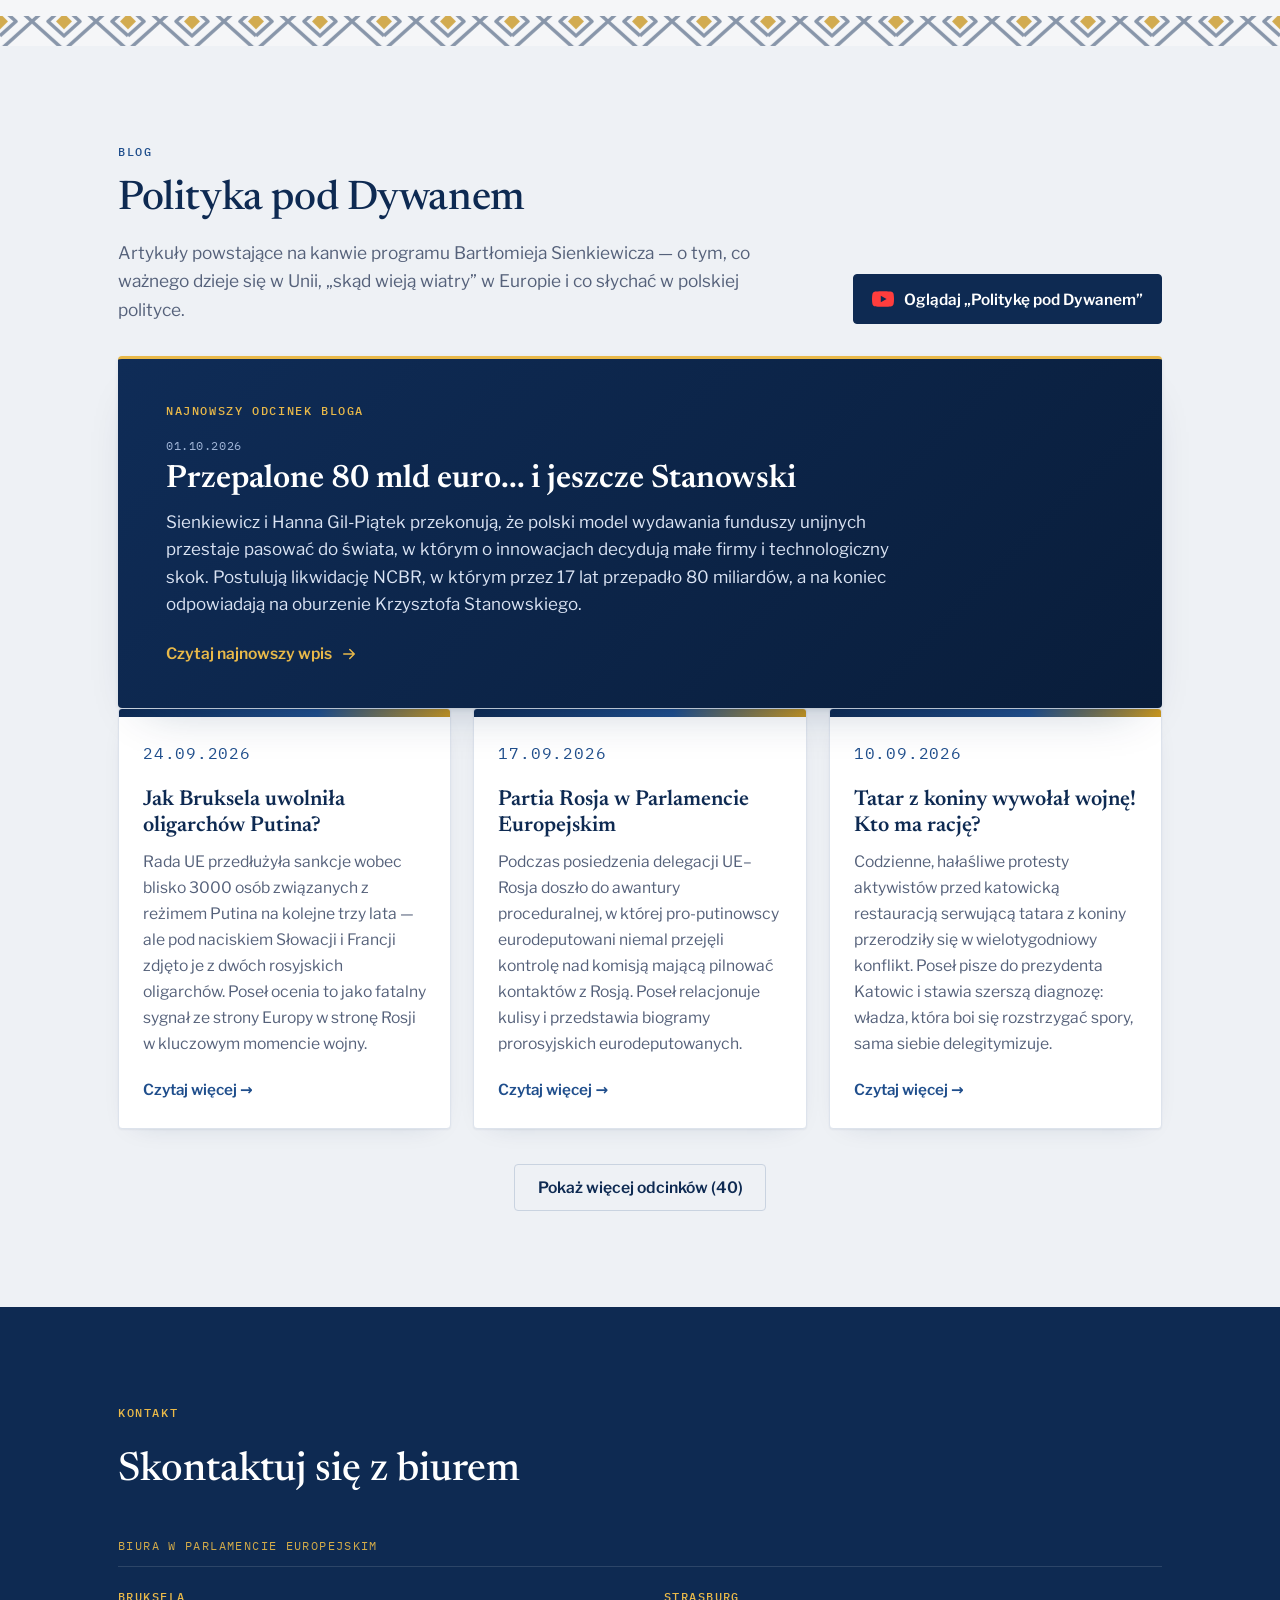
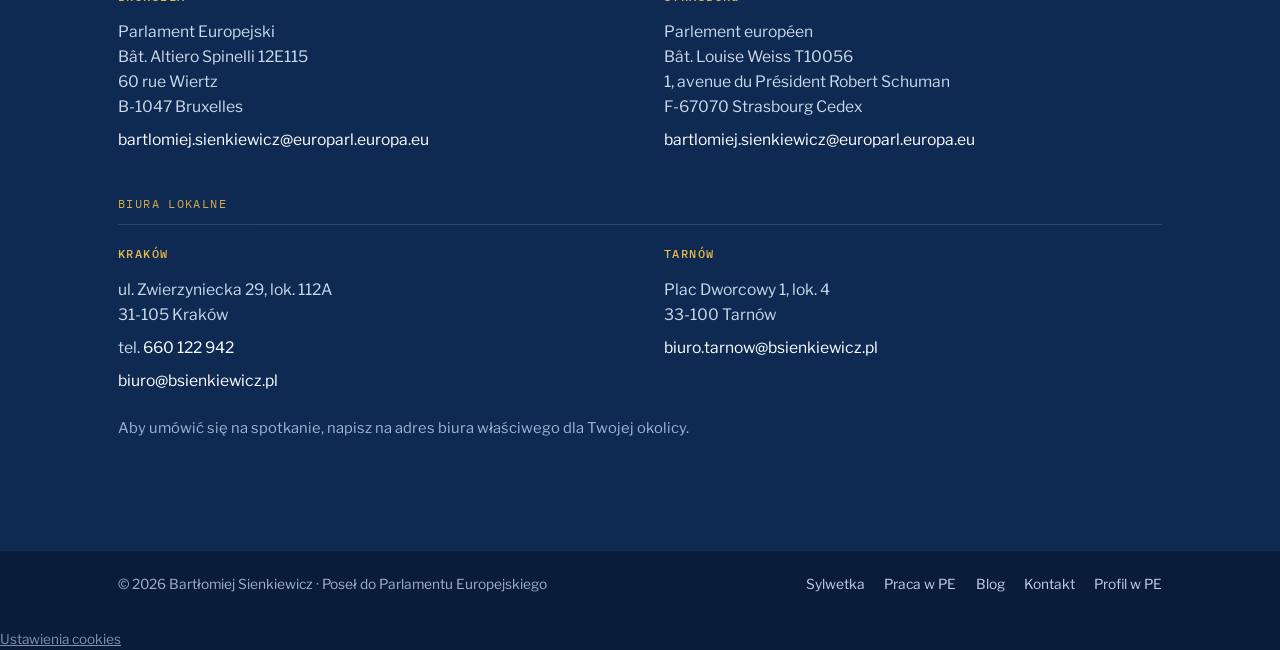
==== commit b7f7ab00: "Add files via upload" ====
--- a/index.html
+++ b/index.html
@@ -177,7 +177,7 @@
   </section>
 
   <!-- FACEBOOK -->
-  <section class="section alt" id="facebook" aria-labelledby="fb-h">
+  <section class="section alt" id="facebook" aria-labelledby="fb-h" style="padding-bottom:clamp(1.25rem,3vw,2.25rem);">
     <div class="wrap fb-grid">
       <div class="reveal">
         <p class="eyebrow">Media społecznościowe</p>
@@ -230,7 +230,7 @@
   </section>
 
   <!-- WORK IN THE EP -->
-  <section class="section alt" id="work" aria-labelledby="work-h">
+  <section class="section alt" id="work" aria-labelledby="work-h" style="padding-top:clamp(1.25rem,3vw,2.25rem);">
     <div class="wrap">
       <div class="section-head reveal">
         <p class="eyebrow">Praca w Parlamencie Europejskim</p>
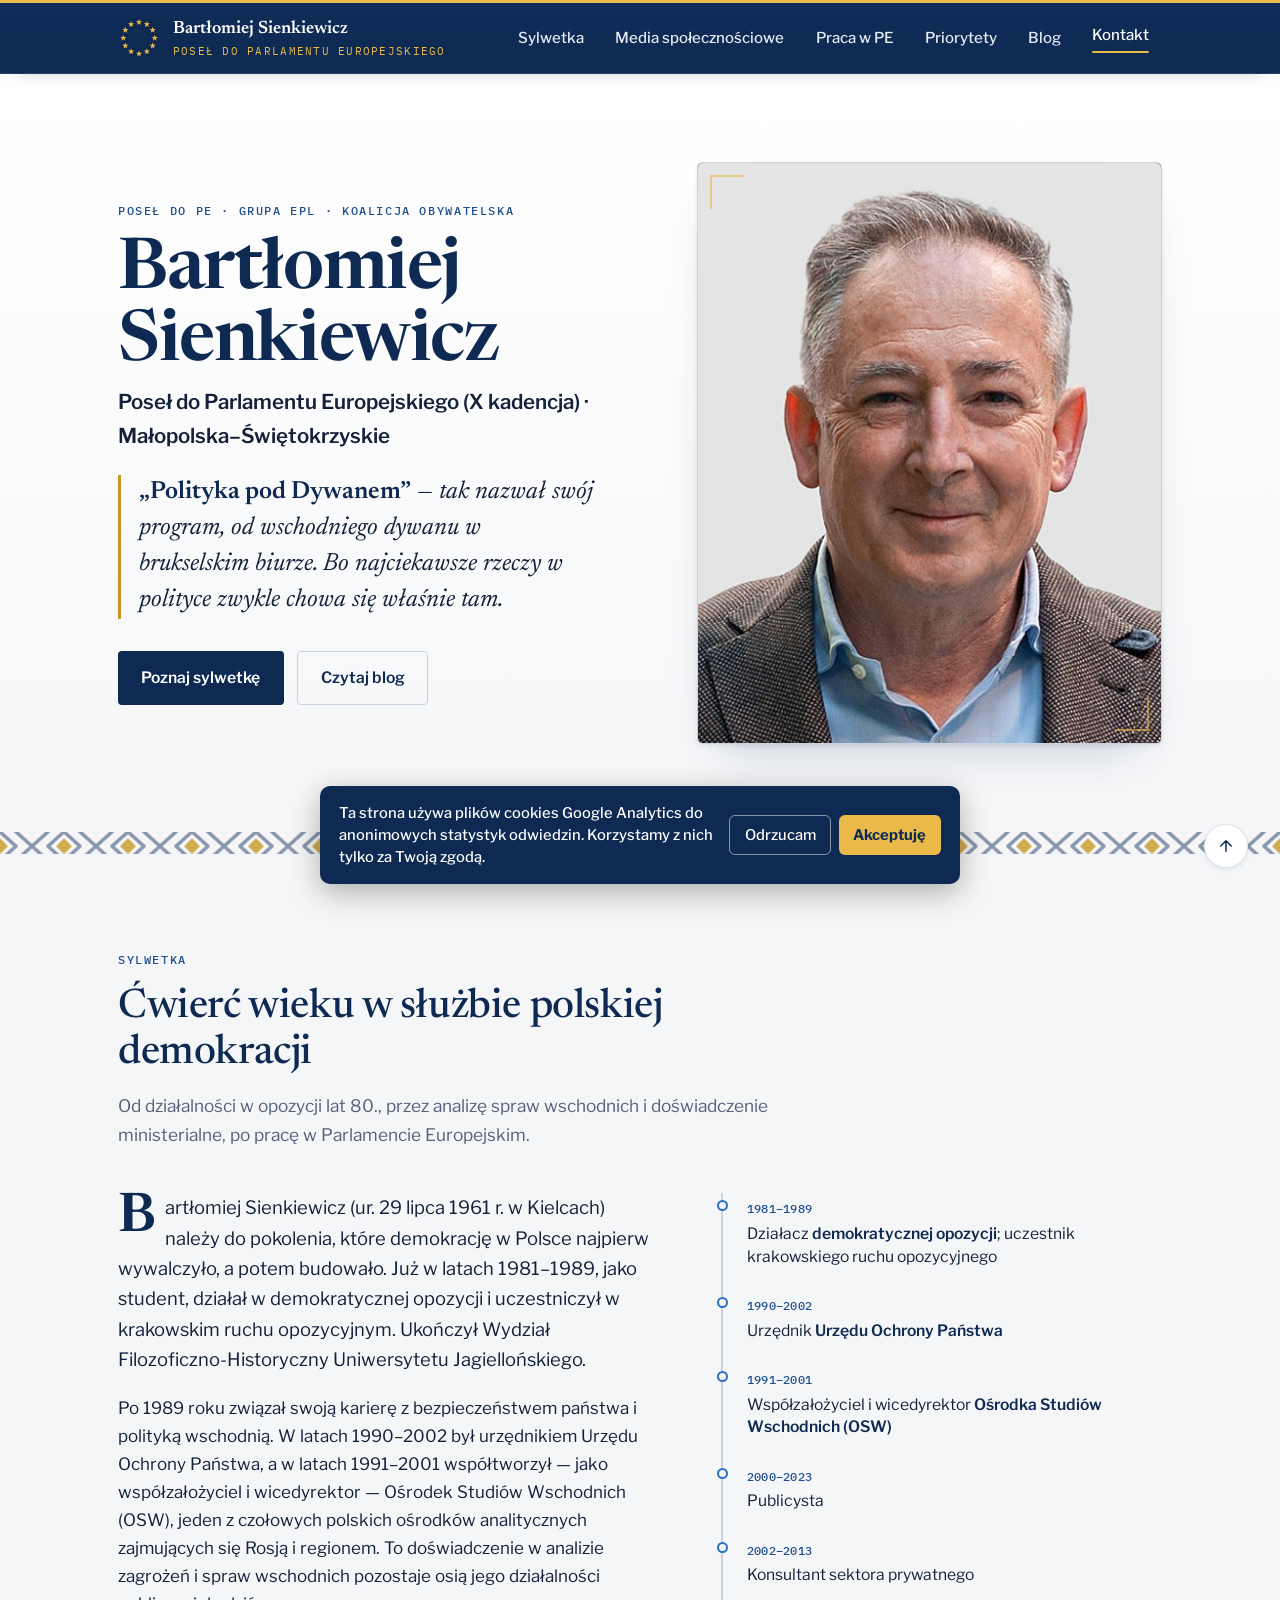
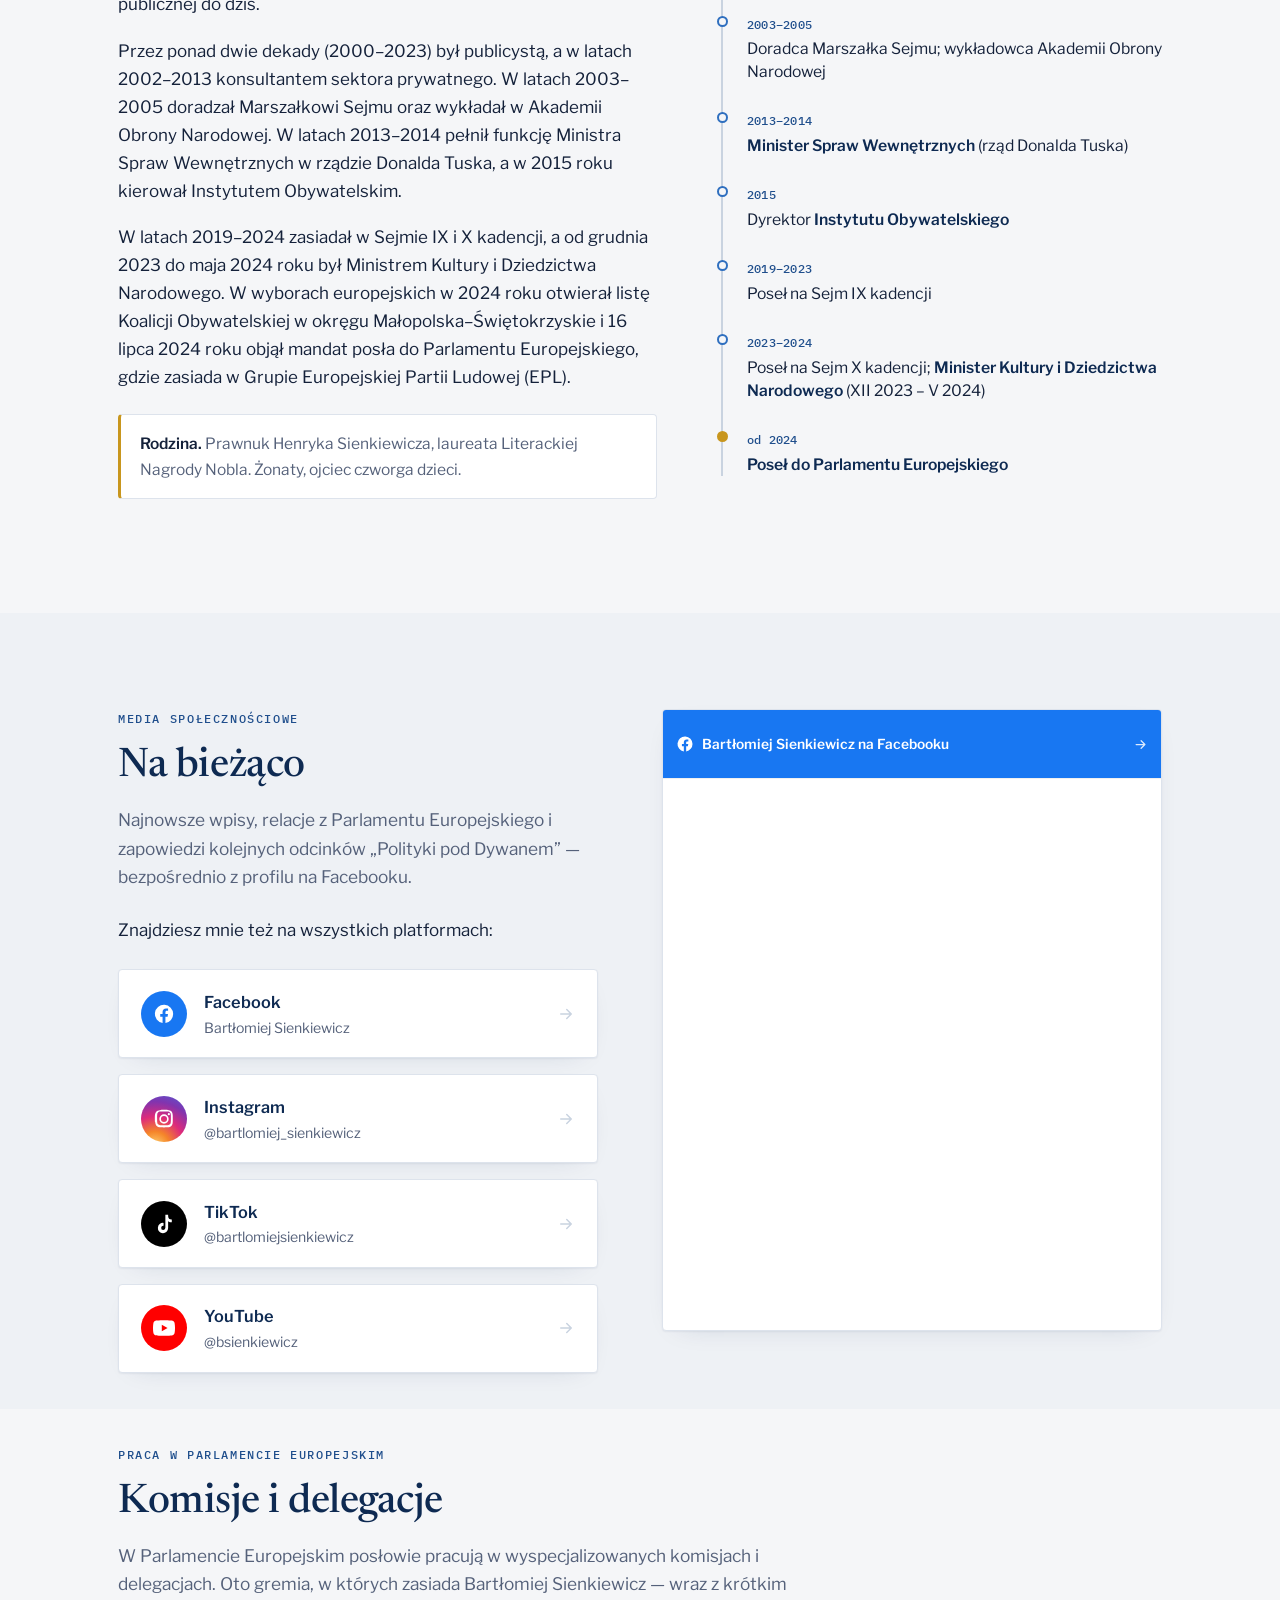
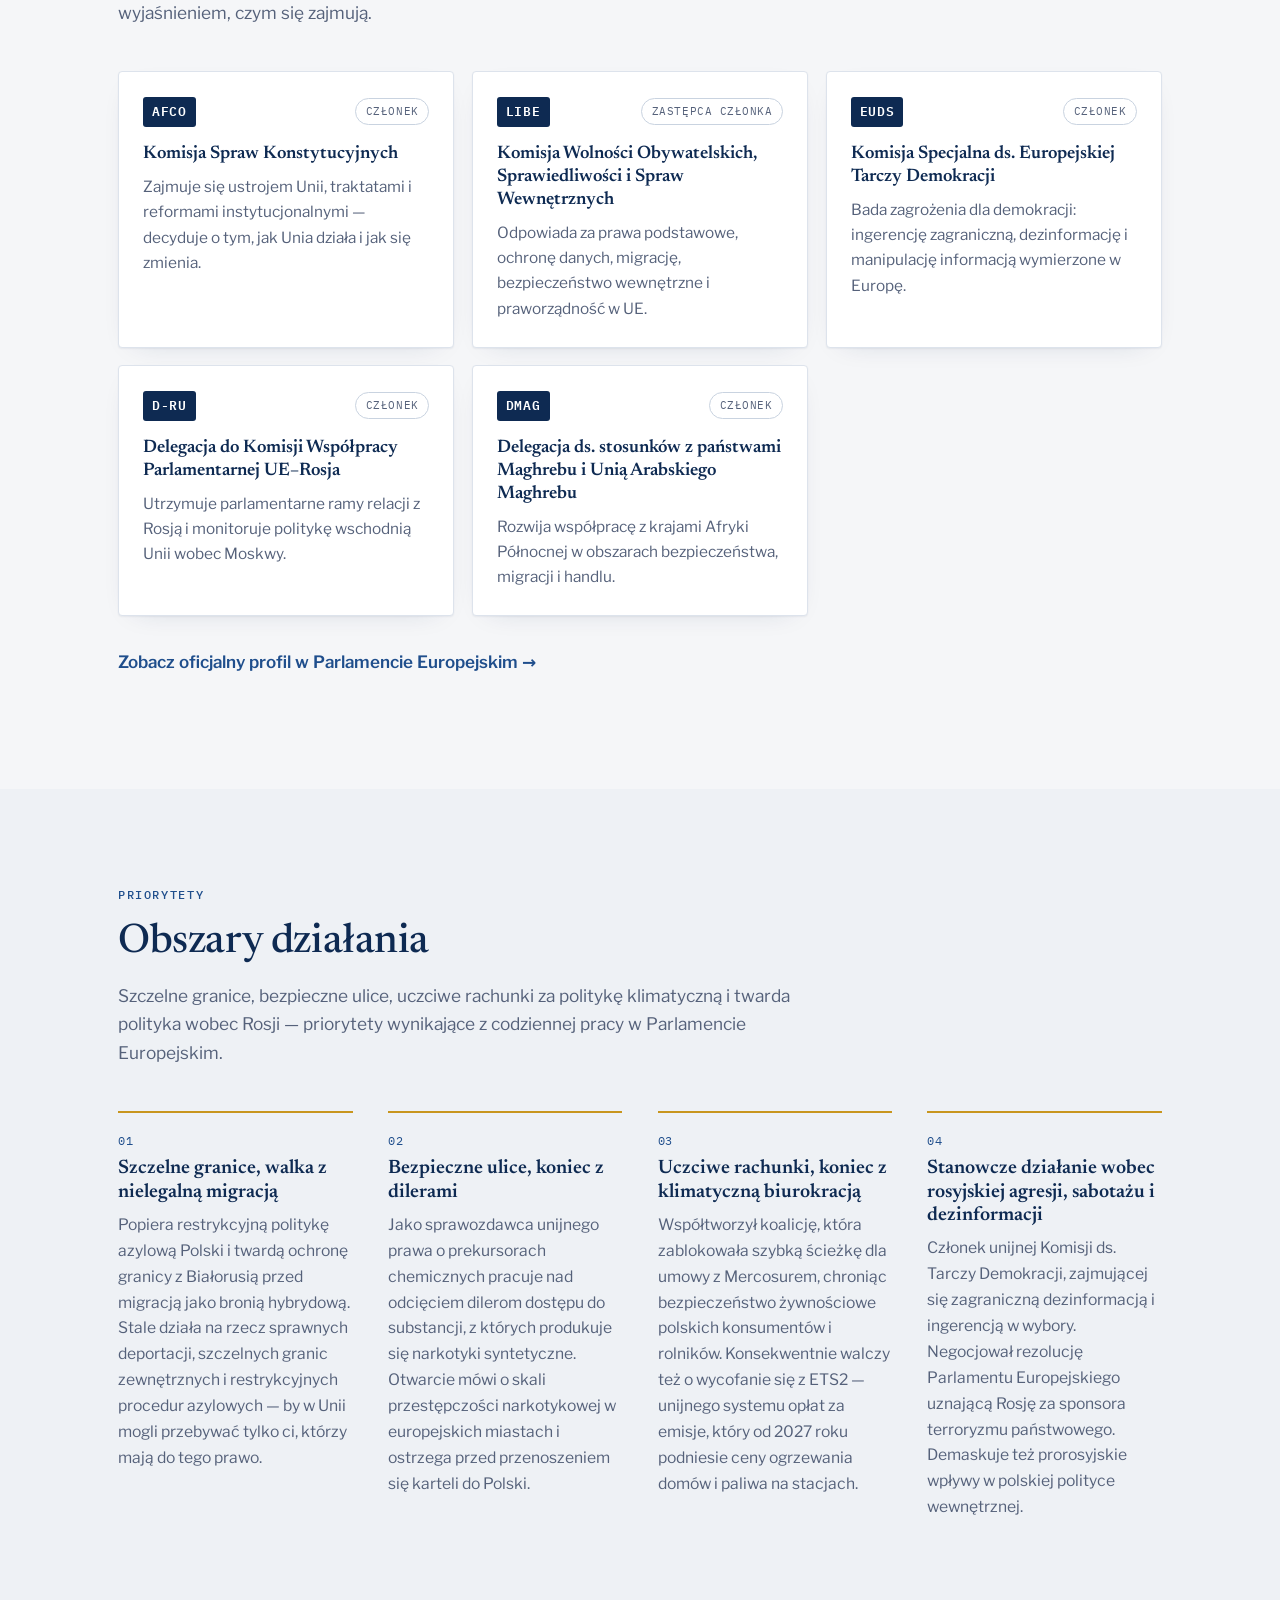
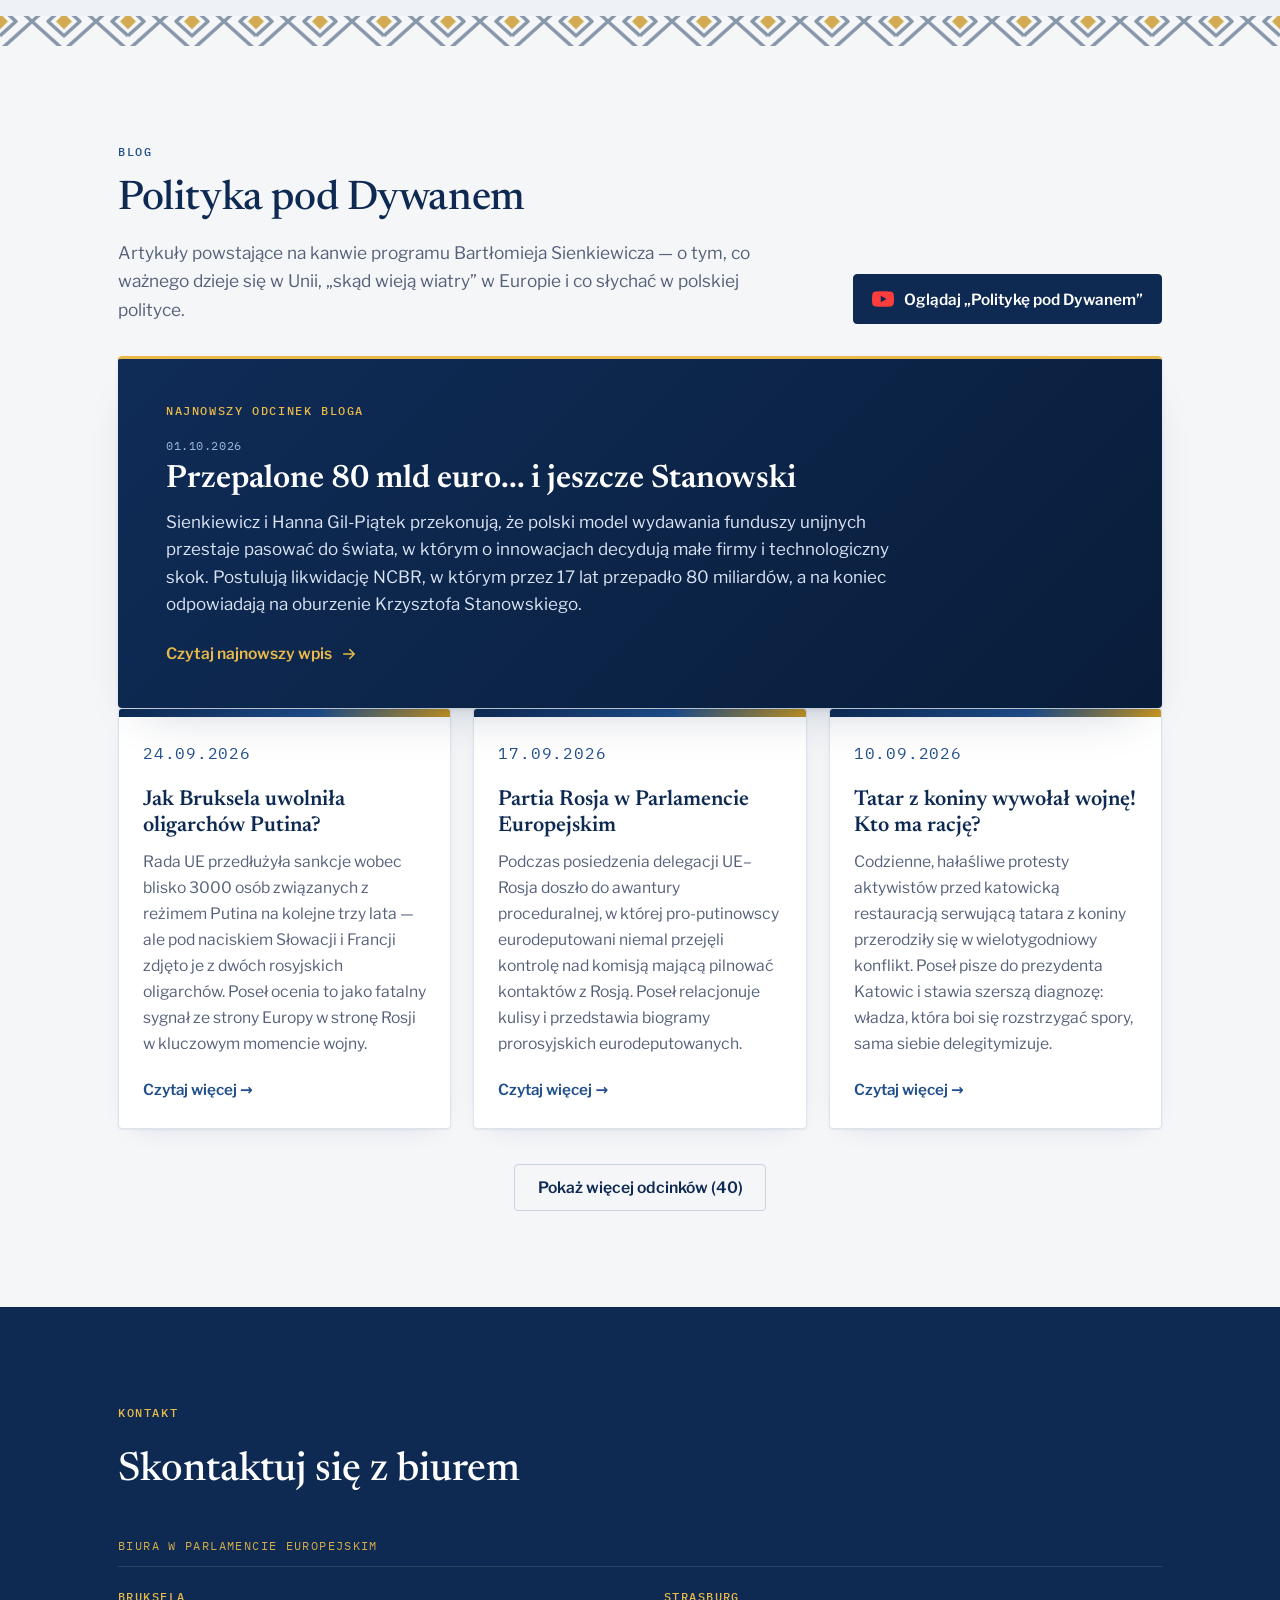
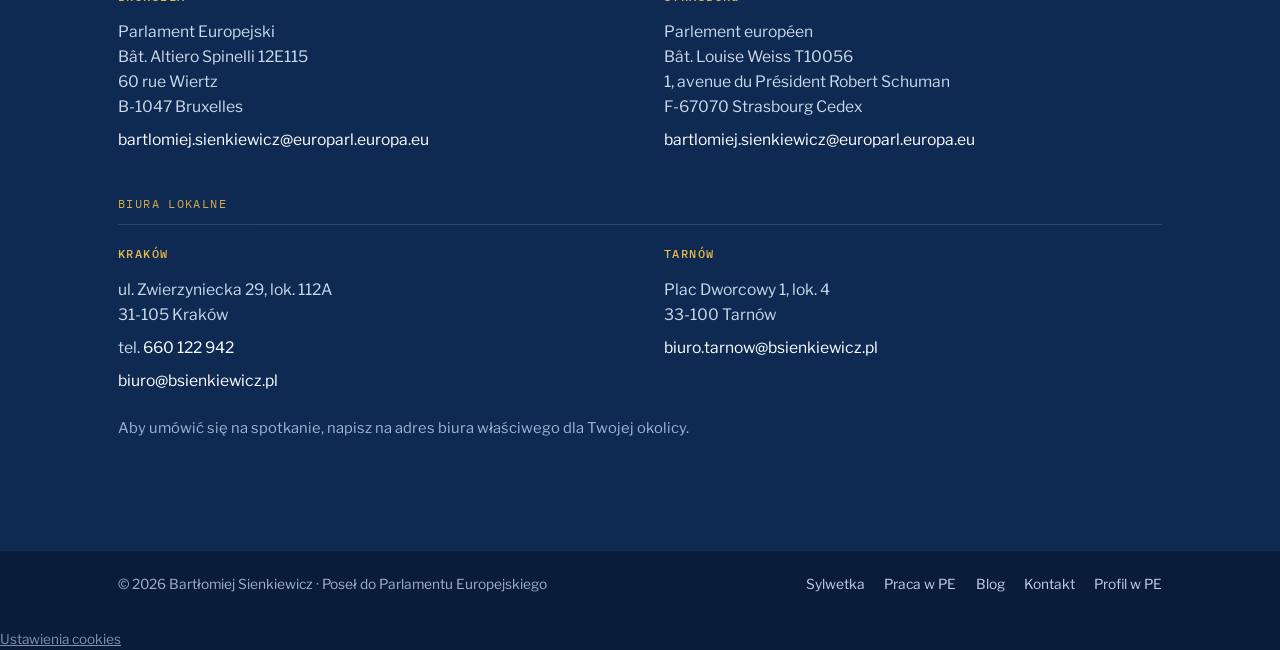
==== commit 180d1472: "Add files via upload" ====
--- a/index.html
+++ b/index.html
@@ -155,7 +155,7 @@
           <p>Po 1989 roku związał swoją karierę z bezpieczeństwem państwa i polityką wschodnią. W latach 1990–2002 był urzędnikiem Urzędu Ochrony Państwa, a w latach 1991–2001 współtworzył — jako współzałożyciel i wicedyrektor — Ośrodek Studiów Wschodnich (OSW), jeden z czołowych polskich ośrodków analitycznych zajmujących się Rosją i regionem. To doświadczenie w analizie zagrożeń i spraw wschodnich pozostaje osią jego działalności publicznej do dziś.</p>
           <p>Przez ponad dwie dekady (2000–2023) był publicystą, a w latach 2002–2013 konsultantem sektora prywatnego. W latach 2003–2005 doradzał Marszałkowi Sejmu oraz wykładał w Akademii Obrony Narodowej. W latach 2013–2014 pełnił funkcję Ministra Spraw Wewnętrznych w rządzie Donalda Tuska, a w 2015 roku kierował Instytutem Obywatelskim.</p>
           <p>W latach 2019–2024 zasiadał w Sejmie IX i X kadencji, a od grudnia 2023 do maja 2024 roku był Ministrem Kultury i Dziedzictwa Narodowego. W wyborach europejskich w 2024 roku otwierał listę Koalicji Obywatelskiej w okręgu Małopolska–Świętokrzyskie i 16 lipca 2024 roku objął mandat posła do Parlamentu Europejskiego, gdzie zasiada w Grupie Europejskiej Partii Ludowej (EPL).</p>
-          <p class="heritage"><strong>Rodzina.</strong> Prawnuk Henryka Sienkiewicza, laureata Literackiej Nagrody Nobla. Ojciec czworga dzieci.</p>
+          <p class="heritage"><strong>Rodzina.</strong> Prawnuk Henryka Sienkiewicza, laureata Literackiej Nagrody Nobla. Żonaty, ojciec czworga dzieci.</p>
         </div>
         <div class="reveal" aria-label="Kalendarium działalności">
           <ol class="timeline">
@@ -230,7 +230,7 @@
   </section>
 
   <!-- WORK IN THE EP -->
-  <section class="section alt" id="work" aria-labelledby="work-h" style="padding-top:clamp(1.25rem,3vw,2.25rem);">
+  <section class="section" id="work" aria-labelledby="work-h" style="padding-top:clamp(1.25rem,3vw,2.25rem);">
     <div class="wrap">
       <div class="section-head reveal">
         <p class="eyebrow">Praca w Parlamencie Europejskim</p>
@@ -269,7 +269,7 @@
   </section>
 
   <!-- PRIORITIES -->
-  <section class="section priorities" id="priorities" aria-labelledby="prio-h">
+  <section class="section alt priorities" id="priorities" aria-labelledby="prio-h">
     <div class="wrap">
       <div class="section-head reveal">
         <p class="eyebrow">Priorytety</p>
@@ -290,7 +290,7 @@
         <div class="prio reveal">
           <p class="n">03</p>
           <h3>Uczciwe rachunki, koniec z klimatyczną biurokracją</h3>
-          <p>Współtworzył koalicję, która zablokowała szybką ścieżkę dla umowy z Mercosurem, chroniąc bezpieczeństwo żywnościowe i polskich rolników. Konsekwentnie walczy też o wycofanie się z ETS2 — unijnego systemu opłat za emisje, który od 2027 roku podniesie ceny ogrzewania domów i paliwa na stacjach.</p>
+          <p>Współtworzył koalicję, która zablokowała szybką ścieżkę dla umowy z Mercosurem, chroniąc bezpieczeństwo żywnościowe polskich konsumentów i rolników. Konsekwentnie walczy też o wycofanie się z ETS2 — unijnego systemu opłat za emisje, który od 2027 roku podniesie ceny ogrzewania domów i paliwa na stacjach.</p>
         </div>
         <div class="prio reveal">
           <p class="n">04</p>
@@ -304,7 +304,7 @@
   <svg class="kilim-band kilim-rule tall" preserveAspectRatio="xMidYMid slice" viewBox="0 0 400 30" aria-hidden="true"><rect width="100%" height="30" fill="url(#kilim)"/></svg>
 
   <!-- BLOG -->
-  <section class="section alt" id="blog" aria-labelledby="blog-h">
+  <section class="section" id="blog" aria-labelledby="blog-h">
     <div class="wrap">
       <div class="blog-masthead reveal">
         <div class="section-head" style="margin-bottom:0">
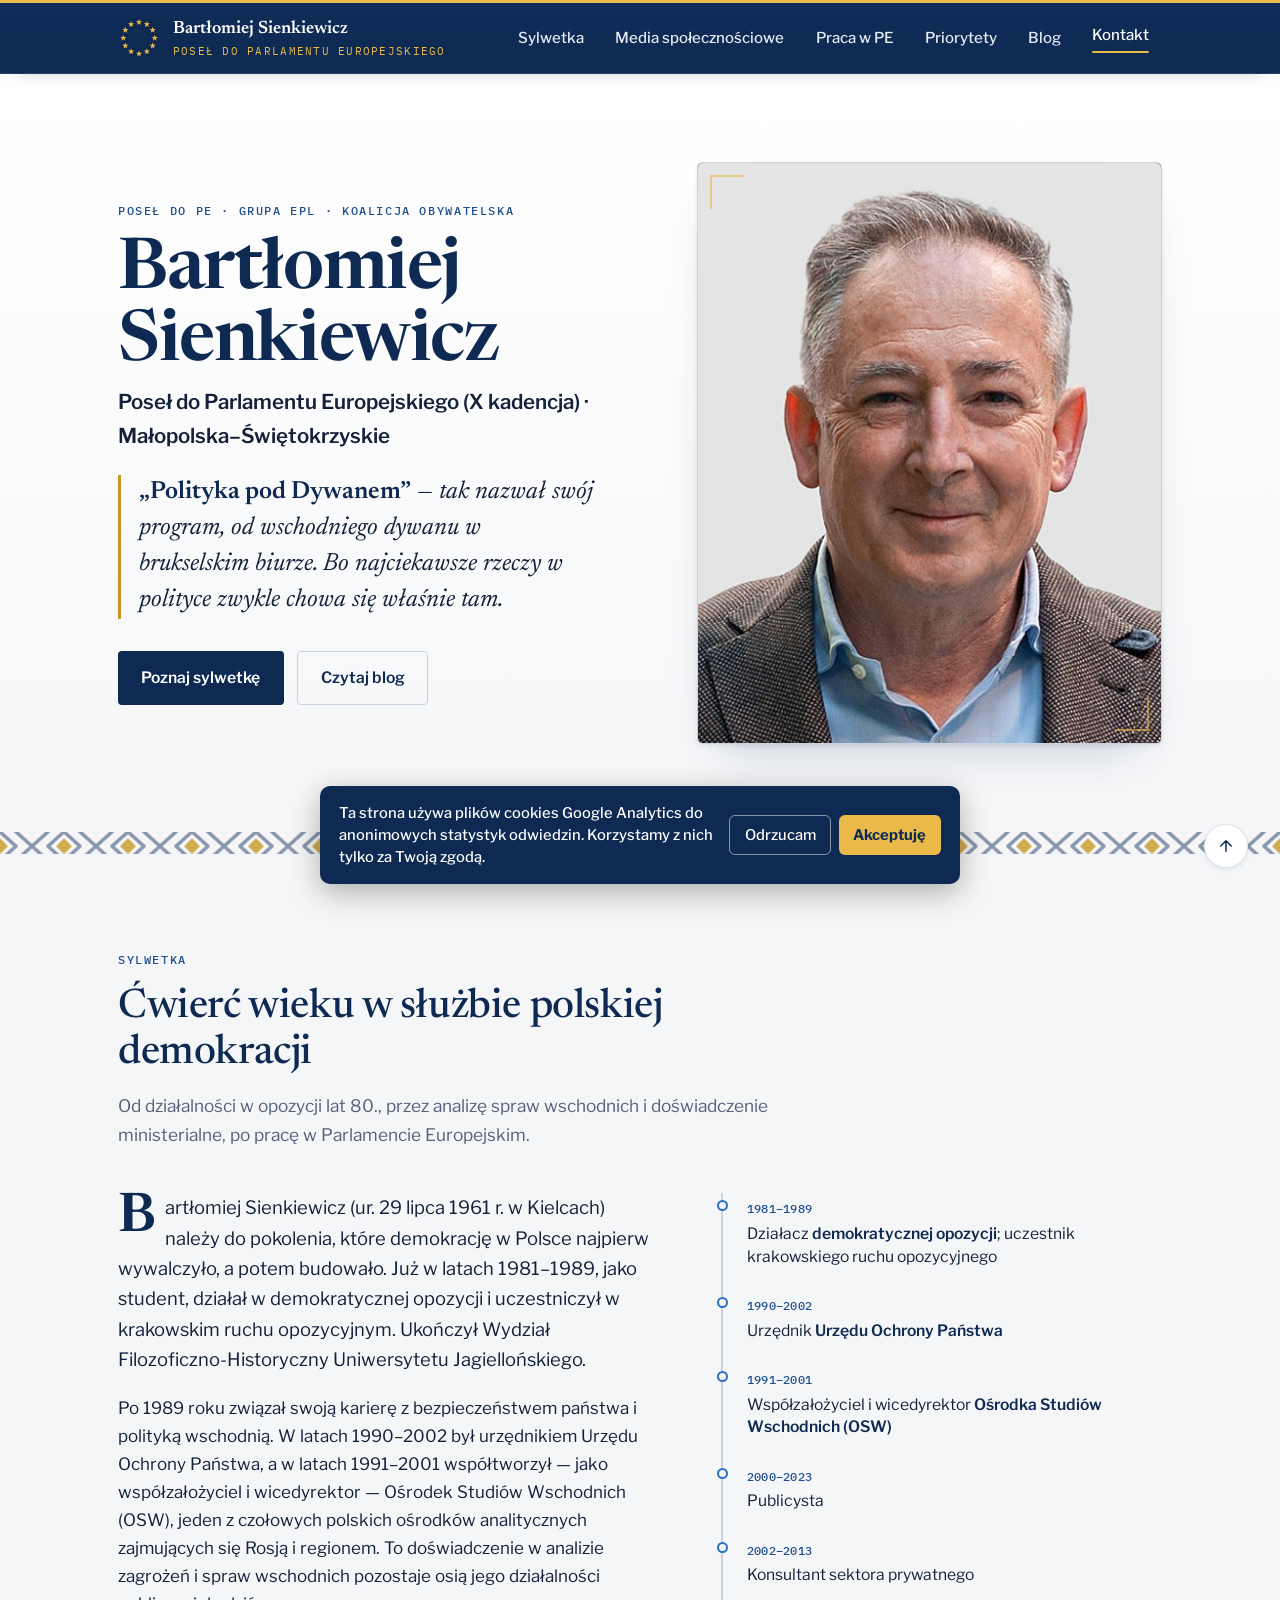
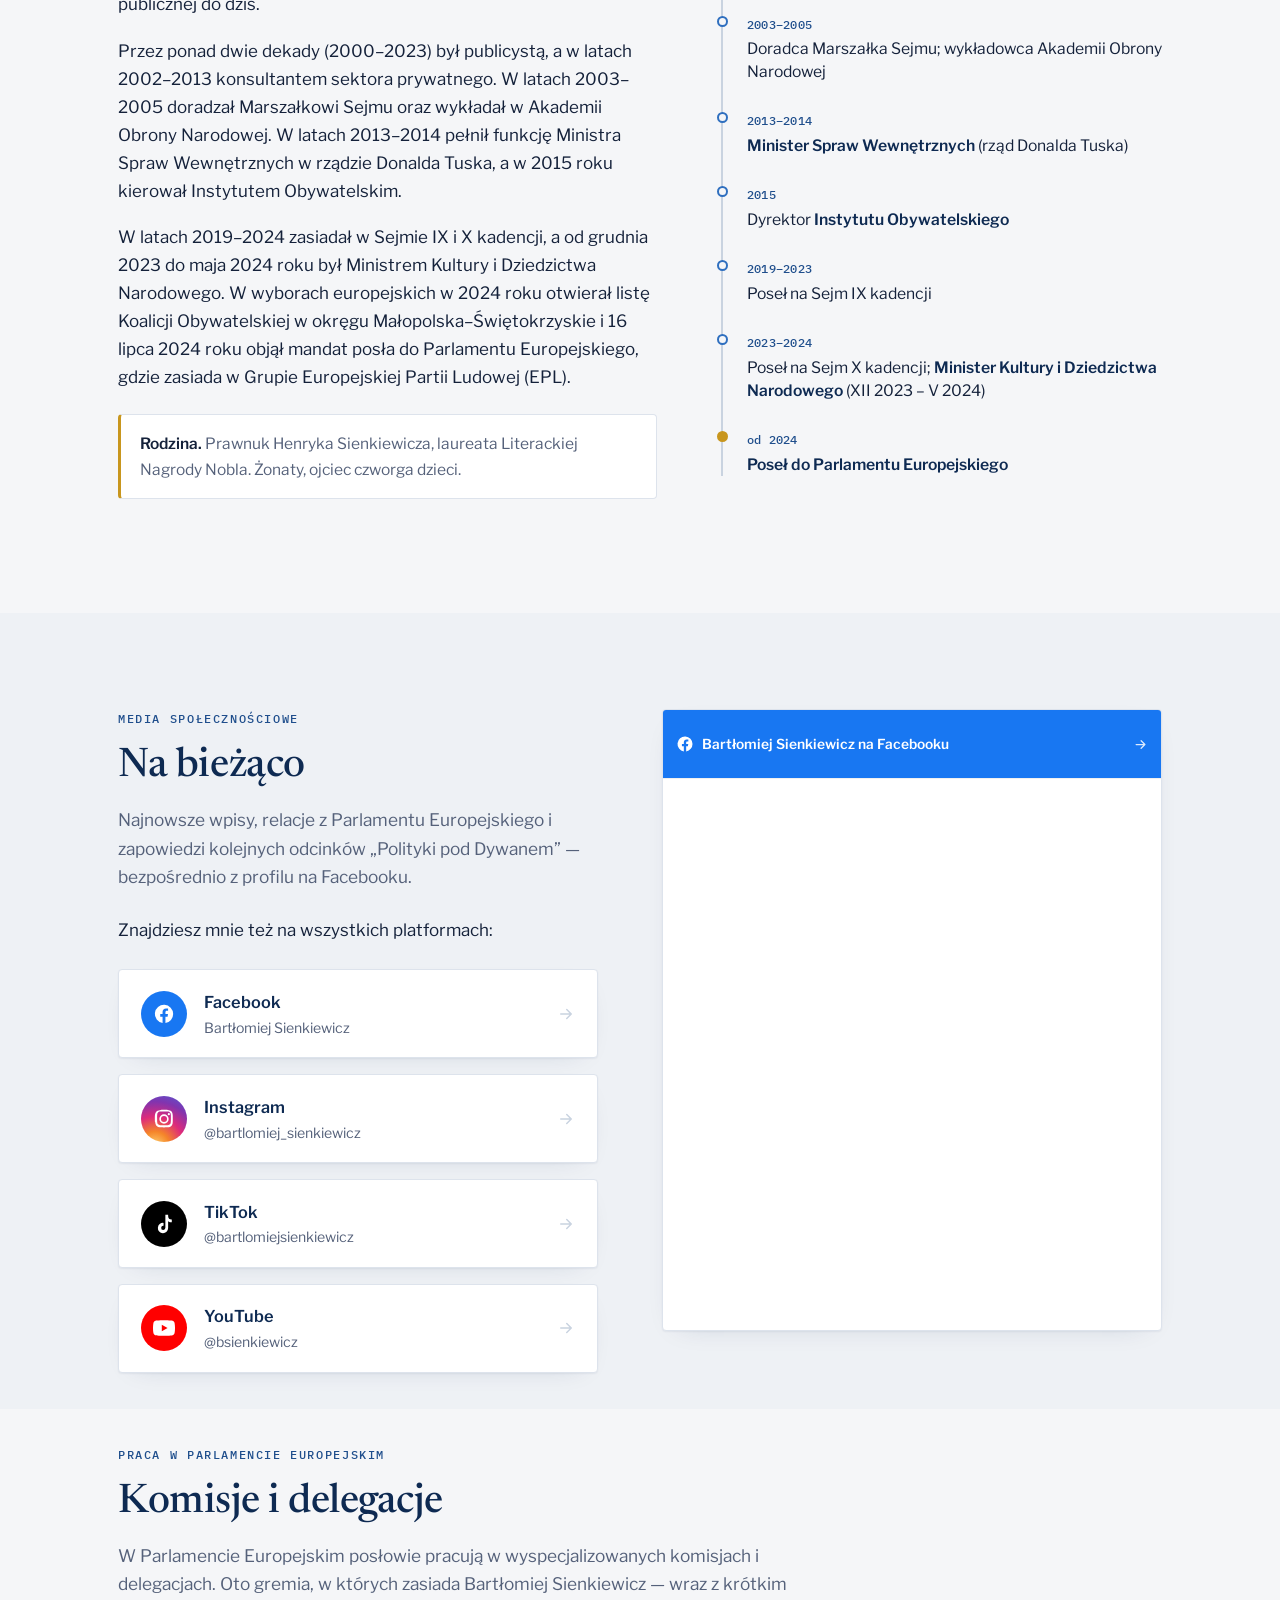
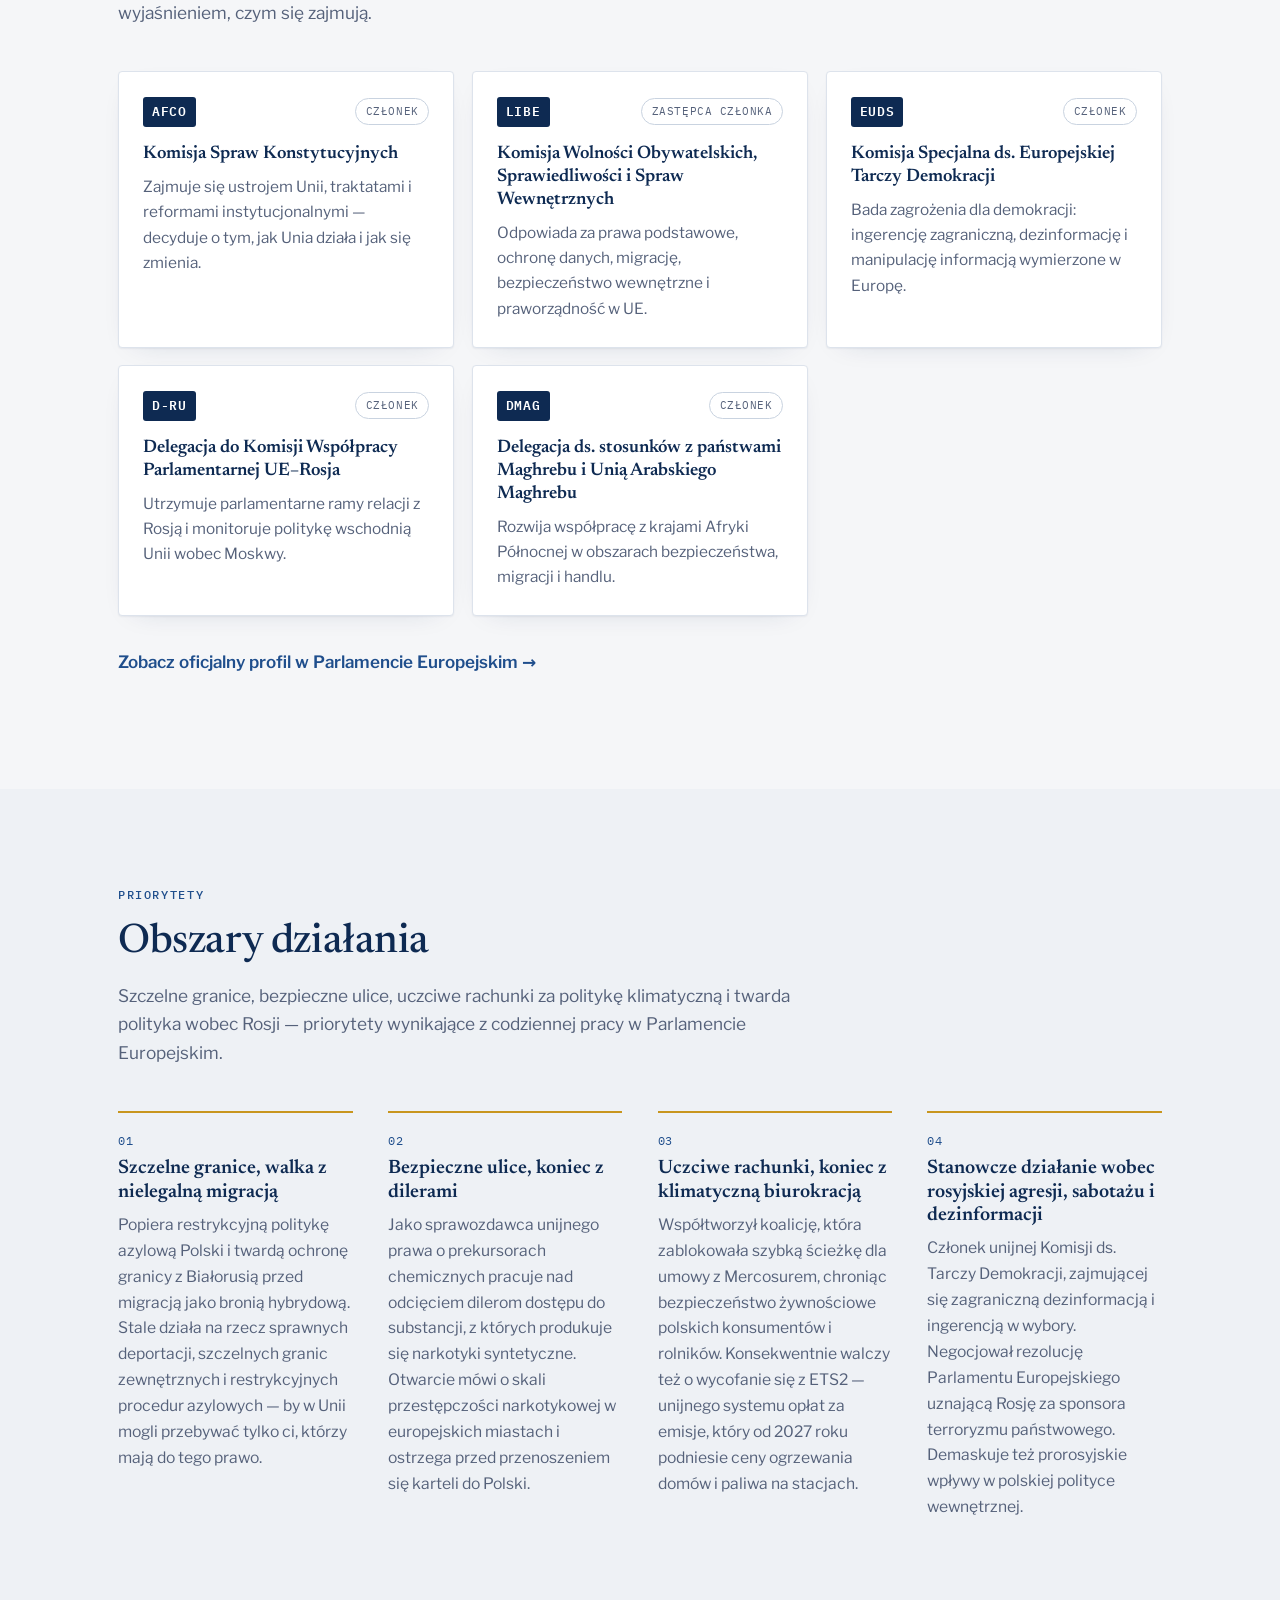
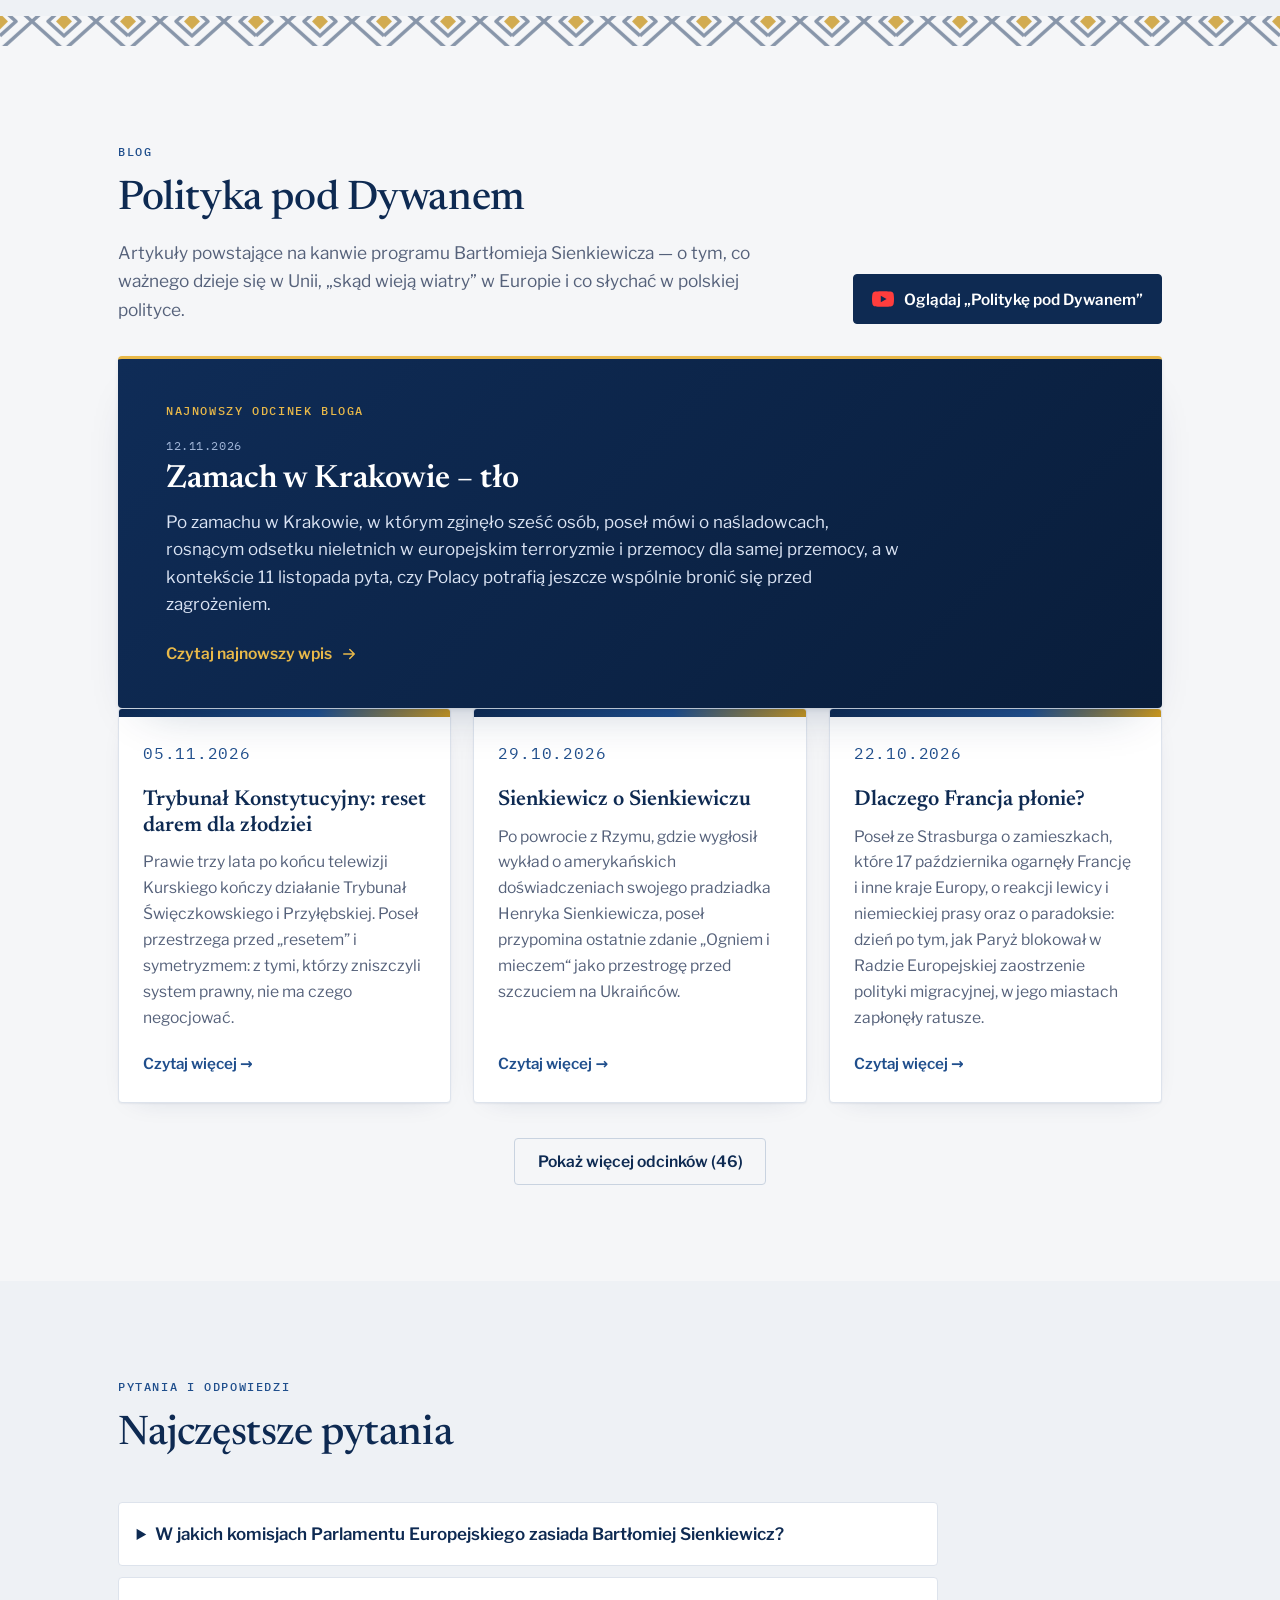
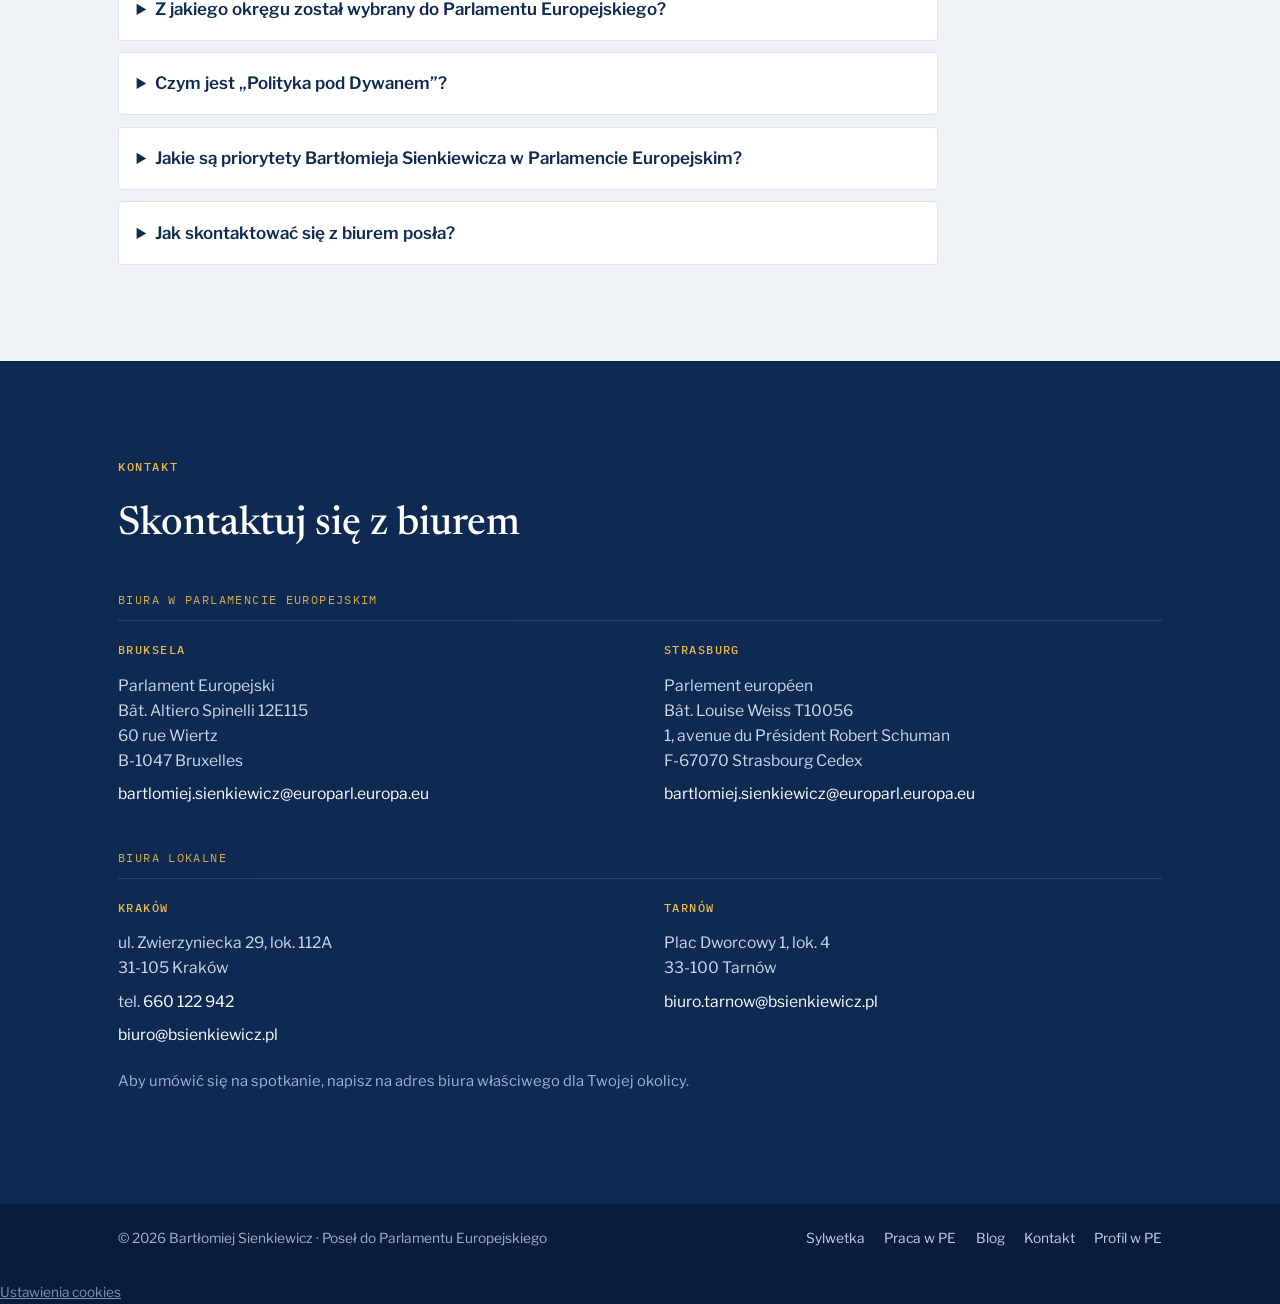
==== commit b89e5b33: "Add files via upload" ====
--- a/index.html
+++ b/index.html
@@ -4,8 +4,8 @@
 <script>document.documentElement.classList.add('js');</script>
 <meta charset="UTF-8">
 <meta name="viewport" content="width=device-width, initial-scale=1.0">
-<title>Bartłomiej Sienkiewicz — Poseł do Parlamentu Europejskiego</title>
-<meta name="description" content="Bartłomiej Sienkiewicz, poseł do Parlamentu Europejskiego (Grupa EPL): szczelne granice i koniec nielegalnej migracji, bezpieczne ulice i walka z dilerami narkotyków, uczciwe rachunki bez kosztownej unijnej biurokracji klimatycznej oraz twarda polityka wobec Rosji i jej dezinformacji. Sylwetka, praca w Parlamencie Europejskim i blog „Polityka pod Dywanem”.">
+<title>Bartłomiej Sienkiewicz — europoseł, Małopolska i Świętokrzyskie</title>
+<meta name="description" content="Bartłomiej Sienkiewicz, europoseł (EPL, KO) z Małopolski i Świętokrzyskiego: bezpieczeństwo, migracja, polityka wobec Rosji. Blog „Polityka pod Dywanem”.">
 <meta name="robots" content="index, follow, max-image-preview:large">
 <meta name="author" content="Bartłomiej Sienkiewicz">
 <link rel="canonical" href="%%SITE_URL%%/">
@@ -21,12 +21,14 @@
 <meta property="og:image" content="%%SITE_URL%%/og-image.jpg">
 <meta property="og:image:width" content="1200">
 <meta property="og:image:height" content="630">
+<meta property="og:image:alt" content="Bartłomiej Sienkiewicz, poseł do Parlamentu Europejskiego">
 
 <!-- Twitter/X Card -->
 <meta name="twitter:card" content="summary_large_image">
 <meta name="twitter:title" content="Bartłomiej Sienkiewicz — Poseł do Parlamentu Europejskiego">
 <meta name="twitter:description" content="Szczelne granice, bezpieczne ulice, uczciwe rachunki i twarda polityka wobec Rosji. Sylwetka, praca w Parlamencie Europejskim i blog „Polityka pod Dywanem”.">
 <meta name="twitter:image" content="%%SITE_URL%%/og-image.jpg">
+<meta name="twitter:image:alt" content="Bartłomiej Sienkiewicz, poseł do Parlamentu Europejskiego">
 
 <meta name="theme-color" content="#0e2a52">
 <link rel="icon" type="image/svg+xml" href="/favicon.svg">
@@ -38,20 +40,45 @@
 
 <link rel="stylesheet" href="/styles.css">
 
-<!-- Dane strukturalne: osoba (sprawdzone fakty) -->
+<!-- Dane strukturalne: osoba -->
 <script type="application/ld+json">
 {
   "@context": "https://schema.org",
   "@type": "Person",
+  "@id": "%%SITE_URL%%/#person",
   "name": "Bartłomiej Sienkiewicz",
   "url": "%%SITE_URL%%/",
   "birthDate": "1961-07-29",
   "birthPlace": "Kielce, Polska",
   "jobTitle": "Poseł do Parlamentu Europejskiego",
   "alumniOf": "Uniwersytet Jagielloński",
-  "memberOf": "Grupa Europejskiej Partii Ludowej (EPL)",
+  "worksFor": {
+    "@type": "Organization",
+    "name": "Parlament Europejski",
+    "url": "https://www.europarl.europa.eu"
+  },
+  "memberOf": [
+    {
+      "@type": "Organization",
+      "name": "Grupa Europejskiej Partii Ludowej (EPL)"
+    },
+    {
+      "@type": "Organization",
+      "name": "Koalicja Obywatelska"
+    },
+    {
+      "@type": "Organization",
+      "name": "Komisja Spraw Konstytucyjnych Parlamentu Europejskiego (AFCO)"
+    },
+    {
+      "@type": "Organization",
+      "name": "Komisja Specjalna ds. Europejskiej Tarczy Demokracji Parlamentu Europejskiego"
+    }
+  ],
   "sameAs": [
     "https://www.europarl.europa.eu/meps/en/86057",
+    "https://pl.wikipedia.org/wiki/Bart%C5%82omiej_Sienkiewicz",
+    "https://www.wikidata.org/wiki/Q5213246",
     "https://www.facebook.com/SienkiewiczB",
     "https://www.instagram.com/bartlomiej_sienkiewicz/",
     "https://www.tiktok.com/@bartlomiejsienkiewicz",
@@ -59,17 +86,77 @@
   ]
 }
 </script>
-<!-- Dane strukturalne: strona i nawigacja okruszkowa -->
+<!-- Dane strukturalne: strona -->
 <script type="application/ld+json">
 {
   "@context": "https://schema.org",
   "@type": "WebSite",
+  "@id": "%%SITE_URL%%/#website",
   "name": "Bartłomiej Sienkiewicz — Poseł do Parlamentu Europejskiego",
   "url": "%%SITE_URL%%/",
   "inLanguage": "pl-PL",
-  "publisher": { "@type": "Person", "name": "Bartłomiej Sienkiewicz" }
+  "publisher": {
+    "@id": "%%SITE_URL%%/#person"
+  }
 }
 </script>
+<!-- Dane strukturalne: najczęstsze pytania (te same treści co sekcja FAQ na stronie) -->
+<script type="application/ld+json">
+{
+  "@context": "https://schema.org",
+  "@type": "FAQPage",
+  "inLanguage": "pl-PL",
+  "mainEntity": [
+    {
+      "@type": "Question",
+      "name": "W jakich komisjach Parlamentu Europejskiego zasiada Bartłomiej Sienkiewicz?",
+      "acceptedAnswer": {
+        "@type": "Answer",
+        "text": "Jest członkiem Komisji Spraw Konstytucyjnych (AFCO) oraz Komisji Specjalnej ds. Europejskiej Tarczy Demokracji, a także zastępcą członka Komisji Wolności Obywatelskich, Sprawiedliwości i Spraw Wewnętrznych (LIBE). Należy również do Delegacji do Komisji Współpracy Parlamentarnej UE–Rosja i Delegacji ds. stosunków z państwami Maghrebu."
+      }
+    },
+    {
+      "@type": "Question",
+      "name": "Z jakiego okręgu został wybrany do Parlamentu Europejskiego?",
+      "acceptedAnswer": {
+        "@type": "Answer",
+        "text": "Został wybrany z listy Koalicji Obywatelskiej w okręgu obejmującym Małopolskę i Świętokrzyskie. Zasiada w Parlamencie Europejskim X kadencji, w Grupie Europejskiej Partii Ludowej (EPL)."
+      }
+    },
+    {
+      "@type": "Question",
+      "name": "Czym jest „Polityka pod Dywanem”?",
+      "acceptedAnswer": {
+        "@type": "Answer",
+        "text": "To program i blog Bartłomieja Sienkiewicza o tym, co ważnego dzieje się w Unii Europejskiej, skąd „wieją wiatry” w Europie i co słychać w polskiej polityce. Nazwa pochodzi od wschodniego dywanu w brukselskim biurze. Odcinki ukazują się zwykle w czwartki na kanale YouTube @bsienkiewicz, a na tej stronie każdy z nich ma wersję pisemną."
+      }
+    },
+    {
+      "@type": "Question",
+      "name": "Jakie są priorytety Bartłomieja Sienkiewicza w Parlamencie Europejskim?",
+      "acceptedAnswer": {
+        "@type": "Answer",
+        "text": "Według strony są to: szczelne granice i ograniczenie nielegalnej migracji, bezpieczeństwo i walka z narkotykami, uczciwe rachunki bez kosztownej unijnej biurokracji klimatycznej oraz twarda polityka wobec Rosji i jej dezinformacji. Szczegóły znajdują się w sekcji „Obszary działania”."
+      }
+    },
+    {
+      "@type": "Question",
+      "name": "Jak skontaktować się z biurem posła?",
+      "acceptedAnswer": {
+        "@type": "Answer",
+        "text": "Biura w Parlamencie Europejskim działają w Brukseli i Strasburgu, a biura lokalne w Krakowie i Tarnowie. Adresy i dane kontaktowe są w sekcji „Kontakt”. Aby umówić się na spotkanie, należy napisać na adres biura właściwego dla swojej okolicy."
+      }
+    }
+  ]
+}
+</script>
+<!-- Dane strukturalne: lista wpisów bloga dodawana automatycznie przez build.js -->
+<style>
+.faq-list{max-width:820px;margin-top:1.6rem;display:grid;gap:.7rem}
+.faq-list details{background:var(--card);border:1px solid var(--line);border-radius:var(--radius);padding:.2rem 1.1rem}
+.faq-list summary{cursor:pointer;font-weight:600;color:var(--navy);padding:.85rem 0}
+.faq-list details p{margin:0 0 1rem;color:var(--muted)}
+</style>
 </head>
 <body>
 <a class="skip" href="#landing">Przejdź do treści</a>
@@ -218,9 +305,8 @@
             <!-- Wypełniane automatycznie: patrz CONFIG.facebookPage w skrypcie poniżej -->
             <div class="fb-placeholder">
               <div>
-                <p style="margin:0 0 .3rem;font-weight:600;color:var(--navy);">Okno Facebooka</p>
-                <p style="margin:0;font-size:.94rem;">Pojawi się tu automatycznie po wpisaniu adresu strony na Facebooku w ustawieniach pliku.</p>
-                <span class="ph-chip">[PLACEHOLDER: adres strony na Facebooku]</span>
+                <p style="margin:0 0 .3rem;font-weight:600;color:var(--navy);">Profil na Facebooku</p>
+                <p style="margin:0;font-size:.94rem;"><a href="https://www.facebook.com/SienkiewiczB" target="_blank" rel="noopener">Otwórz stronę Bartłomieja Sienkiewicza na Facebooku</a></p>
               </div>
             </div>
           </div>
@@ -333,14 +419,24 @@
       <div class="grid-toggle-wrap" id="grid-toggle-wrap">
         <button type="button" class="btn btn-ghost" id="grid-toggle-btn">Pokaż więcej odcinków</button>
       </div>
-      <noscript>
-        <style>#featured-episode, #post-grid, #grid-toggle-wrap { display:none !important; }</style>
-        <p style="padding:1.5rem;background:var(--card);border:1px solid var(--line);border-radius:var(--radius);color:var(--muted);">
-          Lista odcinków ładuje się dynamicznie i wymaga włączonego JavaScriptu, który jest tu wyłączony
-          (często zdarza się to w podglądach plików w aplikacjach takich jak WhatsApp czy poczta —
-          wystarczy otworzyć ten plik wprost w przeglądarce, np. Chrome lub Safari).
-        </p>
-      </noscript>
+      <noscript><style>#grid-toggle-wrap{display:none !important;}</style></noscript>
+    </div>
+  </section>
+
+  <!-- FAQ -->
+  <section class="section alt" id="faq" aria-labelledby="faq-h">
+    <div class="wrap">
+      <div class="section-head reveal">
+        <p class="eyebrow">Pytania i odpowiedzi</p>
+        <h2 id="faq-h">Najczęstsze pytania</h2>
+      </div>
+      <div class="faq-list reveal">
+        <details><summary>W jakich komisjach Parlamentu Europejskiego zasiada Bartłomiej Sienkiewicz?</summary><p>Jest członkiem Komisji Spraw Konstytucyjnych (AFCO) oraz Komisji Specjalnej ds. Europejskiej Tarczy Demokracji, a także zastępcą członka Komisji Wolności Obywatelskich, Sprawiedliwości i Spraw Wewnętrznych (LIBE). Należy również do Delegacji do Komisji Współpracy Parlamentarnej UE–Rosja i Delegacji ds. stosunków z państwami Maghrebu.</p></details>
+        <details><summary>Z jakiego okręgu został wybrany do Parlamentu Europejskiego?</summary><p>Został wybrany z listy Koalicji Obywatelskiej w okręgu obejmującym Małopolskę i Świętokrzyskie. Zasiada w Parlamencie Europejskim X kadencji, w Grupie Europejskiej Partii Ludowej (EPL).</p></details>
+        <details><summary>Czym jest „Polityka pod Dywanem”?</summary><p>To program i blog Bartłomieja Sienkiewicza o tym, co ważnego dzieje się w Unii Europejskiej, skąd „wieją wiatry” w Europie i co słychać w polskiej polityce. Nazwa pochodzi od wschodniego dywanu w brukselskim biurze. Odcinki ukazują się zwykle w czwartki na kanale YouTube @bsienkiewicz, a na tej stronie każdy z nich ma wersję pisemną.</p></details>
+        <details><summary>Jakie są priorytety Bartłomieja Sienkiewicza w Parlamencie Europejskim?</summary><p>Według strony są to: szczelne granice i ograniczenie nielegalnej migracji, bezpieczeństwo i walka z narkotykami, uczciwe rachunki bez kosztownej unijnej biurokracji klimatycznej oraz twarda polityka wobec Rosji i jej dezinformacji. Szczegóły znajdują się w sekcji „Obszary działania”.</p></details>
+        <details><summary>Jak skontaktować się z biurem posła?</summary><p>Biura w Parlamencie Europejskim działają w Brukseli i Strasburgu, a biura lokalne w Krakowie i Tarnowie. Adresy i dane kontaktowe są w sekcji „Kontakt”. Aby umówić się na spotkanie, należy napisać na adres biura właściwego dla swojej okolicy.</p></details>
+      </div>
     </div>
   </section>
 
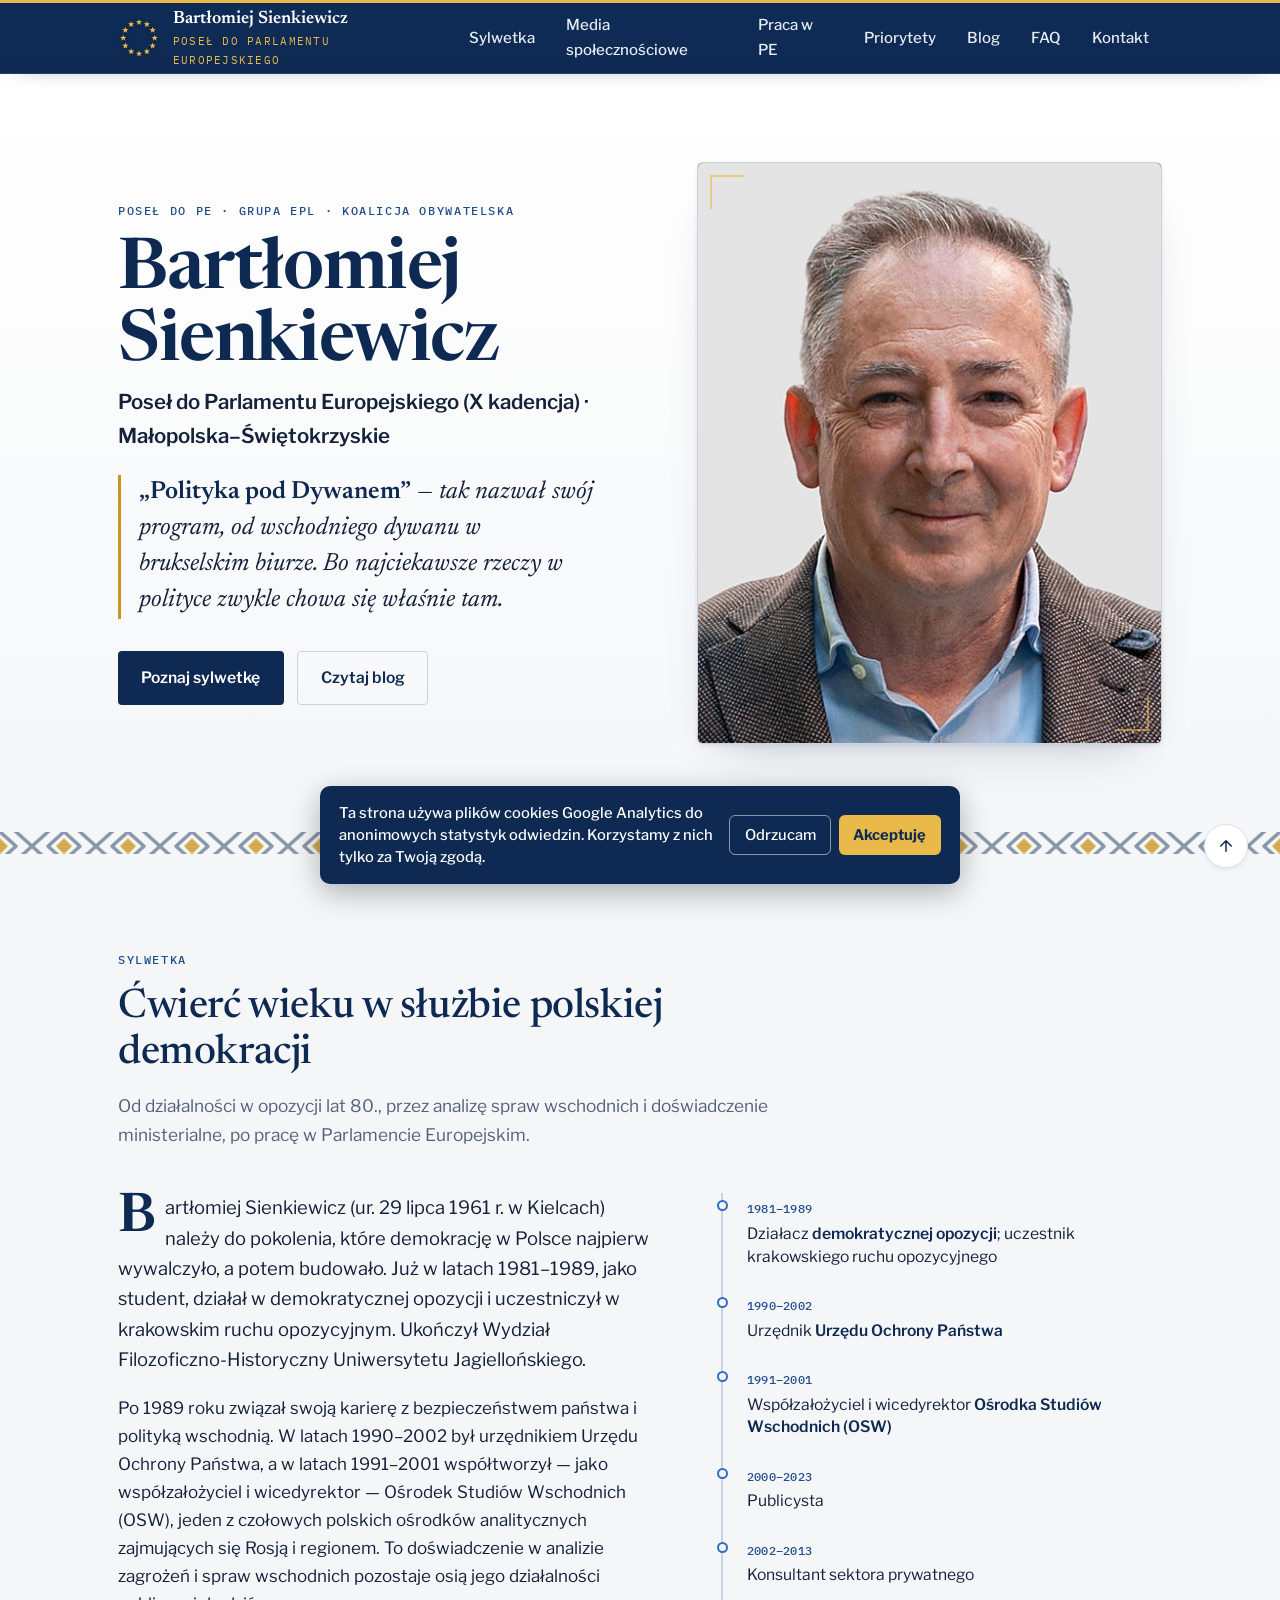
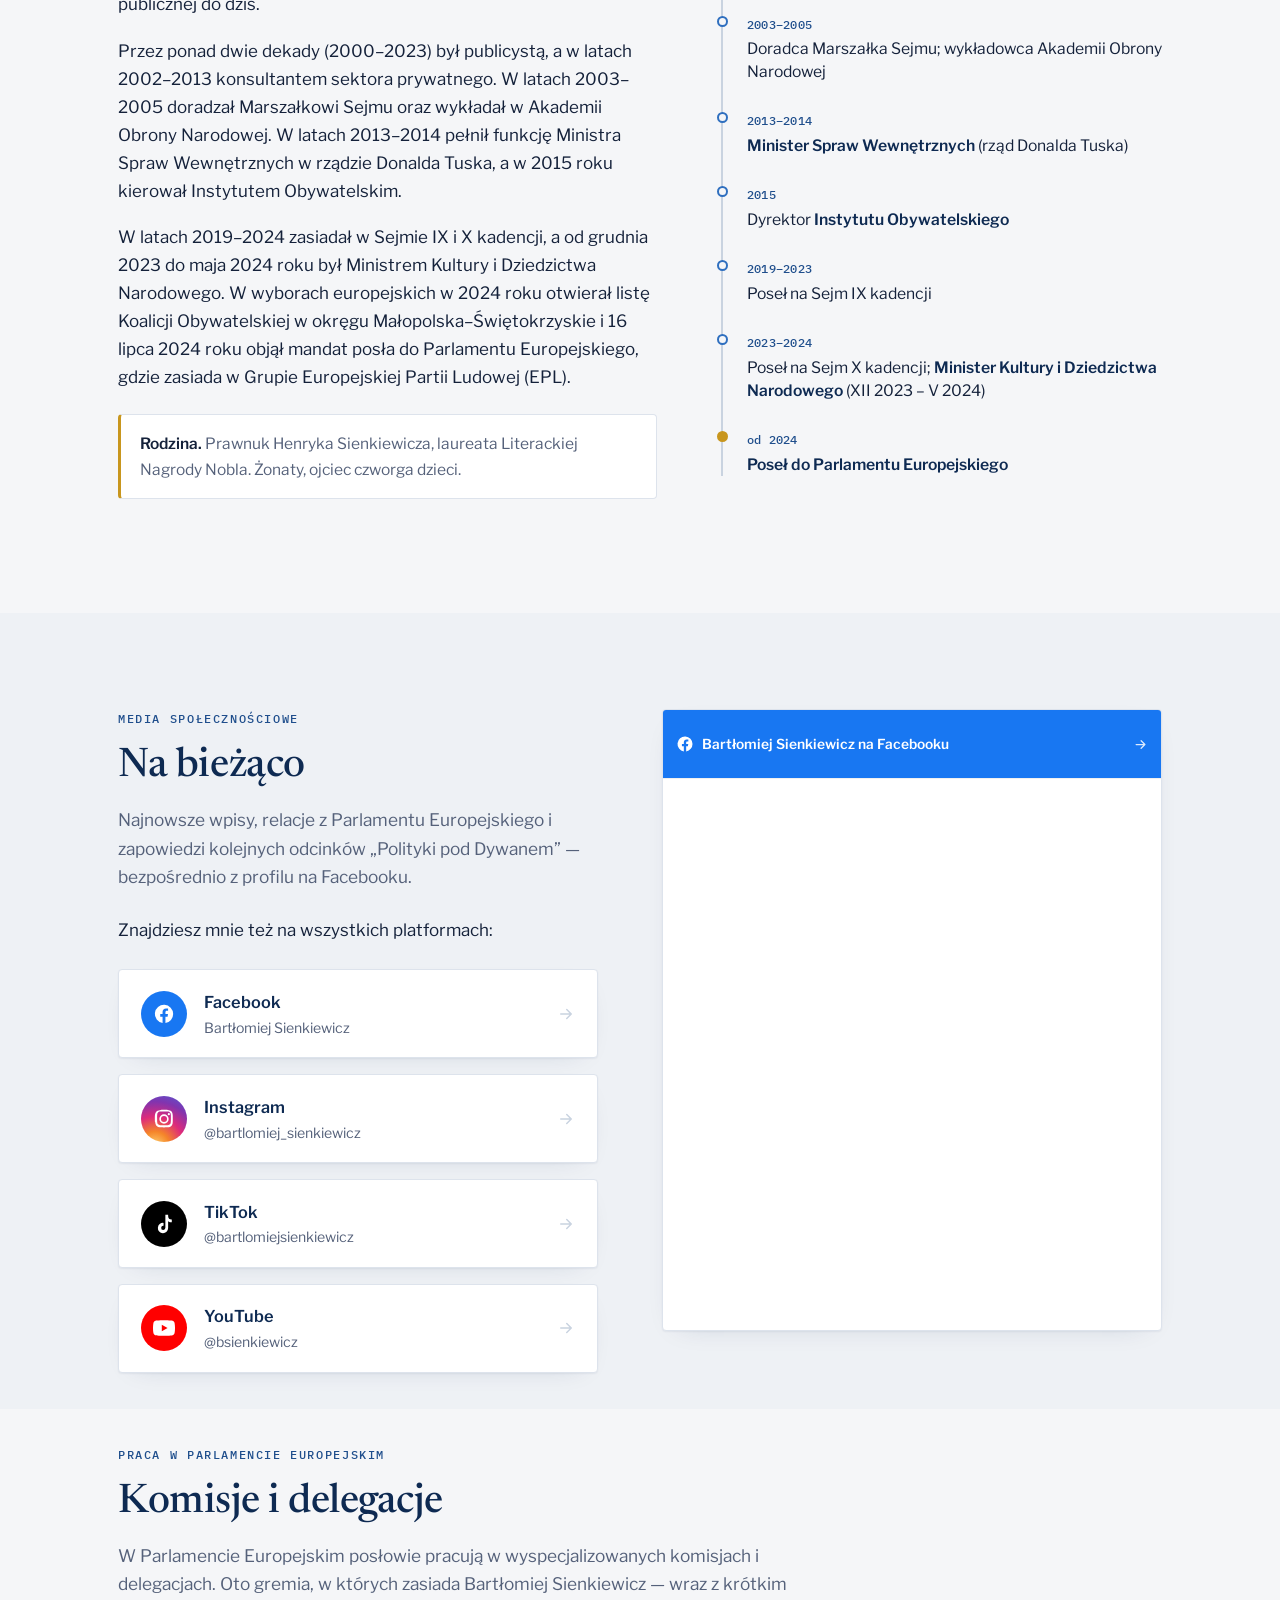
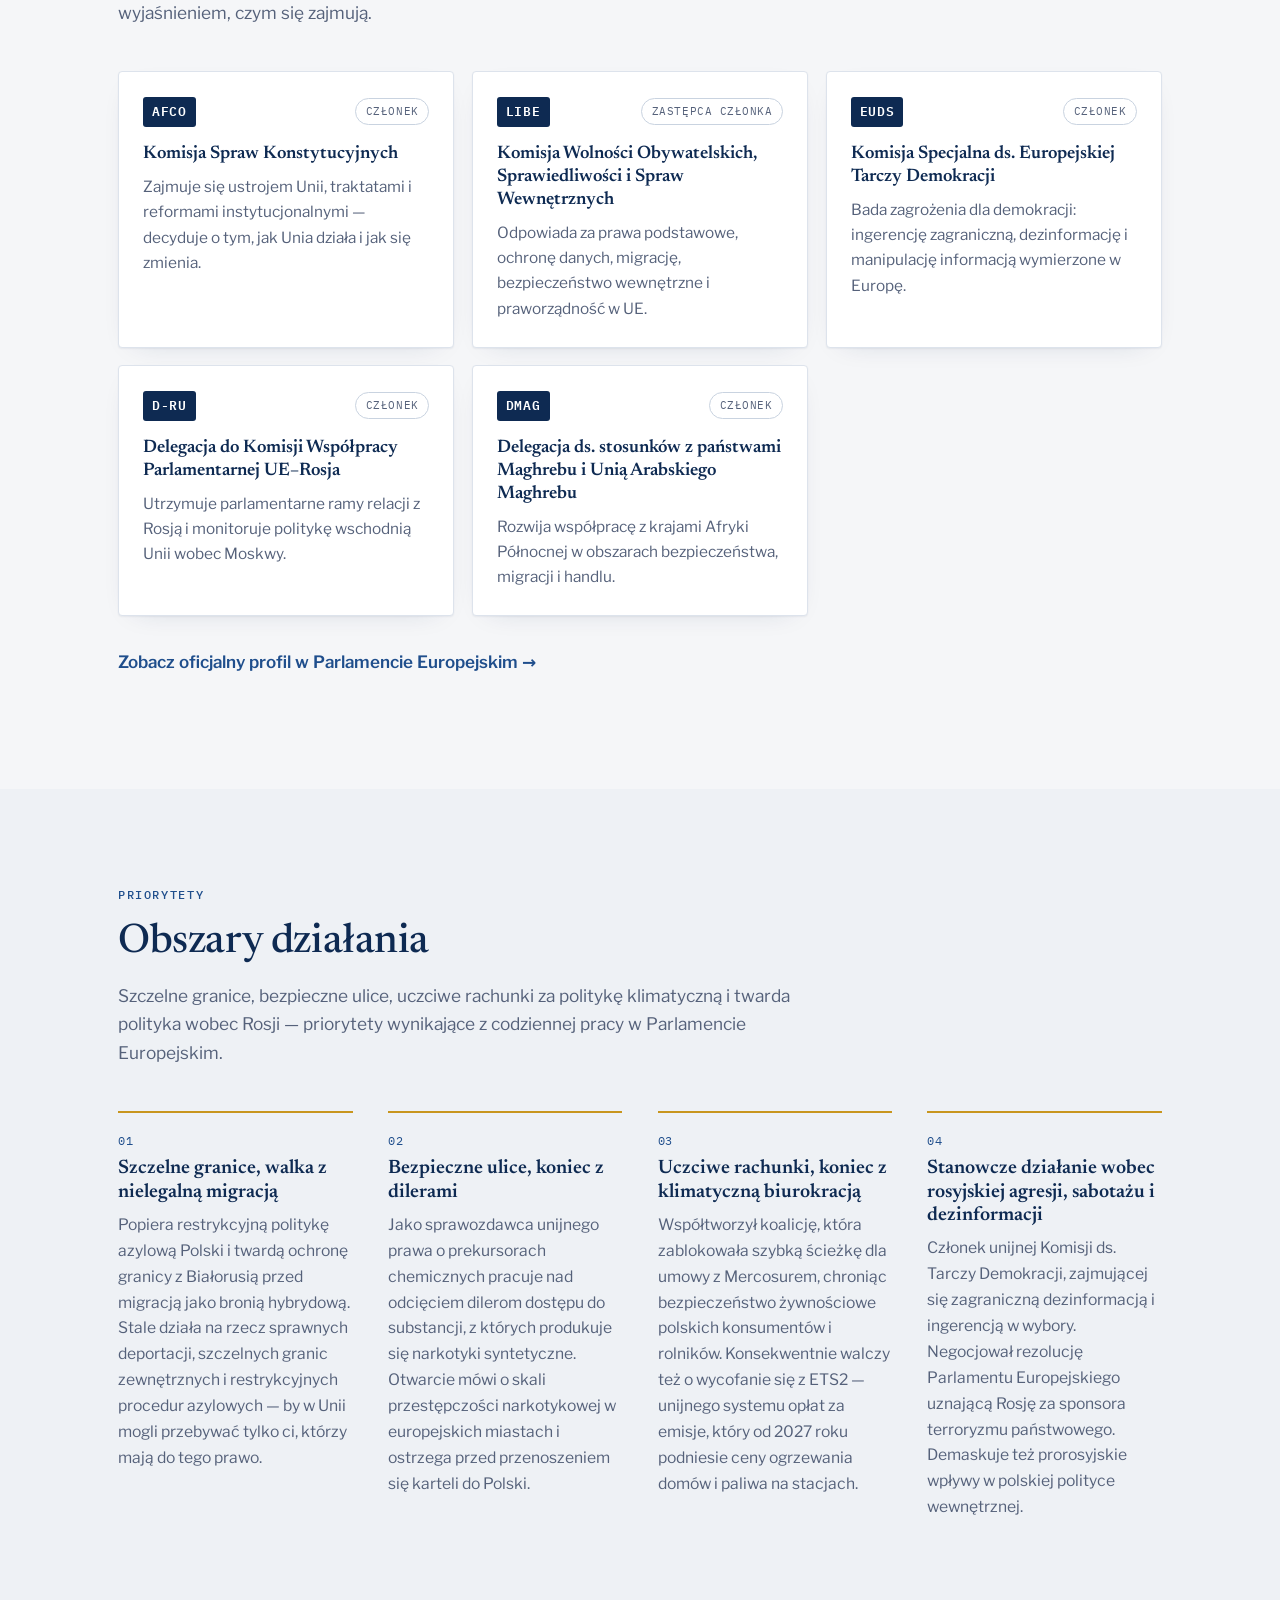
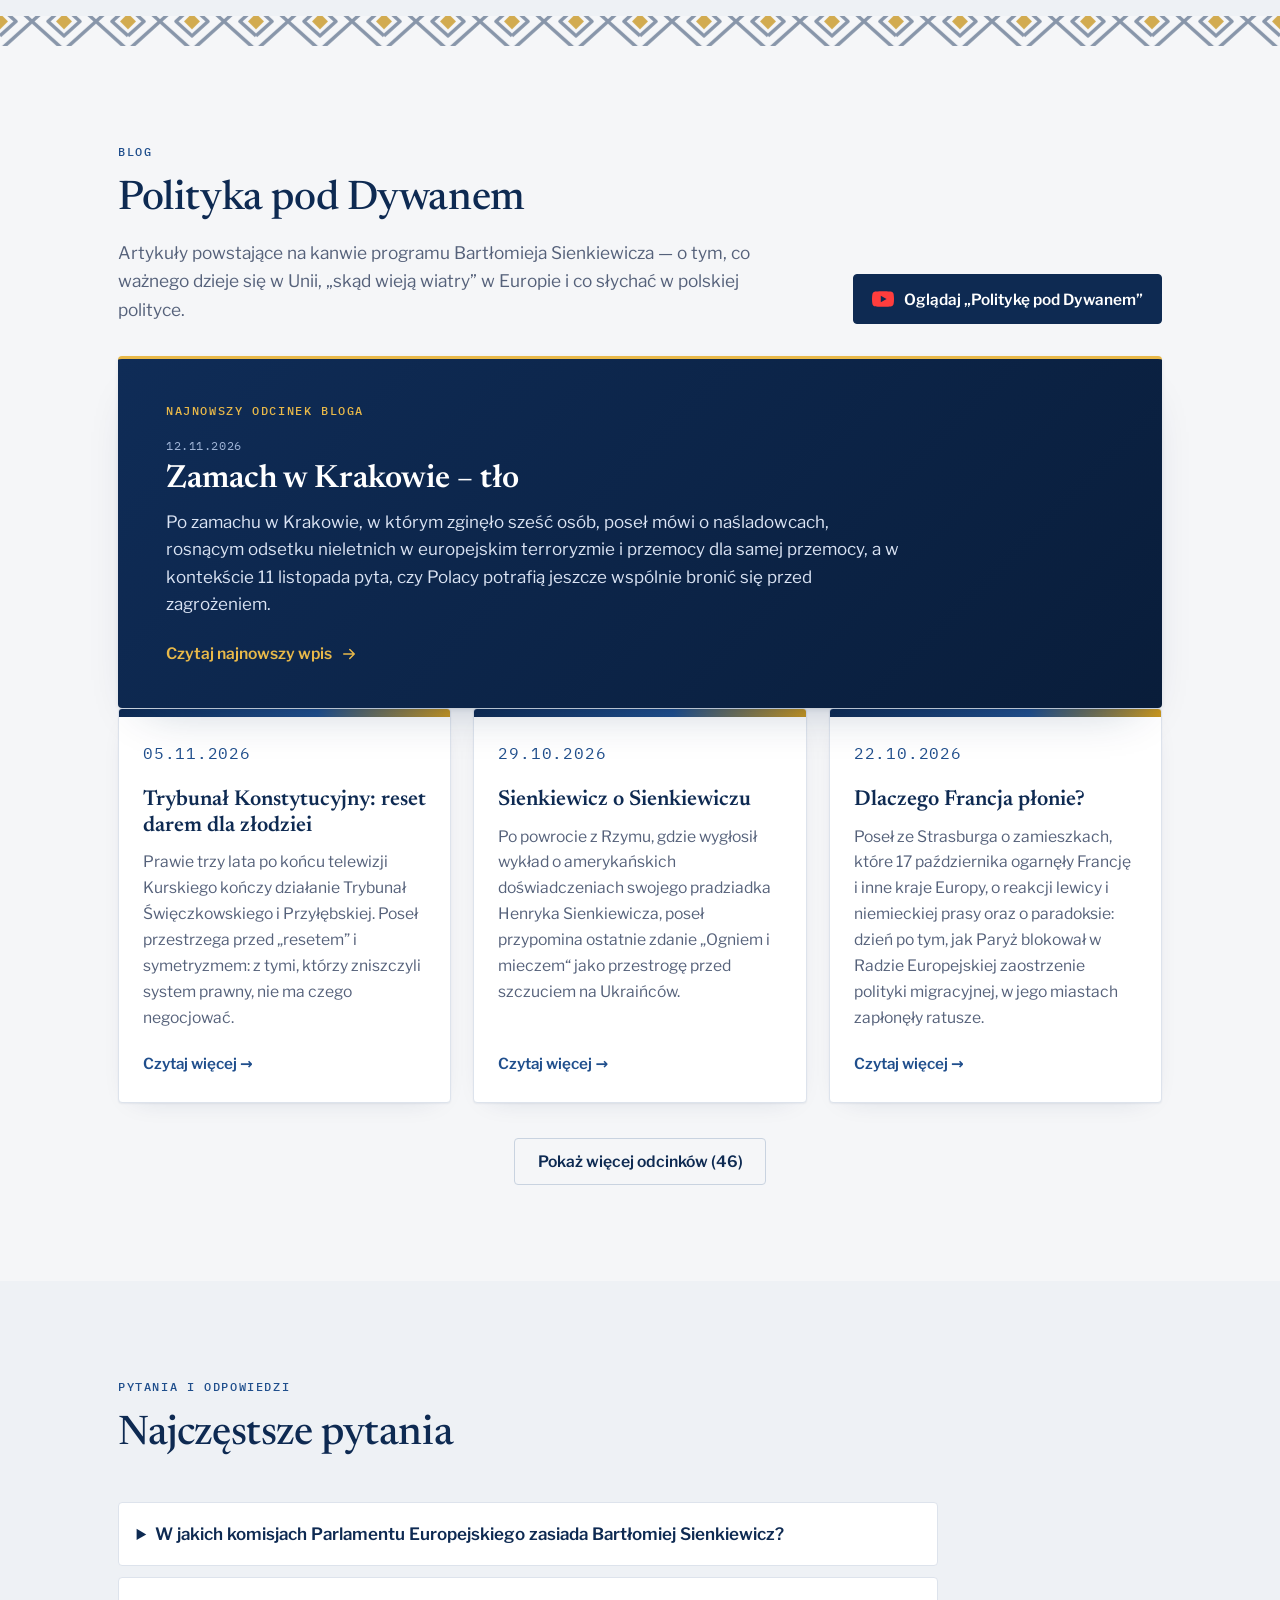
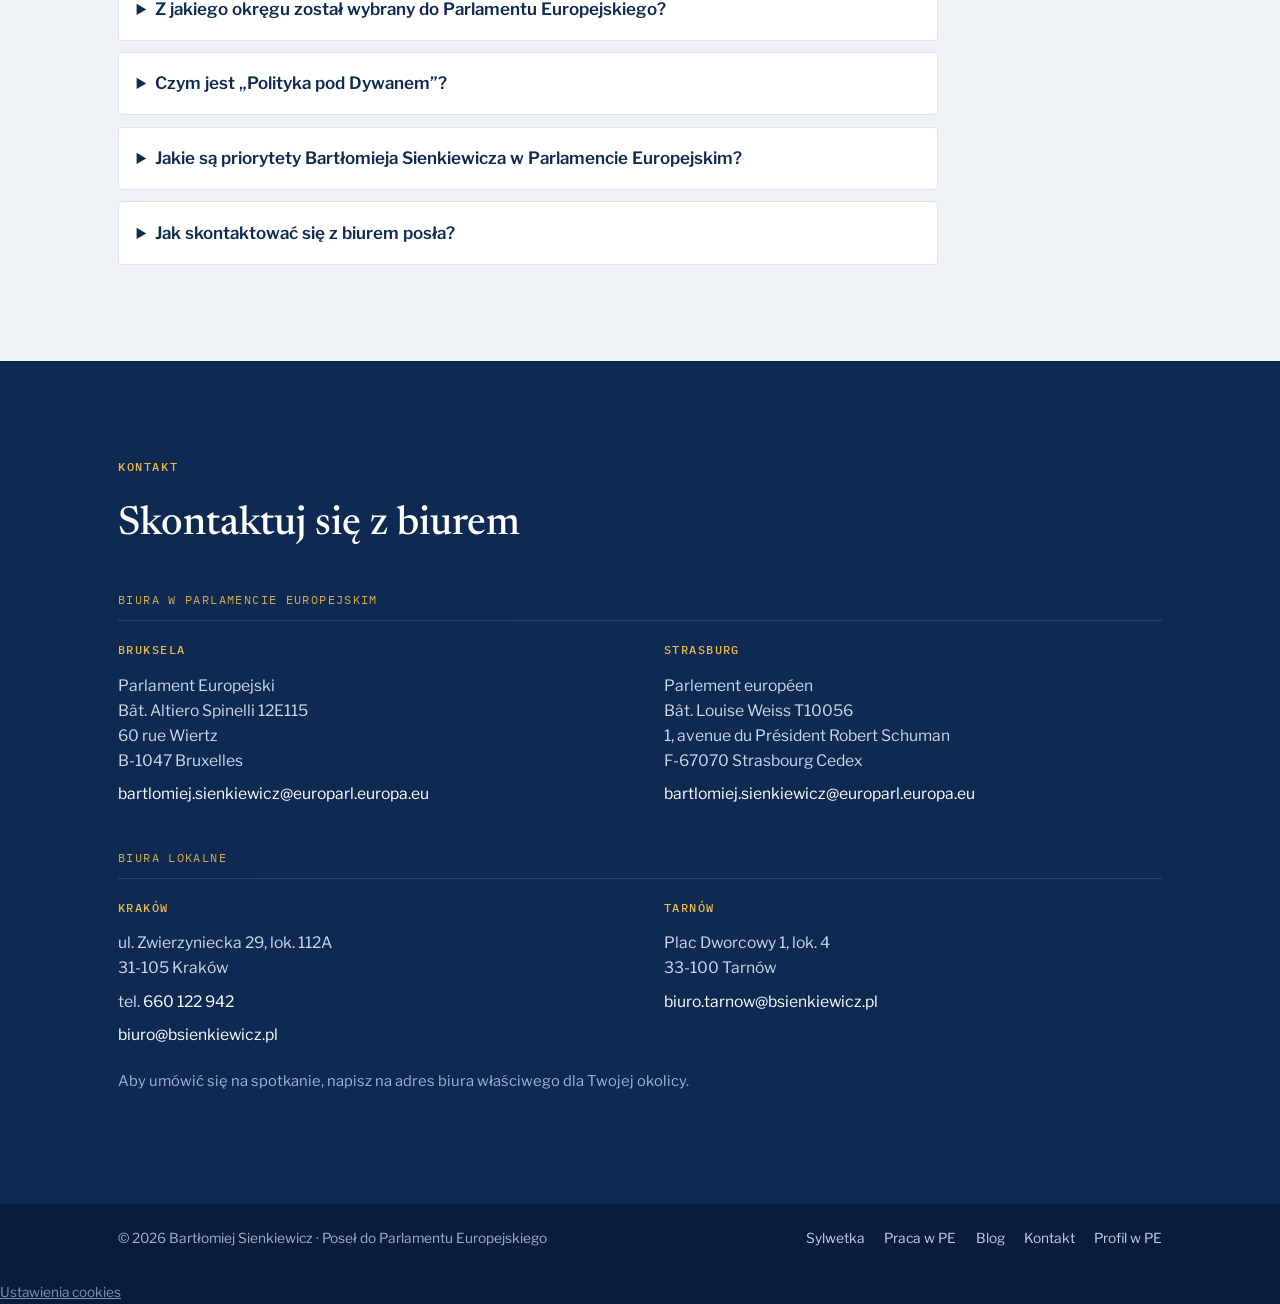
==== commit 265c688c: "Add files via upload" ====
--- a/index.html
+++ b/index.html
@@ -136,7 +136,7 @@
       "name": "Jakie są priorytety Bartłomieja Sienkiewicza w Parlamencie Europejskim?",
       "acceptedAnswer": {
         "@type": "Answer",
-        "text": "Według strony są to: szczelne granice i ograniczenie nielegalnej migracji, bezpieczeństwo i walka z narkotykami, uczciwe rachunki bez kosztownej unijnej biurokracji klimatycznej oraz twarda polityka wobec Rosji i jej dezinformacji. Szczegóły znajdują się w sekcji „Obszary działania”."
+        "text": "Szczelne granice i ograniczenie nielegalnej migracji, bezpieczeństwo i walka z narkotykami, uczciwe rachunki bez kosztownej unijnej biurokracji klimatycznej oraz twarda polityka wobec Rosji i jej dezinformacji. Szczegóły znajdują się w sekcji „Obszary działania”."
       }
     },
     {
@@ -198,6 +198,7 @@
       <a href="#work">Praca w PE</a>
       <a href="#priorities">Priorytety</a>
       <a href="#blog">Blog</a>
+      <a href="#faq">FAQ</a>
       <a href="#contact">Kontakt</a>
     </nav>
   </div>
@@ -434,7 +435,7 @@
         <details><summary>W jakich komisjach Parlamentu Europejskiego zasiada Bartłomiej Sienkiewicz?</summary><p>Jest członkiem Komisji Spraw Konstytucyjnych (AFCO) oraz Komisji Specjalnej ds. Europejskiej Tarczy Demokracji, a także zastępcą członka Komisji Wolności Obywatelskich, Sprawiedliwości i Spraw Wewnętrznych (LIBE). Należy również do Delegacji do Komisji Współpracy Parlamentarnej UE–Rosja i Delegacji ds. stosunków z państwami Maghrebu.</p></details>
         <details><summary>Z jakiego okręgu został wybrany do Parlamentu Europejskiego?</summary><p>Został wybrany z listy Koalicji Obywatelskiej w okręgu obejmującym Małopolskę i Świętokrzyskie. Zasiada w Parlamencie Europejskim X kadencji, w Grupie Europejskiej Partii Ludowej (EPL).</p></details>
         <details><summary>Czym jest „Polityka pod Dywanem”?</summary><p>To program i blog Bartłomieja Sienkiewicza o tym, co ważnego dzieje się w Unii Europejskiej, skąd „wieją wiatry” w Europie i co słychać w polskiej polityce. Nazwa pochodzi od wschodniego dywanu w brukselskim biurze. Odcinki ukazują się zwykle w czwartki na kanale YouTube @bsienkiewicz, a na tej stronie każdy z nich ma wersję pisemną.</p></details>
-        <details><summary>Jakie są priorytety Bartłomieja Sienkiewicza w Parlamencie Europejskim?</summary><p>Według strony są to: szczelne granice i ograniczenie nielegalnej migracji, bezpieczeństwo i walka z narkotykami, uczciwe rachunki bez kosztownej unijnej biurokracji klimatycznej oraz twarda polityka wobec Rosji i jej dezinformacji. Szczegóły znajdują się w sekcji „Obszary działania”.</p></details>
+        <details><summary>Jakie są priorytety Bartłomieja Sienkiewicza w Parlamencie Europejskim?</summary><p>Szczelne granice i ograniczenie nielegalnej migracji, bezpieczeństwo i walka z narkotykami, uczciwe rachunki bez kosztownej unijnej biurokracji klimatycznej oraz twarda polityka wobec Rosji i jej dezinformacji. Szczegóły znajdują się w sekcji „Obszary działania”.</p></details>
         <details><summary>Jak skontaktować się z biurem posła?</summary><p>Biura w Parlamencie Europejskim działają w Brukseli i Strasburgu, a biura lokalne w Krakowie i Tarnowie. Adresy i dane kontaktowe są w sekcji „Kontakt”. Aby umówić się na spotkanie, należy napisać na adres biura właściwego dla swojej okolicy.</p></details>
       </div>
     </div>
@@ -656,21 +657,21 @@
 
   /* ---------------- Active nav highlight (podświetlanie sekcji w menu) ---------------- */
   const nav = document.getElementById('primary-nav');
-  const sections = ['about','facebook','work','priorities','blog','contact'].map(id => document.getElementById(id)).filter(Boolean);
+  const sections = ['about','facebook','work','priorities','blog','faq','contact'].map(id => document.getElementById(id)).filter(Boolean);
   const navLinks = {};
   nav.querySelectorAll('a[href^="#"]').forEach(a => { navLinks[a.getAttribute('href').slice(1)] = a; });
-  if('IntersectionObserver' in window){
-    const spy = new IntersectionObserver((entries) => {
-      entries.forEach(e => {
-        if(e.isIntersecting){
-          Object.values(navLinks).forEach(l => l.classList.remove('is-active'));
-          const link = navLinks[e.target.id];
-          if(link) link.classList.add('is-active');
-        }
-      });
-    }, { threshold:.5 });
-    sections.forEach(s => spy.observe(s));
+  // Aktywna jest ostatnia sekcja, której górna krawędź minęła linię na ok. 35% wysokości okna.
+  // (Stabilniejsze niż próg widoczności przy krótkich sekcjach, np. FAQ tuż przed Kontaktem.)
+  function updateActiveNav(){
+    const line = window.innerHeight * 0.35;
+    let current = null;
+    sections.forEach(s => { if(s.getBoundingClientRect().top <= line) current = s; });
+    Object.values(navLinks).forEach(l => l.classList.remove('is-active'));
+    if(current && navLinks[current.id]) navLinks[current.id].classList.add('is-active');
   }
+  window.addEventListener('scroll', updateActiveNav, { passive:true });
+  window.addEventListener('resize', updateActiveNav);
+  updateActiveNav();
 
   /* ================================================================
      FACEBOOK — okno strony (page plugin)
